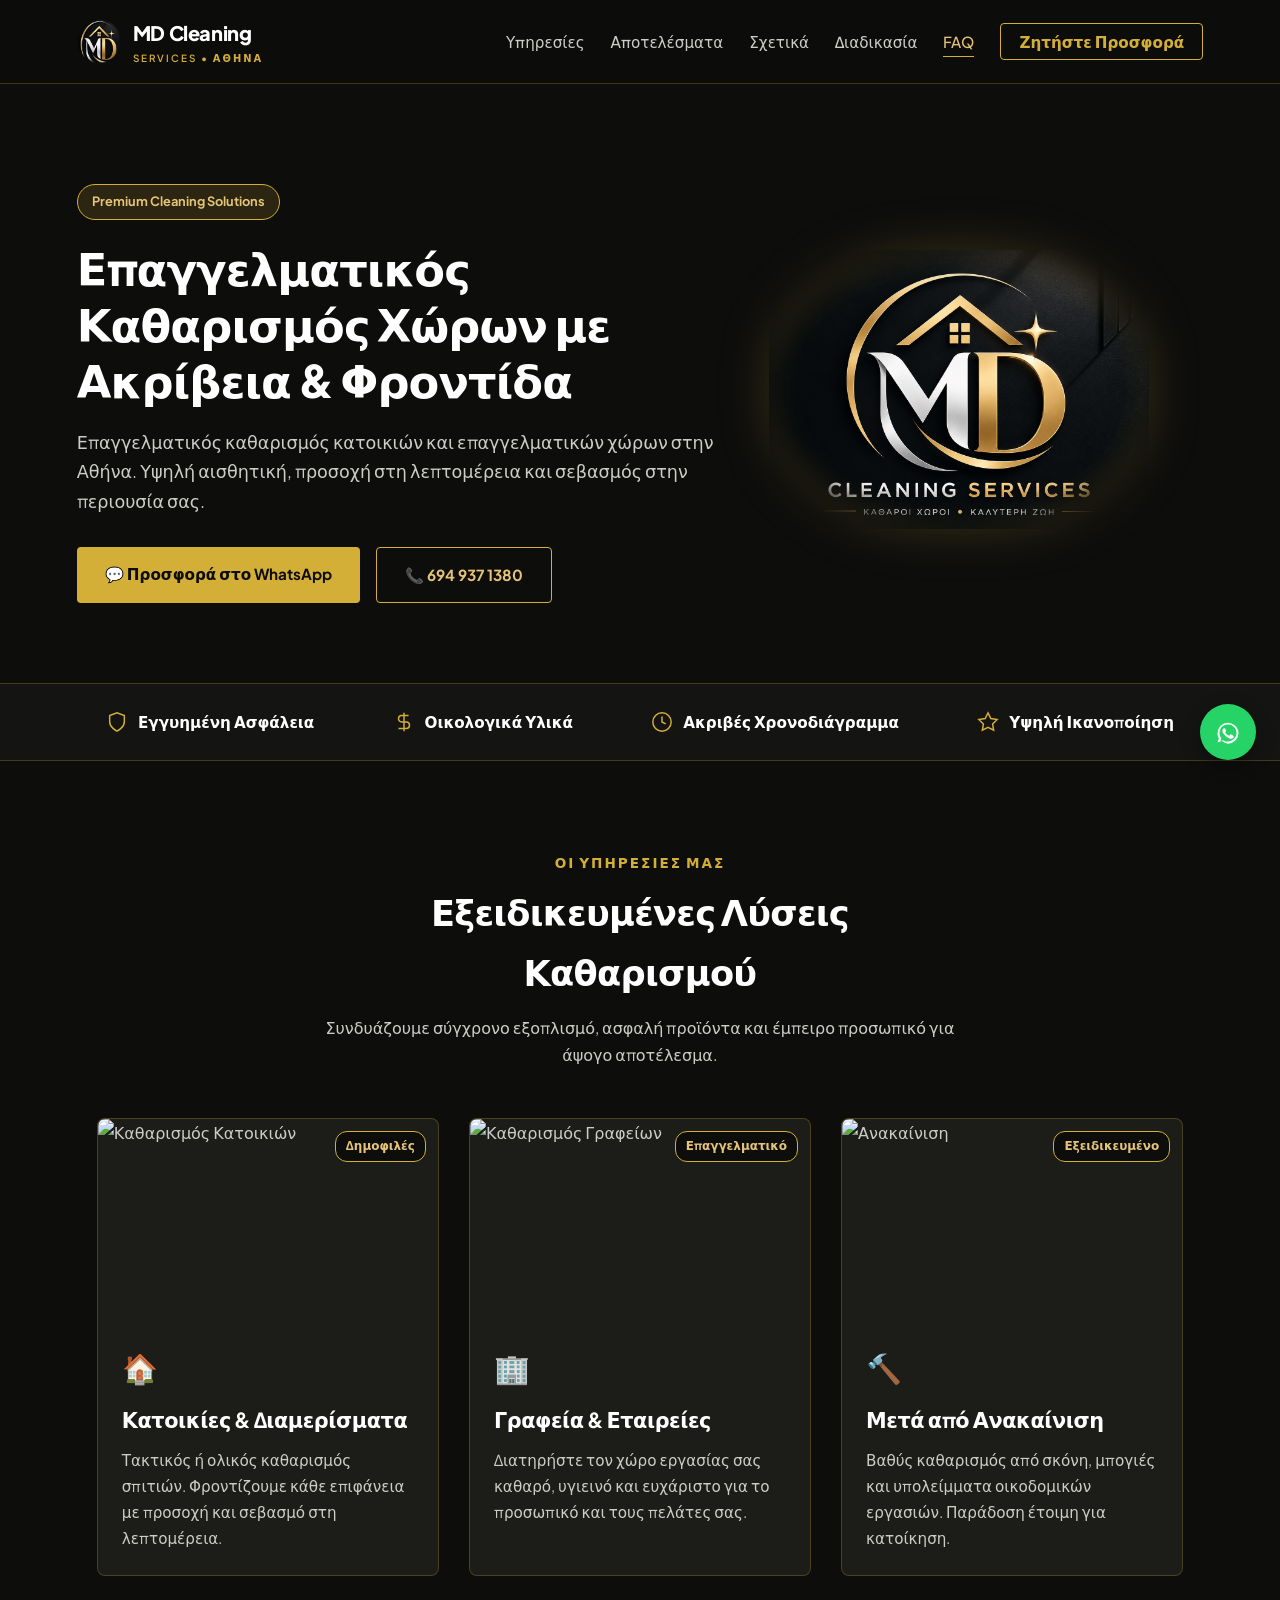
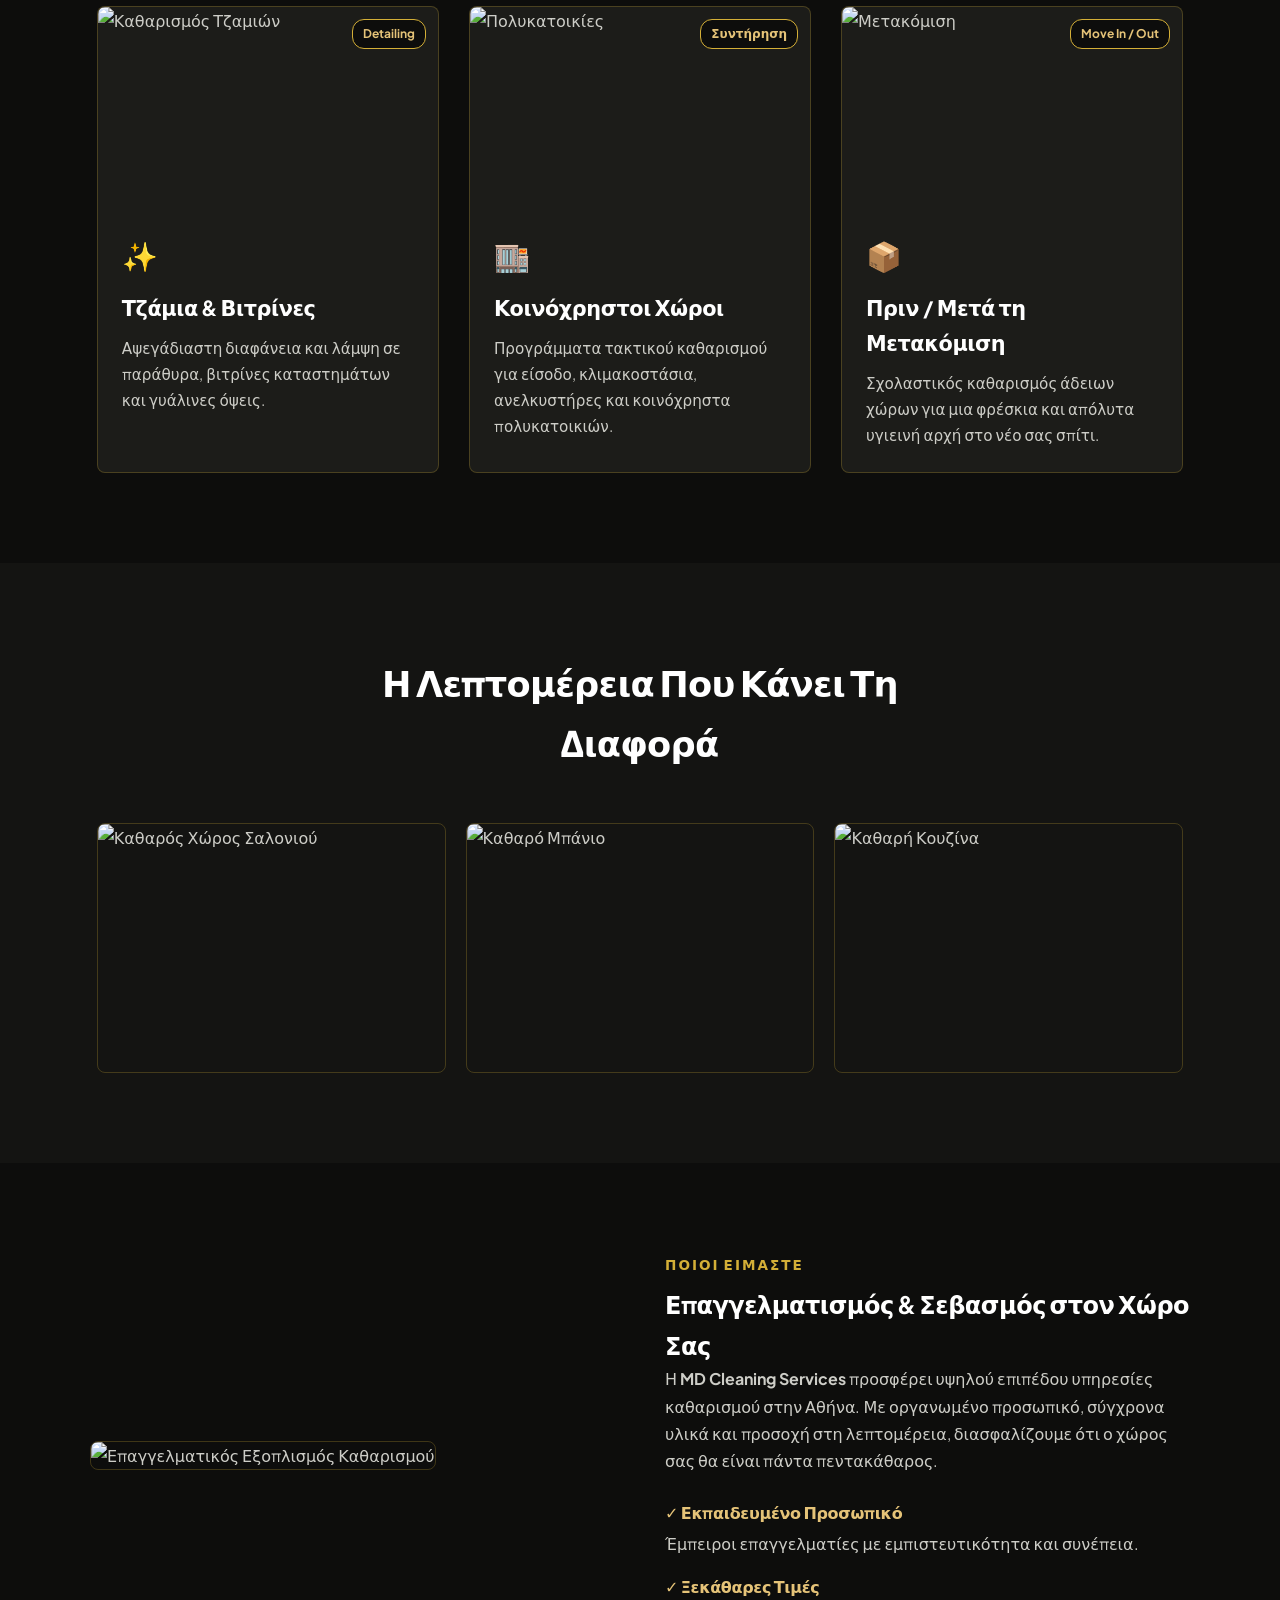
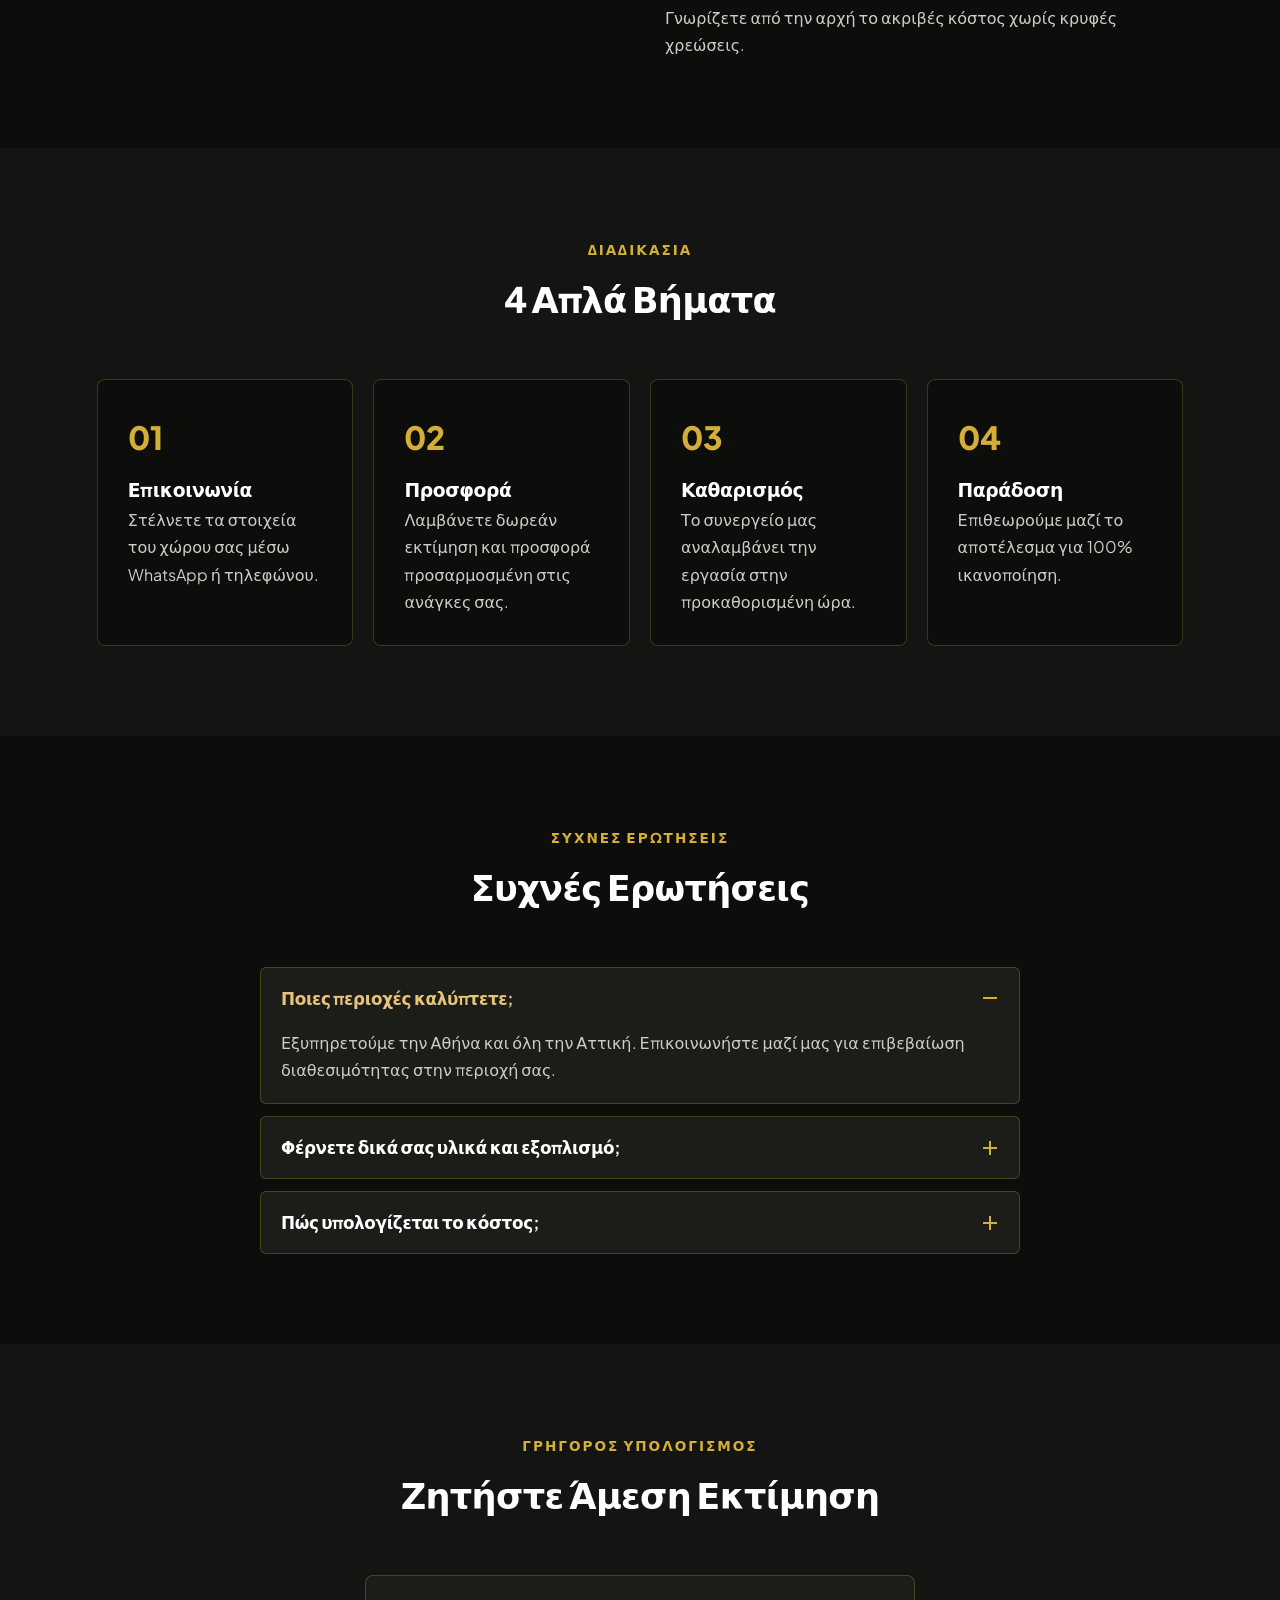
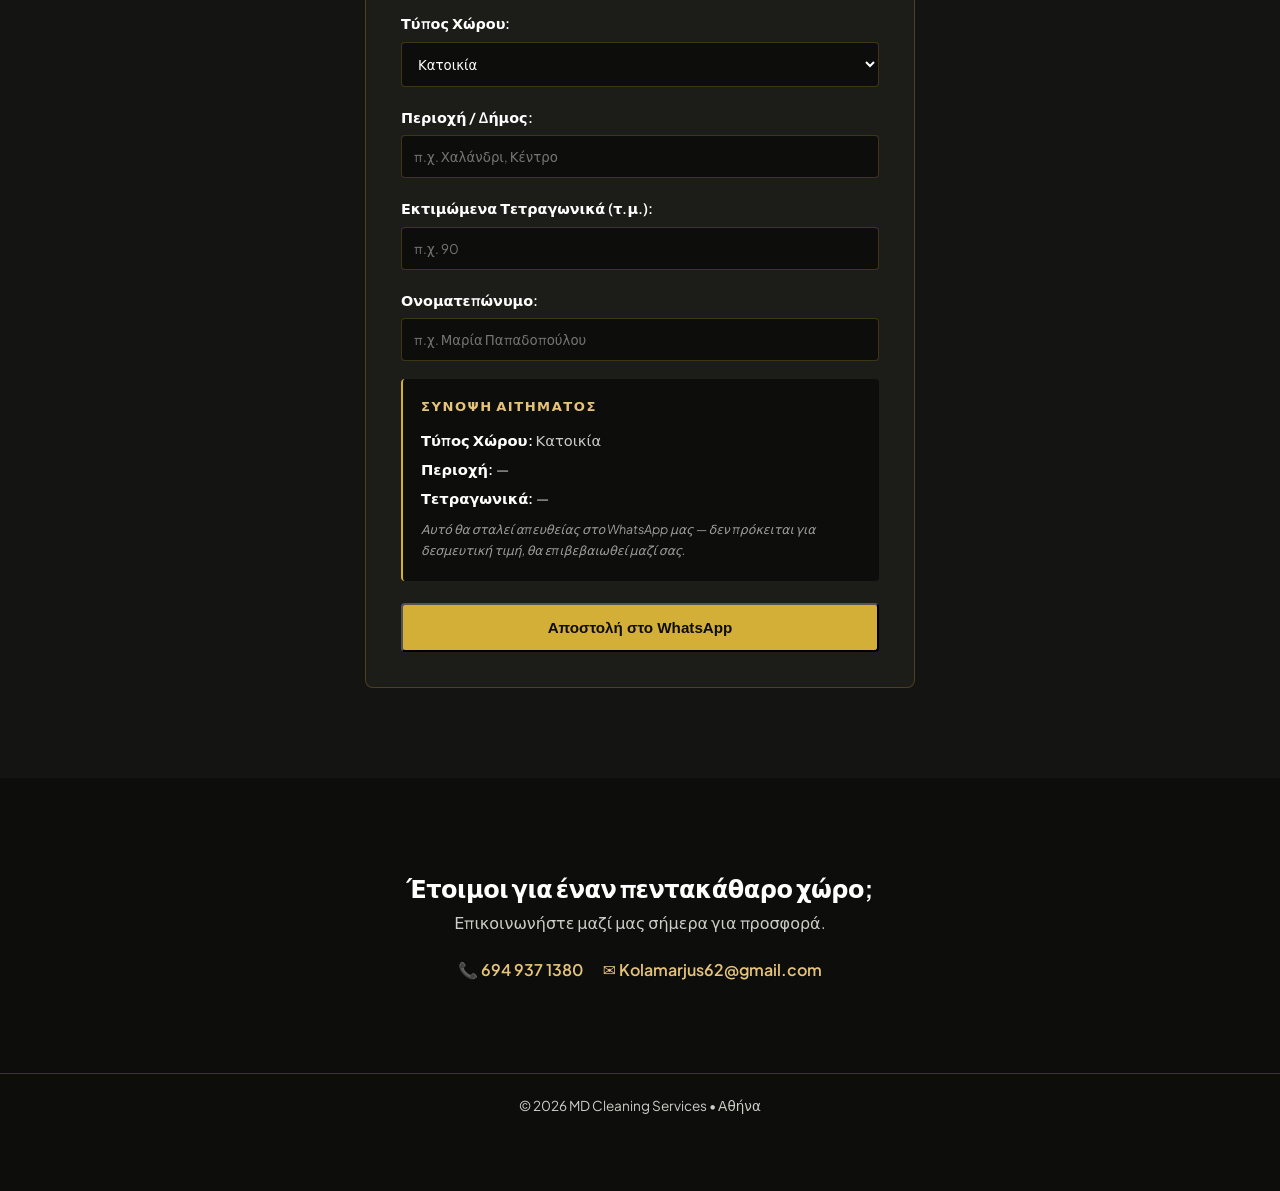
==== index.html @ 71a2dde8 "Add files via upload" ====
<!DOCTYPE html>
<html lang="el">
<head>
    <meta charset="UTF-8">
    <meta name="viewport" content="width=device-width, initial-scale=1.0">
    <title>MD Cleaning Services | Επαγγελματικός Καθαρισμός στην Αθήνα</title>
    <meta name="description" content="Επαγγελματικός καθαρισμός κατοικιών και επιχειρήσεων στην Αθήνα. Συνέπεια, προσοχή στη λεπτομέρεια και εξειδικευμένο προσωπικό.">
    <link rel="canonical" href="https://www.mdcleaning.gr/">

    <!-- Open Graph -->
    <meta property="og:type" content="website">
    <meta property="og:locale" content="el_GR">
    <meta property="og:title" content="MD Cleaning Services | Επαγγελματικός Καθαρισμός">
    <meta property="og:description" content="Καθαροί χώροι. Καλύτερη ζωή. Επαγγελματικός καθαρισμός κατοικιών και επιχειρήσεων στην Αθήνα.">
    <meta property="og:image" content="https://www.mdcleaning.gr/logo-hero.png">
    <meta property="og:url" content="https://www.mdcleaning.gr/">

    <link rel="icon" href="favicon.png" type="image/png">
    <link rel="stylesheet" href="style.css">
    
    <!-- Modern Readable Font (Plus Jakarta Sans) -->
    <link rel="preconnect" href="https://fonts.googleapis.com">
    <link rel="preconnect" href="https://fonts.gstatic.com" crossorigin>
    <link href="https://fonts.googleapis.com/css2?family=Plus+Jakarta+Sans:wght@400;500;600;700;800&display=swap" rel="stylesheet">

    <!-- Schema.org / Structured Data -->
    <script type="application/ld+json">
    {
      "@context": "https://schema.org",
      "@type": "CleaningService",
      "name": "MD Cleaning Services",
      "image": "https://www.mdcleaning.gr/logo-hero.png",
      "telephone": "+306949371380",
      "email": "Kolamarjus62@gmail.com",
      "address": {
        "@type": "PostalAddress",
        "addressLocality": "Αθήνα",
        "addressCountry": "GR"
      },
      "url": "https://www.mdcleaning.gr/"
    }
    </script>
</head>
<body>

    <div class="scroll-progress" id="scrollProgress"></div>

    <!-- Navigation -->
    <header class="navbar">
        <div class="logo">
            <img src="logo-mark.png" alt="MD Cleaning Services Logo">
            <div class="logo-text">MD Cleaning<span>SERVICES • ΑΘΗΝΑ</span></div>
        </div>
        <nav>
            <ul>
                <li><a href="#services">Υπηρεσίες</a></li>
                <li><a href="#portfolio">Αποτελέσματα</a></li>
                <li><a href="#about">Σχετικά</a></li>
                <li><a href="#process">Διαδικασία</a></li>
                <li><a href="#faq">FAQ</a></li>
                <li><a href="https://wa.me/306949371380" target="_blank" class="btn-nav">Ζητήστε Προσφορά</a></li>
            </ul>
        </nav>
        <button class="hamburger" aria-label="Άνοιγμα μενού" aria-expanded="false">
            <span></span><span></span><span></span>
        </button>
    </header>
    <div class="nav-overlay"></div>

    <!-- Hero -->
    <section class="hero">
        <div class="hero-grid">
            <div class="hero-text">
                <div class="badge-gold">Premium Cleaning Solutions</div>
                <h1>Επαγγελματικός Καθαρισμός Χώρων με Ακρίβεια & Φροντίδα</h1>
                <p>Επαγγελματικός καθαρισμός κατοικιών και επαγγελματικών χώρων στην Αθήνα. Υψηλή αισθητική, προσοχή στη λεπτομέρεια και σεβασμός στην περιουσία σας.</p>
                <div class="hero-buttons">
                    <a href="https://wa.me/306949371380" target="_blank" class="btn btn-gold">💬 Προσφορά στο WhatsApp</a>
                    <a href="tel:+306949371380" class="btn btn-outline">📞 694 937 1380</a>
                </div>
            </div>
            <div class="hero-visual">
                <div class="logo-glow-wrapper">
                    <img src="logo-hero.png" alt="MD Cleaning Services">
                </div>
            </div>
        </div>
    </section>

    <!-- Trust Strip -->
    <section class="trust-strip">
        <div class="trust-row reveal-stagger">
            <div class="trust-item">
                <svg viewBox="0 0 24 24" fill="none" stroke="currentColor" stroke-width="1.6"><path d="M12 22s8-4 8-10V5l-8-3-8 3v7c0 6 8 10 8 10z"/></svg>
                <span>Εγγυημένη Ασφάλεια</span>
            </div>
            <div class="trust-item">
                <svg viewBox="0 0 24 24" fill="none" stroke="currentColor" stroke-width="1.6"><path d="M12 2v20M17 5H9.5a3.5 3.5 0 0 0 0 7h5a3.5 3.5 0 0 1 0 7H6"/></svg>
                <span>Οικολογικά Υλικά</span>
            </div>
            <div class="trust-item">
                <svg viewBox="0 0 24 24" fill="none" stroke="currentColor" stroke-width="1.6"><circle cx="12" cy="12" r="10"/><polyline points="12 6 12 12 16 14"/></svg>
                <span>Ακριβές Χρονοδιάγραμμα</span>
            </div>
            <div class="trust-item">
                <svg viewBox="0 0 24 24" fill="none" stroke="currentColor" stroke-width="1.6"><polygon points="12 2 15.09 8.26 22 9.27 17 14.14 18.18 21.02 12 17.77 5.82 21.02 7 14.14 2 9.27 8.91 8.26 12 2"/></svg>
                <span>Υψηλή Ικανοποίηση</span>
            </div>
        </div>
    </section>

    <!-- Services Section -->
    <section id="services" class="section">
        <div class="container">
            <div class="section-head reveal">
                <span class="sub-title">ΟΙ ΥΠΗΡΕΣΙΕΣ ΜΑΣ</span>
                <h2>Εξειδικευμένες Λύσεις Καθαρισμού</h2>
                <p>Συνδυάζουμε σύγχρονο εξοπλισμό, ασφαλή προϊόντα και έμπειρο προσωπικό για άψογο αποτέλεσμα.</p>
            </div>

            <div class="services-cards-grid reveal-stagger">
                
                <!-- Service 1 -->
                <div class="service-card-new">
                    <div class="card-img-wrap">
                        <img src="https://images.unsplash.com/photo-1600585154340-be6161a56a0c?auto=format&fit=crop&w=800&q=80" alt="Καθαρισμός Κατοικιών" loading="lazy" decoding="async">
                        <span class="card-badge">Δημοφιλές</span>
                    </div>
                    <div class="card-content">
                        <div class="card-icon">🏠</div>
                        <h3>Κατοικίες & Διαμερίσματα</h3>
                        <p>Τακτικός ή ολικός καθαρισμός σπιτιών. Φροντίζουμε κάθε επιφάνεια με προσοχή και σεβασμό στη λεπτομέρεια.</p>
                    </div>
                </div>

                <!-- Service 2 -->
                <div class="service-card-new">
                    <div class="card-img-wrap">
                        <img src="https://images.unsplash.com/photo-1497366216548-37526070297c?auto=format&fit=crop&w=800&q=80" alt="Καθαρισμός Γραφείων" loading="lazy" decoding="async">
                        <span class="card-badge">Επαγγελματικό</span>
                    </div>
                    <div class="card-content">
                        <div class="card-icon">🏢</div>
                        <h3>Γραφεία & Εταιρείες</h3>
                        <p>Διατηρήστε τον χώρο εργασίας σας καθαρό, υγιεινό και ευχάριστο για το προσωπικό και τους πελάτες σας.</p>
                    </div>
                </div>

                <!-- Service 3 -->
                <div class="service-card-new">
                    <div class="card-img-wrap">
                        <img src="https://images.unsplash.com/photo-1503387762-592deb58ef4e?auto=format&fit=crop&w=800&q=80" alt="Ανακαίνιση" loading="lazy" decoding="async">
                        <span class="card-badge">Εξειδικευμένο</span>
                    </div>
                    <div class="card-content">
                        <div class="card-icon">🔨</div>
                        <h3>Μετά από Ανακαίνιση</h3>
                        <p>Βαθύς καθαρισμός από σκόνη, μπογιές και υπολείμματα οικοδομικών εργασιών. Παράδοση έτοιμη για κατοίκηση.</p>
                    </div>
                </div>

                <!-- Service 4 -->
                <div class="service-card-new">
                    <div class="card-img-wrap">
                        <img src="https://images.unsplash.com/photo-1527515637462-cff94eecc1ac?auto=format&fit=crop&w=800&q=80" alt="Καθαρισμός Τζαμιών" loading="lazy" decoding="async">
                        <span class="card-badge">Detailing</span>
                    </div>
                    <div class="card-content">
                        <div class="card-icon">✨</div>
                        <h3>Τζάμια & Βιτρίνες</h3>
                        <p>Αψεγάδιαστη διαφάνεια και λάμψη σε παράθυρα, βιτρίνες καταστημάτων και γυάλινες όψεις.</p>
                    </div>
                </div>

                <!-- Service 5 -->
                <div class="service-card-new">
                    <div class="card-img-wrap">
                        <img src="https://images.unsplash.com/photo-1560518883-ce09059eeffa?auto=format&fit=crop&w=800&q=80" alt="Πολυκατοικίες" loading="lazy" decoding="async">
                        <span class="card-badge">Συντήρηση</span>
                    </div>
                    <div class="card-content">
                        <div class="card-icon">🏬</div>
                        <h3>Κοινόχρηστοι Χώροι</h3>
                        <p>Προγράμματα τακτικού καθαρισμού για είσοδο, κλιμακοστάσια, ανελκυστήρες και κοινόχρηστα πολυκατοικιών.</p>
                    </div>
                </div>

                <!-- Service 6 -->
                <div class="service-card-new">
                    <div class="card-img-wrap">
                        <img src="https://images.unsplash.com/photo-1603712725038-e9334ae8f39f?auto=format&fit=crop&w=800&q=80" alt="Μετακόμιση" loading="lazy" decoding="async">
                        <span class="card-badge">Move In / Out</span>
                    </div>
                    <div class="card-content">
                        <div class="card-icon">📦</div>
                        <h3>Πριν / Μετά τη Μετακόμιση</h3>
                        <p>Σχολαστικός καθαρισμός άδειων χώρων για μια φρέσκια και απόλυτα υγιεινή αρχή στο νέο σας σπίτι.</p>
                    </div>
                </div>

            </div>
        </div>
    </section>

    <!-- Portfolio / Results Section -->
    <section id="portfolio" class="section section-alt">
        <div class="container">
            <div class="section-head reveal">
                <h2>Η Λεπτομέρεια Που Κάνει Τη Διαφορά</h2>
            </div>
            <div class="gallery-grid reveal-stagger">
                <div class="gallery-item" tabindex="0" role="button" aria-label="Μεγέθυνση εικόνας: Σαλόνι Κατοικίας">
                    <img src="https://images.unsplash.com/photo-1600566753376-12c8ab7fb75b?auto=format&fit=crop&w=800&q=80" alt="Καθαρός Χώρος Σαλονιού" loading="lazy" decoding="async">
                    <div class="gallery-overlay"><span>Σαλόνι Κατοικίας</span></div>
                </div>
                <div class="gallery-item" tabindex="0" role="button" aria-label="Μεγέθυνση εικόνας: Απολύμανση Μπάνιου">
                    <img src="https://images.unsplash.com/photo-1584622650111-993a426fbf0a?auto=format&fit=crop&w=800&q=80" alt="Καθαρό Μπάνιο" loading="lazy" decoding="async">
                    <div class="gallery-overlay"><span>Απολύμανση Μπάνιου</span></div>
                </div>
                <div class="gallery-item" tabindex="0" role="button" aria-label="Μεγέθυνση εικόνας: Καθαρισμός Κουζίνας">
                    <img src="https://images.unsplash.com/photo-1556911220-e15b29be8c8f?auto=format&fit=crop&w=800&q=80" alt="Καθαρή Κουζίνα" loading="lazy" decoding="async">
                    <div class="gallery-overlay"><span>Καθαρισμός Κουζίνας</span></div>
                </div>
            </div>
        </div>
    </section>

    <!-- About Section -->
    <section id="about" class="section">
        <div class="about-grid">
            <div class="about-img-box reveal">
                <img src="https://images.unsplash.com/photo-1581578731548-c64695cc6952?auto=format&fit=crop&w=900&q=80" alt="Επαγγελματικός Εξοπλισμός Καθαρισμού" loading="lazy" decoding="async">
            </div>
            <div class="about-copy reveal">
                <span class="sub-title">ΠΟΙΟΙ ΕΙΜΑΣΤΕ</span>
                <h2>Επαγγελματισμός & Σεβασμός στον Χώρο Σας</h2>
                <p>Η <strong>MD Cleaning Services</strong> προσφέρει υψηλού επιπέδου υπηρεσίες καθαρισμού στην Αθήνα. Με οργανωμένο προσωπικό, σύγχρονα υλικά και προσοχή στη λεπτομέρεια, διασφαλίζουμε ότι ο χώρος σας θα είναι πάντα πεντακάθαρος.</p>
                <div class="pledge-list">
                    <div class="pledge-box">
                        <h4>✓ Εκπαιδευμένο Προσωπικό</h4>
                        <p>Έμπειροι επαγγελματίες με εμπιστευτικότητα και συνέπεια.</p>
                    </div>
                    <div class="pledge-box">
                        <h4>✓ Ξεκάθαρες Τιμές</h4>
                        <p>Γνωρίζετε από την αρχή το ακριβές κόστος χωρίς κρυφές χρεώσεις.</p>
                    </div>
                </div>
            </div>
        </div>
    </section>

    <!-- Process -->
    <section id="process" class="section section-alt">
        <div class="container">
            <div class="section-head reveal">
                <span class="sub-title">ΔΙΑΔΙΚΑΣΙΑ</span>
                <h2>4 Απλά Βήματα</h2>
            </div>
            <div class="process-cards reveal-stagger">
                <div class="p-card">
                    <span class="p-num">01</span>
                    <h3>Επικοινωνία</h3>
                    <p>Στέλνετε τα στοιχεία του χώρου σας μέσω WhatsApp ή τηλεφώνου.</p>
                </div>
                <div class="p-card">
                    <span class="p-num">02</span>
                    <h3>Προσφορά</h3>
                    <p>Λαμβάνετε δωρεάν εκτίμηση και προσφορά προσαρμοσμένη στις ανάγκες σας.</p>
                </div>
                <div class="p-card">
                    <span class="p-num">03</span>
                    <h3>Καθαρισμός</h3>
                    <p>Το συνεργείο μας αναλαμβάνει την εργασία στην προκαθορισμένη ώρα.</p>
                </div>
                <div class="p-card">
                    <span class="p-num">04</span>
                    <h3>Παράδοση</h3>
                    <p>Επιθεωρούμε μαζί το αποτέλεσμα για 100% ικανοποίηση.</p>
                </div>
            </div>
        </div>
    </section>

    <!-- FAQ Section -->
    <section id="faq" class="section">
        <div class="container">
            <div class="section-head reveal">
                <span class="sub-title">ΣΥΧΝΕΣ ΕΡΩΤΗΣΕΙΣ</span>
                <h2>Συχνές Ερωτήσεις</h2>
            </div>
            <div class="faq-list">
                <div class="faq-item open">
                    <button class="faq-question" aria-expanded="true">
                        <h4>Ποιες περιοχές καλύπτετε;</h4>
                        <span class="faq-icon"></span>
                    </button>
                    <div class="faq-answer"><p>Εξυπηρετούμε την Αθήνα και όλη την Αττική. Επικοινωνήστε μαζί μας για επιβεβαίωση διαθεσιμότητας στην περιοχή σας.</p></div>
                </div>
                <div class="faq-item">
                    <button class="faq-question" aria-expanded="false">
                        <h4>Φέρνετε δικά σας υλικά και εξοπλισμό;</h4>
                        <span class="faq-icon"></span>
                    </button>
                    <div class="faq-answer"><p>Ναι, το συνεργείο μας έρχεται πλήρως εξοπλισμένο με επαγγελματικά και οικολογικά υλικά καθαρισμού.</p></div>
                </div>
                <div class="faq-item">
                    <button class="faq-question" aria-expanded="false">
                        <h4>Πώς υπολογίζεται το κόστος;</h4>
                        <span class="faq-icon"></span>
                    </button>
                    <div class="faq-answer"><p>Το κόστος υπολογίζεται βάσει τετραγωνικών, τύπου εργασίας και κατάστασης του χώρου. Δίνουμε πάντα γραπτή προσφορά πριν ξεκινήσουμε.</p></div>
                </div>
            </div>
        </div>
    </section>

    <!-- Estimator -->
    <section id="estimator" class="section section-alt">
        <div class="container">
            <div class="section-head reveal">
                <span class="sub-title">ΓΡΗΓΟΡΟΣ ΥΠΟΛΟΓΙΣΜΟΣ</span>
                <h2>Ζητήστε Άμεση Εκτίμηση</h2>
            </div>
            <form class="estimator-form reveal" id="whatsappForm">
                <div class="form-group">
                    <label>Τύπος Χώρου:</label>
                    <select id="propertyType" required>
                        <option value="Κατοικία">Κατοικία</option>
                        <option value="Γραφείο / Επαγγελματικός Χώρος">Γραφείο / Επαγγελματικός Χώρος</option>
                        <option value="Κατάστημα">Κατάστημα</option>
                        <option value="Πολυκατοικία">Πολυκατοικία</option>
                    </select>
                </div>
                <div class="form-group">
                    <label>Περιοχή / Δήμος:</label>
                    <input type="text" id="location" placeholder="π.χ. Χαλάνδρι, Κέντρο" required>
                </div>
                <div class="form-group">
                    <label>Εκτιμώμενα Τετραγωνικά (τ.μ.):</label>
                    <input type="number" id="sqm" placeholder="π.χ. 90" required>
                </div>
                <div class="form-group">
                    <label>Ονοματεπώνυμο:</label>
                    <input type="text" id="clientName" placeholder="π.χ. Μαρία Παπαδοπούλου" required>
                </div>

                <div class="estimate-preview" id="estimatePreview">
                    <h4>Σύνοψη Αιτήματος</h4>
                    <p><strong>Τύπος Χώρου:</strong> <span id="prevType">Κατοικία</span></p>
                    <p><strong>Περιοχή:</strong> <span id="prevLocation">—</span></p>
                    <p><strong>Τετραγωνικά:</strong> <span id="prevSqm">—</span></p>
                    <p class="estimate-note">Αυτό θα σταλεί απευθείας στο WhatsApp μας — δεν πρόκειται για δεσμευτική τιμή, θα επιβεβαιωθεί μαζί σας.</p>
                </div>

                <button type="submit" class="btn btn-gold btn-block">Αποστολή στο WhatsApp</button>
            </form>
        </div>
    </section>

    <!-- Contact & Footer -->
    <section id="contact" class="section">
        <div class="contact-wrap reveal">
            <h2>Έτοιμοι για έναν πεντακάθαρο χώρο;</h2>
            <p>Επικοινωνήστε μαζί μας σήμερα για προσφορά.</p>
            <div class="contact-details">
                <a href="tel:+306949371380">📞 694 937 1380</a>
                <a href="mailto:Kolamarjus62@gmail.com">✉️ Kolamarjus62@gmail.com</a>
            </div>
        </div>
    </section>

    <footer>
        <p>&copy; 2026 MD Cleaning Services • Αθήνα</p>
    </footer>

    <!-- Mobile Sticky Bar -->
    <div class="mobile-sticky-bar">
        <a href="tel:+306949371380" class="sticky-btn call">📞 Κλήση</a>
        <a href="https://wa.me/306949371380" class="sticky-btn whatsapp" target="_blank">💬 WhatsApp</a>
    </div>

    <!-- Back to top button -->
    <button class="back-to-top" aria-label="Επιστροφή στην αρχή">↑</button>

    <!-- Floating WhatsApp button (desktop) -->
    <a href="https://wa.me/306949371380" target="_blank" class="fab-whatsapp" aria-label="Επικοινωνία στο WhatsApp">
        <svg viewBox="0 0 24 24"><path d="M17.6 6.3A8.9 8.9 0 0 0 12 4a9 9 0 0 0-9 9c0 1.6.4 3.1 1.2 4.4L3 21l3.7-1.2A9 9 0 0 0 12 22a9 9 0 0 0 9-9 8.9 8.9 0 0 0-3.4-6.7zM12 20.2a7.2 7.2 0 0 1-3.7-1l-.3-.2-2.5.8.8-2.4-.2-.3A7.3 7.3 0 1 1 19.3 13a7.3 7.3 0 0 1-7.3 7.2zm4-5.5c-.2-.1-1.3-.6-1.5-.7-.2-.1-.3-.1-.5.1s-.6.7-.8.8-.3.2-.5.1a6 6 0 0 1-1.8-1.1 6.6 6.6 0 0 1-1.2-1.5c-.1-.2 0-.3.1-.4l.3-.4.2-.3a.4.4 0 0 0 0-.4c0-.1-.5-1.3-.7-1.7-.2-.5-.4-.4-.5-.4h-.5a.9.9 0 0 0-.6.3 2.7 2.7 0 0 0-.8 2 4.7 4.7 0 0 0 1 2.5 10.7 10.7 0 0 0 4.1 3.6c.6.2 1 .4 1.4.5a3.3 3.3 0 0 0 1.5.1 2.5 2.5 0 0 0 1.6-1.1 2 2 0 0 0 .1-1.1c-.1-.1-.2-.1-.4-.2z"/></svg>
    </a>

    <!-- Gallery lightbox -->
    <div class="lightbox" id="lightbox">
        <button class="lightbox-close" id="lightboxClose" aria-label="Κλείσιμο">&times;</button>
        <img src="" alt="" id="lightboxImg">
        <p class="lightbox-caption" id="lightboxCaption"></p>
    </div>

    <script src="script.js"></script>
    <script>
        document.getElementById('whatsappForm').addEventListener('submit', function (e) {
            e.preventDefault();
            const phoneNumber = "306949371380";
            const property = document.getElementById('propertyType').value;
            const location = document.getElementById('location').value;
            const sqm = document.getElementById('sqm').value;
            const name = document.getElementById('clientName').value;

            const message = `Γεια σας! Ονομάζομαι ${name} και ενδιαφέρομαι για προσφορά καθαρισμού:%0A%0A` +
                            `• *Τύπος Χώρου:* ${property}%0A` +
                            `• *Περιοχή:* ${location}%0A` +
                            `• *Τετραγωνικά:* ${sqm} τ.μ.`;

            window.open(`https://wa.me/${phoneNumber}?text=${message}`, '_blank');
        });
    </script>
</body>
</html>
---- style.css ----
/* ============================================
   MD CLEANING SERVICES - MODERN LUXURY CSS
   ============================================ */

* { margin: 0; padding: 0; box-sizing: border-box; }

:root {
    --bg-dark: #0d0d0c;
    --panel-dark: #141412;
    --panel-card: #1c1c19;
    --gold-primary: #d4af37;
    --gold-light: #e5c378;
    --text-light: #ffffff;
    --text-muted: #cdcdc7;
    --border-color: rgba(212, 175, 55, 0.25);
    
    --font-main: 'Plus Jakarta Sans', system-ui, -apple-system, sans-serif;
}

html { scroll-behavior: smooth; }
body {
    background-color: var(--bg-dark);
    color: var(--text-muted);
    font-family: var(--font-main);
    line-height: 1.7;
    padding-bottom: 54px;
    overflow-x: hidden;
    -webkit-font-smoothing: antialiased;
}

h1, h2, h3, h4 {
    font-family: var(--font-main);
    color: var(--text-light);
    font-weight: 700;
    letter-spacing: -0.02em;
}

.sub-title {
    color: var(--gold-primary);
    font-size: 0.85rem;
    font-weight: 800;
    letter-spacing: 2px;
    text-transform: uppercase;
    display: block;
    margin-bottom: 8px;
}

.container { max-width: 1200px; margin: 0 auto; padding: 0 20px; }

/* ---------- Navbar & Logo ---------- */
.navbar {
    display: flex; justify-content: space-between; align-items: center;
    padding: 16px 6%; background: rgba(13, 13, 12, 0.95);
    backdrop-filter: blur(10px);
    position: sticky; top: 0; z-index: 1000;
    border-bottom: 1px solid var(--border-color);
}
.logo { display: flex; align-items: center; gap: 12px; }
.logo img { width: 44px; height: 44px; object-fit: contain; }
.logo-text { font-family: var(--font-main); font-size: 1.25rem; color: var(--text-light); font-weight: 800; letter-spacing: -0.02em; }
.logo-text span { display: block; font-size: 0.62rem; color: var(--gold-primary); letter-spacing: 2px; font-weight: 600; }

.navbar nav ul { display: flex; list-style: none; gap: 26px; align-items: center; }
.navbar nav a { position: relative; text-decoration: none; color: var(--text-muted); font-size: 0.95rem; font-weight: 500; transition: 0.3s; }
.navbar nav a:hover { color: var(--gold-light); }
.navbar nav ul > li > a:not(.btn-nav)::after { content: ''; position: absolute; left: 0; bottom: -6px; width: 0; height: 1px; background: var(--gold-primary); transition: width 0.25s ease; }
.navbar nav ul > li > a:not(.btn-nav):hover::after,
.navbar nav ul > li > a:not(.btn-nav).active::after { width: 100%; }
.navbar nav ul > li > a.active { color: var(--gold-light); }

/* ---------- Scroll progress bar ---------- */
.scroll-progress { position: fixed; top: 0; left: 0; height: 3px; width: 0%; background: linear-gradient(90deg, var(--gold-primary), var(--gold-light)); z-index: 1200; }
.btn-nav { border: 1px solid var(--gold-primary); padding: 8px 18px; border-radius: 4px; color: var(--gold-primary) !important; font-weight: 600 !important; }
.btn-nav:hover { background: var(--gold-primary); color: var(--bg-dark) !important; }

/* ---------- Hamburger Menu ---------- */
.hamburger { display: none; flex-direction: column; justify-content: center; gap: 6px; width: 32px; height: 28px; background: none; border: none; cursor: pointer; z-index: 1001; }
.hamburger span { display: block; width: 100%; height: 2px; background: var(--gold-light); transition: 0.3s ease; }
.hamburger.open span:nth-child(1) { transform: translateY(8px) rotate(45deg); }
.hamburger.open span:nth-child(2) { opacity: 0; }
.hamburger.open span:nth-child(3) { transform: translateY(-8px) rotate(-45deg); }

.nav-overlay { position: fixed; inset: 0; background: rgba(0,0,0,0.7); opacity: 0; visibility: hidden; transition: 0.3s; z-index: 998; }
.nav-overlay.open { opacity: 1; visibility: visible; }

/* ---------- Hero ---------- */
.hero { position: relative; padding: 100px 6% 80px; overflow: hidden; }
.hero-grid { display: grid; grid-template-columns: 1.2fr 0.8fr; gap: 40px; align-items: center; max-width: 1200px; margin: 0 auto; }
.badge-gold { display: inline-block; padding: 6px 14px; background: rgba(212, 175, 55, 0.15); border: 1px solid var(--gold-primary); color: var(--gold-light); font-size: 0.8rem; font-weight: 700; border-radius: 20px; margin-bottom: 20px; }
.hero-text h1 { font-size: 2.8rem; margin-bottom: 20px; line-height: 1.25; font-weight: 800; }
.hero-text p { font-size: 1.1rem; margin-bottom: 30px; color: var(--text-muted); }

.hero-buttons { display: flex; gap: 16px; flex-wrap: wrap; }
.btn { padding: 14px 28px; text-decoration: none; font-weight: 700; font-size: 0.95rem; border-radius: 4px; transition: 0.3s; display: inline-block; }
.btn-gold { background: var(--gold-primary); color: var(--bg-dark); }
.btn-gold:hover { background: var(--gold-light); }
.btn-outline { border: 1px solid var(--gold-primary); color: var(--gold-light); }
.btn-outline:hover { background: var(--gold-primary); color: var(--bg-dark); }
.btn-block { width: 100%; text-align: center; }

.hero-visual img { width: 100%; max-width: 380px; filter: drop-shadow(0 0 25px rgba(212, 175, 55, 0.25)); }

/* ---------- Trust Strip ---------- */
.trust-strip { border-top: 1px solid var(--border-color); border-bottom: 1px solid var(--border-color); padding: 25px 6%; background: var(--panel-dark); }
.trust-row { display: flex; justify-content: space-around; flex-wrap: wrap; gap: 20px; }
.trust-item { display: flex; align-items: center; gap: 10px; color: var(--text-light); font-size: 0.95rem; font-weight: 600; }
.trust-item svg { width: 22px; height: 22px; stroke: var(--gold-primary); }

/* ---------- Sections ---------- */
.section { padding: 90px 6%; }
.section-alt { background: var(--panel-dark); }
.section-head { text-align: center; max-width: 650px; margin: 0 auto 50px; }
.section-head h2 { font-size: 2.2rem; margin-bottom: 12px; font-weight: 800; }

/* ---------- Services Cards ---------- */
.services-cards-grid { display: grid; grid-template-columns: repeat(auto-fit, minmax(320px, 1fr)); gap: 30px; }
.service-card-new { background: var(--panel-card); border-radius: 8px; overflow: hidden; border: 1px solid var(--border-color); transition: transform 0.3s, border-color 0.3s; }
.service-card-new:hover { transform: translateY(-6px); border-color: var(--gold-primary); }
.card-img-wrap { position: relative; height: 200px; overflow: hidden; }
.card-img-wrap img { width: 100%; height: 100%; object-fit: cover; transition: transform 0.5s; }
.service-card-new:hover .card-img-wrap img { transform: scale(1.08); }
.card-badge { position: absolute; top: 12px; right: 12px; background: var(--bg-dark); color: var(--gold-light); font-size: 0.75rem; font-weight: 700; padding: 4px 10px; border-radius: 12px; border: 1px solid var(--gold-primary); }
.card-content { padding: 24px; }
.card-icon { font-size: 1.8rem; margin-bottom: 10px; }
.card-content h3 { font-size: 1.3rem; margin-bottom: 10px; font-weight: 700; }
.card-content p { font-size: 0.95rem; color: var(--text-muted); }

/* ---------- Gallery / Portfolio ---------- */
.gallery-grid { display: grid; grid-template-columns: repeat(auto-fit, minmax(280px, 1fr)); gap: 20px; }
.gallery-item { position: relative; border-radius: 8px; overflow: hidden; height: 250px; border: 1px solid var(--border-color); }
.gallery-item img { width: 100%; height: 100%; object-fit: cover; }
.gallery-overlay { position: absolute; inset: 0; background: rgba(13, 13, 12, 0.8); display: flex; align-items: center; justify-content: center; opacity: 0; transition: 0.3s; }
.gallery-item:hover .gallery-overlay { opacity: 1; }
.gallery-overlay span { color: var(--gold-light); font-size: 1.2rem; font-weight: 700; }
.gallery-item { cursor: zoom-in; }

/* ---------- Lightbox ---------- */
.lightbox { position: fixed; top: 0; right: 0; bottom: 0; left: 0; background: rgba(13, 13, 12, 0.94); display: none; align-items: center; justify-content: center; flex-direction: column; z-index: 1300; padding: 30px; }
.lightbox.open { display: flex; }
.lightbox img { max-width: 90vw; max-height: 78vh; border-radius: 8px; border: 1px solid var(--border-color); }
.lightbox-caption { color: var(--gold-light); margin-top: 18px; font-size: 1.05rem; font-weight: 600; }
.lightbox-close { position: absolute; top: 22px; right: 22px; width: 42px; height: 42px; border-radius: 50%; background: none; border: 1px solid var(--gold-primary); color: var(--gold-light); font-size: 1.5rem; line-height: 1; cursor: pointer; transition: 0.3s; }
.lightbox-close:hover { background: var(--gold-primary); color: var(--bg-dark); }

/* ---------- About ---------- */
.about-grid { display: grid; grid-template-columns: 1fr 1fr; gap: 50px; align-items: center; max-width: 1100px; margin: 0 auto; }
.about-img-box img { width: 100%; border-radius: 8px; border: 1px solid var(--border-color); }
.pledge-list { margin-top: 25px; display: grid; gap: 15px; }
.pledge-box h4 { color: var(--gold-light); margin-bottom: 4px; font-weight: 700; }

/* ---------- Process ---------- */
.process-cards { display: grid; grid-template-columns: repeat(auto-fit, minmax(220px, 1fr)); gap: 20px; }
.p-card { background: var(--bg-dark); padding: 30px; border-radius: 8px; border: 1px solid var(--border-color); }
.p-num { font-size: 2rem; color: var(--gold-primary); font-weight: 800; display: block; margin-bottom: 10px; }

/* ---------- FAQ Accordion ---------- */
.faq-list { max-width: 760px; margin: 0 auto; display: flex; flex-direction: column; gap: 12px; }
.faq-item { background: var(--panel-card); border: 1px solid var(--border-color); border-radius: 6px; overflow: hidden; }
.faq-question { width: 100%; padding: 20px; background: none; border: none; color: var(--text-light); text-align: left; font-size: 1.05rem; cursor: pointer; display: flex; justify-content: space-between; align-items: center; gap: 16px; font-family: var(--font-main); }
.faq-question h4 { font-size: 1.05rem; font-weight: 700; }
.faq-icon { position: relative; width: 18px; height: 18px; flex-shrink: 0; }
.faq-icon::before, .faq-icon::after { content: ''; position: absolute; top: 50%; left: 50%; background: var(--gold-primary); transform: translate(-50%, -50%); transition: transform 0.3s ease, opacity 0.3s ease; }
.faq-icon::before { width: 14px; height: 2px; }
.faq-icon::after { width: 2px; height: 14px; }
.faq-item.open .faq-icon::after { transform: translate(-50%, -50%) rotate(90deg); opacity: 0; }
.faq-item.open .faq-question h4 { color: var(--gold-light); }
.faq-answer { max-height: 0; overflow: hidden; transition: max-height 0.35s ease, padding 0.35s ease; padding: 0 20px; }
.faq-item.open .faq-answer { max-height: 200px; padding: 0 20px 20px; }

/* ---------- Estimator Form ---------- */
.estimator-form { max-width: 550px; margin: 0 auto; background: var(--panel-card); padding: 35px; border-radius: 8px; border: 1px solid var(--border-color); }
.form-group { display: flex; flex-direction: column; gap: 6px; margin-bottom: 18px; }
.form-group label { font-size: 0.9rem; color: var(--text-light); font-weight: 600; }
.estimator-form input, .estimator-form select { padding: 12px; background: var(--bg-dark); border: 1px solid var(--border-color); color: var(--text-light); border-radius: 4px; font-family: var(--font-main); }
.estimator-form input:focus, .estimator-form select:focus { outline: none; border-color: var(--gold-primary); }

.estimate-preview { margin-top: 8px; margin-bottom: 22px; padding: 16px 18px; background: var(--bg-dark); border-left: 2px solid var(--gold-primary); border-radius: 4px; }
.estimate-preview h4 { font-size: 0.82rem; text-transform: uppercase; letter-spacing: 1.5px; color: var(--gold-light); margin-bottom: 10px; font-weight: 700; }
.estimate-preview p { font-size: 0.92rem; color: var(--text-muted); margin-bottom: 4px; }
.estimate-preview p strong { color: var(--text-light); font-weight: 600; }
.estimate-preview .estimate-note { margin-top: 8px; font-size: 0.78rem; color: var(--text-muted); opacity: 0.75; font-style: italic; }

/* ---------- Back To Top Button ---------- */
.back-to-top {
    position: fixed; right: 24px; bottom: 80px; width: 44px; height: 44px;
    border-radius: 50%; background: var(--gold-primary); color: var(--bg-dark);
    border: none; font-size: 1.2rem; font-weight: bold; cursor: pointer;
    opacity: 0; visibility: hidden; transition: 0.3s ease; z-index: 999;
}
.back-to-top.show { opacity: 1; visibility: visible; }
.back-to-top:hover { background: var(--gold-light); }

/* ---------- Floating WhatsApp button (desktop) ---------- */
.fab-whatsapp {
    position: fixed; right: 24px; bottom: 140px; width: 56px; height: 56px; border-radius: 50%;
    background: #25D366; display: flex; align-items: center; justify-content: center;
    box-shadow: 0 6px 18px rgba(0,0,0,0.35); z-index: 999; animation: fabPulse 2.6s ease-in-out infinite;
    transition: transform 0.25s ease;
}
.fab-whatsapp:hover { transform: scale(1.08); }
.fab-whatsapp svg { width: 28px; height: 28px; fill: #fff; }
@keyframes fabPulse {
    0%, 100% { box-shadow: 0 6px 18px rgba(37,211,102,0.35); }
    50% { box-shadow: 0 6px 26px rgba(37,211,102,0.65); }
}
@media (max-width: 768px) { .fab-whatsapp { display: none; } }

/* ---------- Contact & Footer ---------- */
.contact-wrap { text-align: center; }
.contact-details { margin-top: 20px; display: flex; justify-content: center; gap: 20px; }
.contact-details a { color: var(--gold-light); text-decoration: none; font-weight: 600; }

footer { border-top: 1px solid var(--border-color); text-align: center; padding: 20px; font-size: 0.85rem; color: var(--text-muted); }

.mobile-sticky-bar { display: none; position: fixed; bottom: 0; left: 0; width: 100%; z-index: 1000; }
.sticky-btn { flex: 1; text-align: center; padding: 14px 0; text-decoration: none; font-weight: 700; }
.sticky-btn.call { background: var(--panel-dark); color: var(--text-light); }
.sticky-btn.whatsapp { background: #25D366; color: #fff; }

/* Scroll Reveal Animations */
.reveal { opacity: 0; transform: translateY(24px); transition: 0.7s ease; }
.reveal.is-visible { opacity: 1; transform: translateY(0); }
.reveal-stagger > * { opacity: 0; transform: translateY(20px); transition: 0.6s ease; }
.reveal-stagger.is-visible > * { opacity: 1; transform: translateY(0); }

/* Mobile View */
@media (max-width: 768px) {
    .hamburger { display: flex; }
    .navbar nav {
        position: fixed; top: 0; right: 0; height: 100vh; width: 280px;
        background: var(--bg-dark); border-left: 1px solid var(--border-color);
        transform: translateX(100%); transition: 0.35s ease;
        padding: 90px 30px; z-index: 999;
    }
    .navbar nav.open { transform: translateX(0); }
    .navbar nav ul { flex-direction: column; align-items: flex-start; gap: 22px; }
    
    .hero-grid, .about-grid { grid-template-columns: 1fr; text-align: center; }
    .hero-buttons { justify-content: center; }
    .mobile-sticky-bar { display: flex; }
}
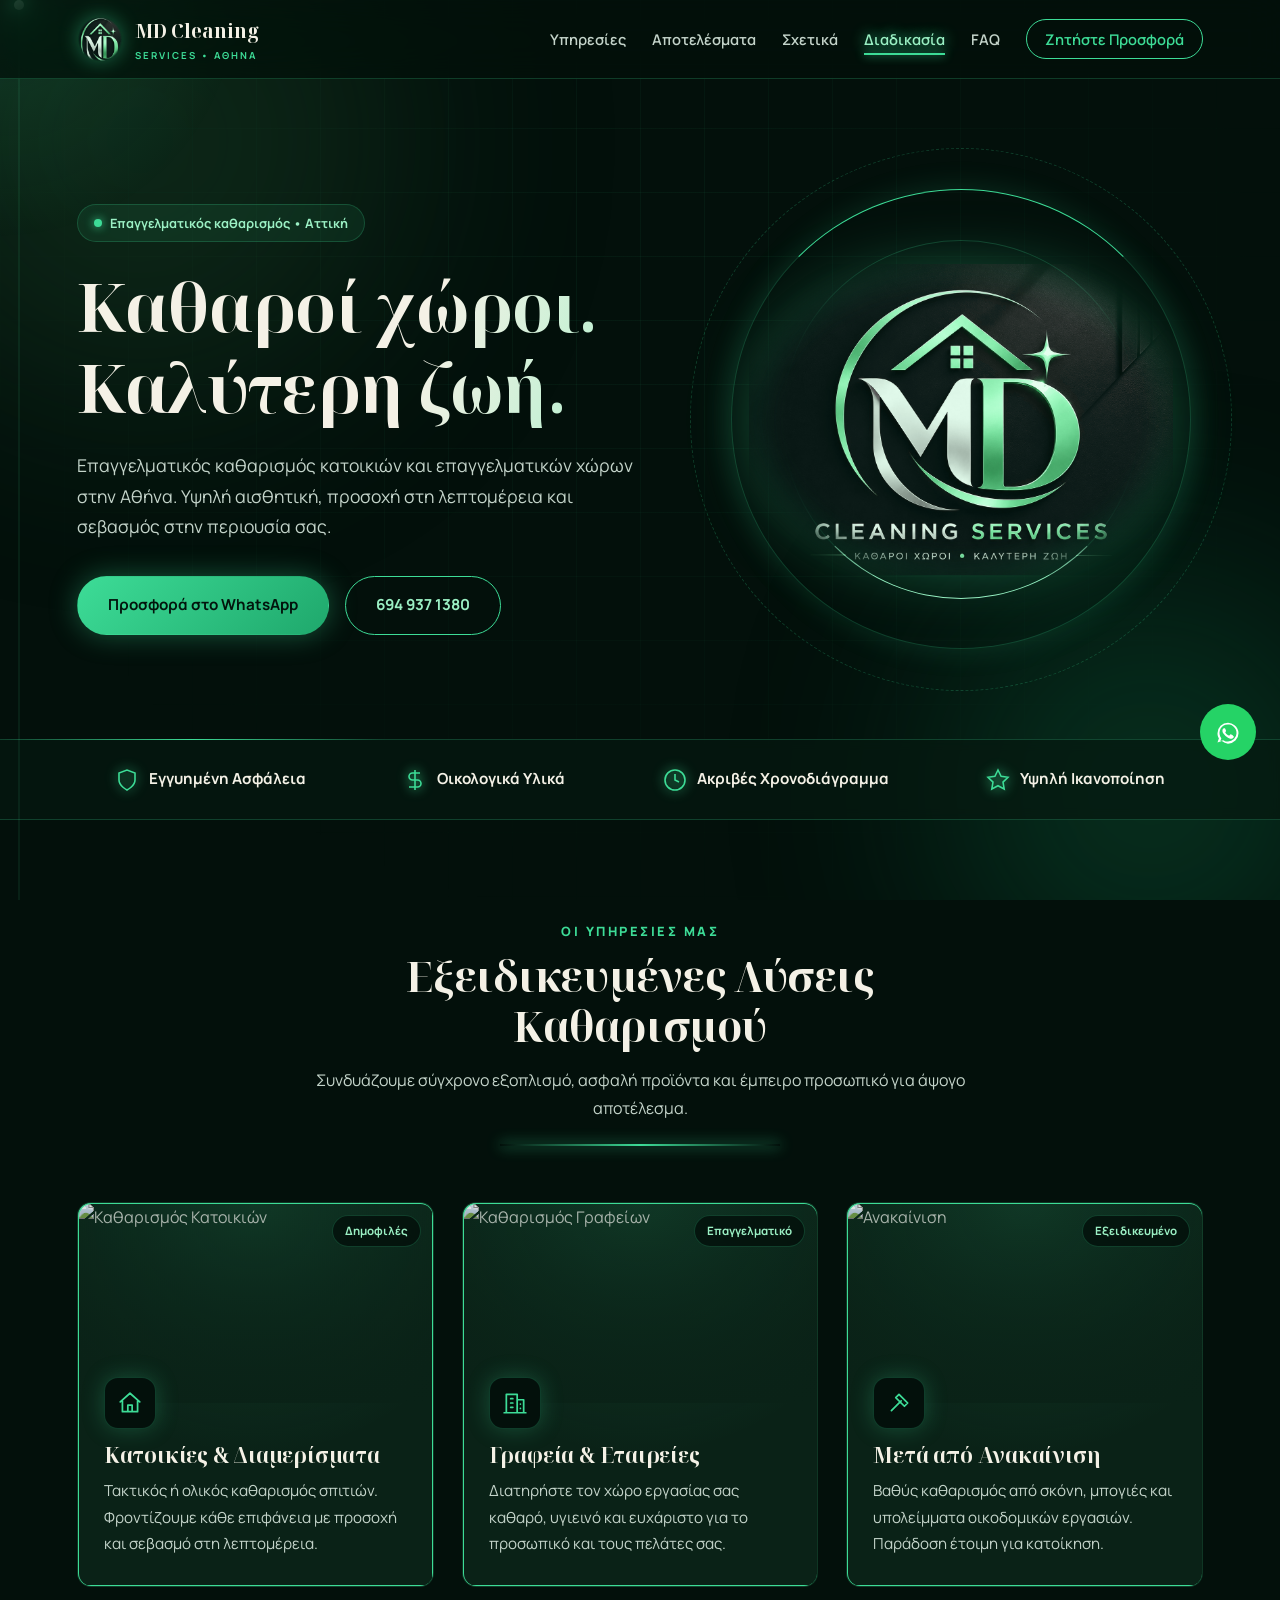
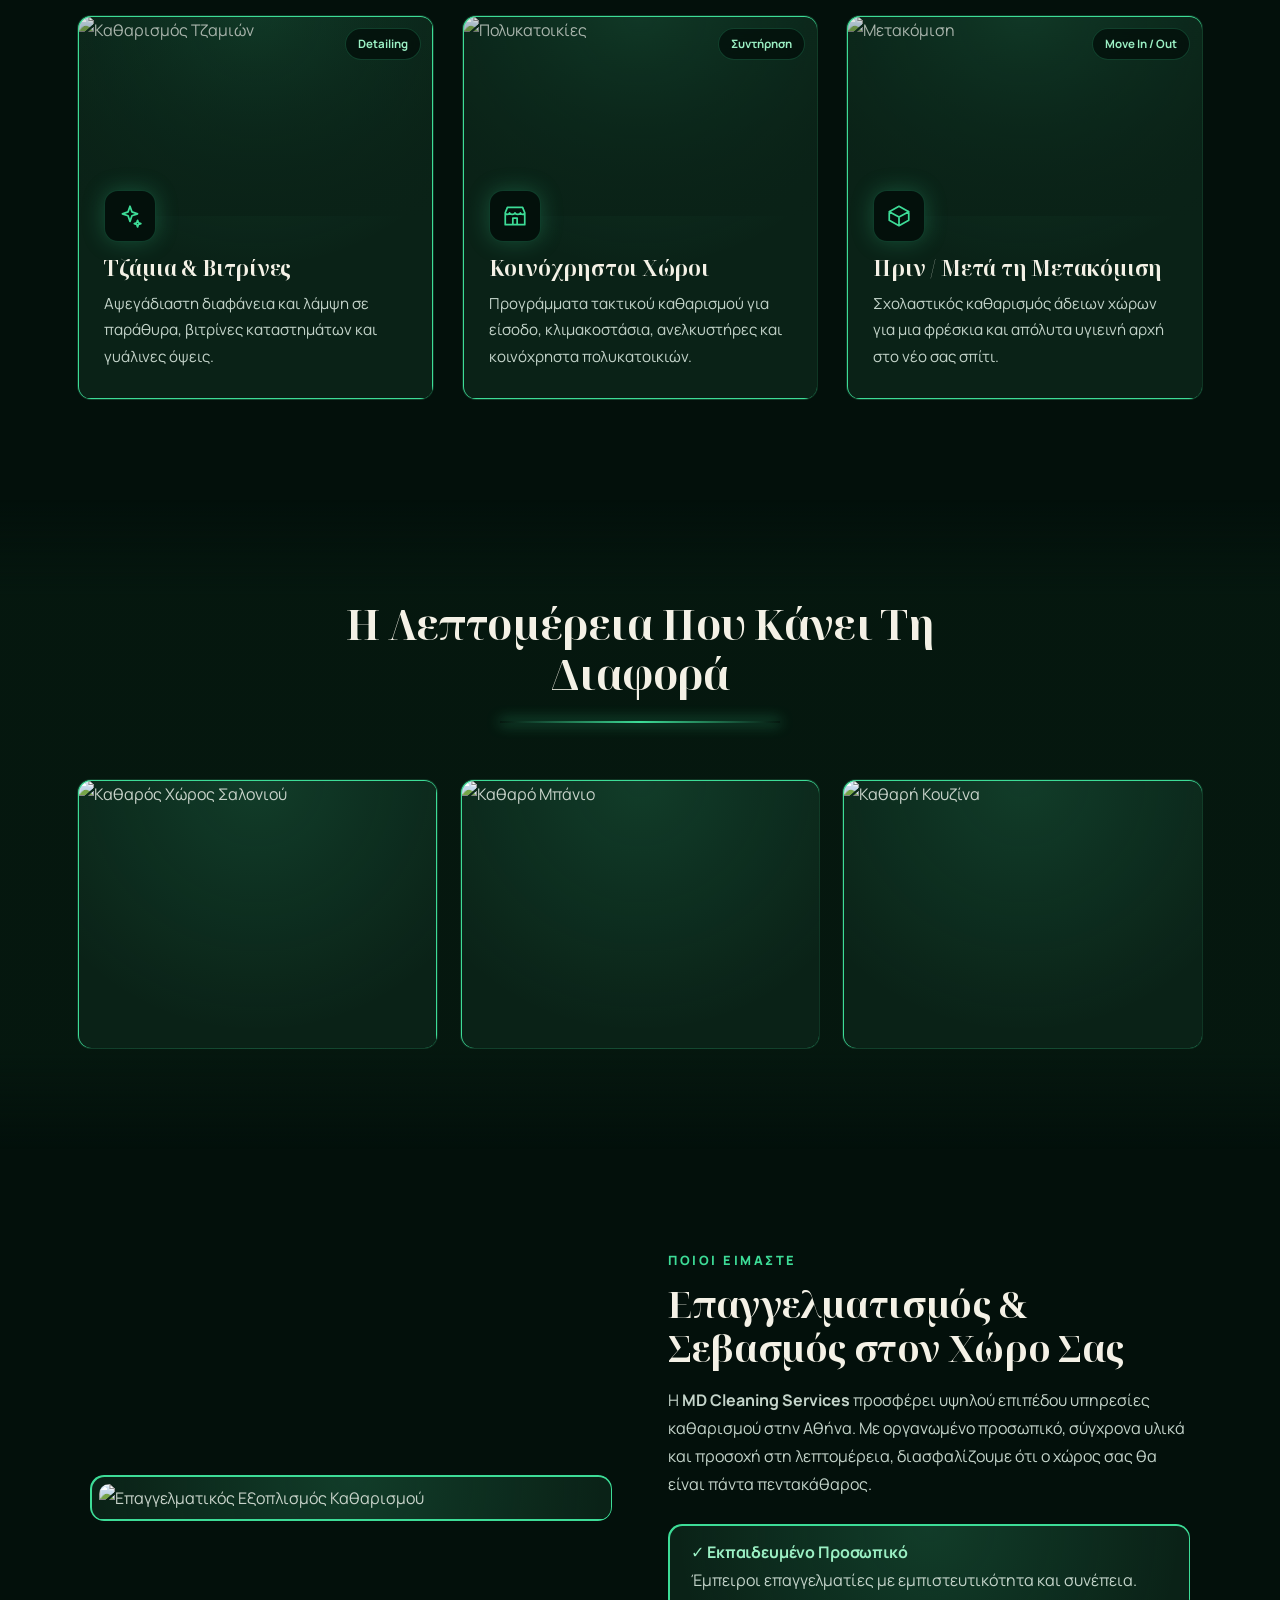
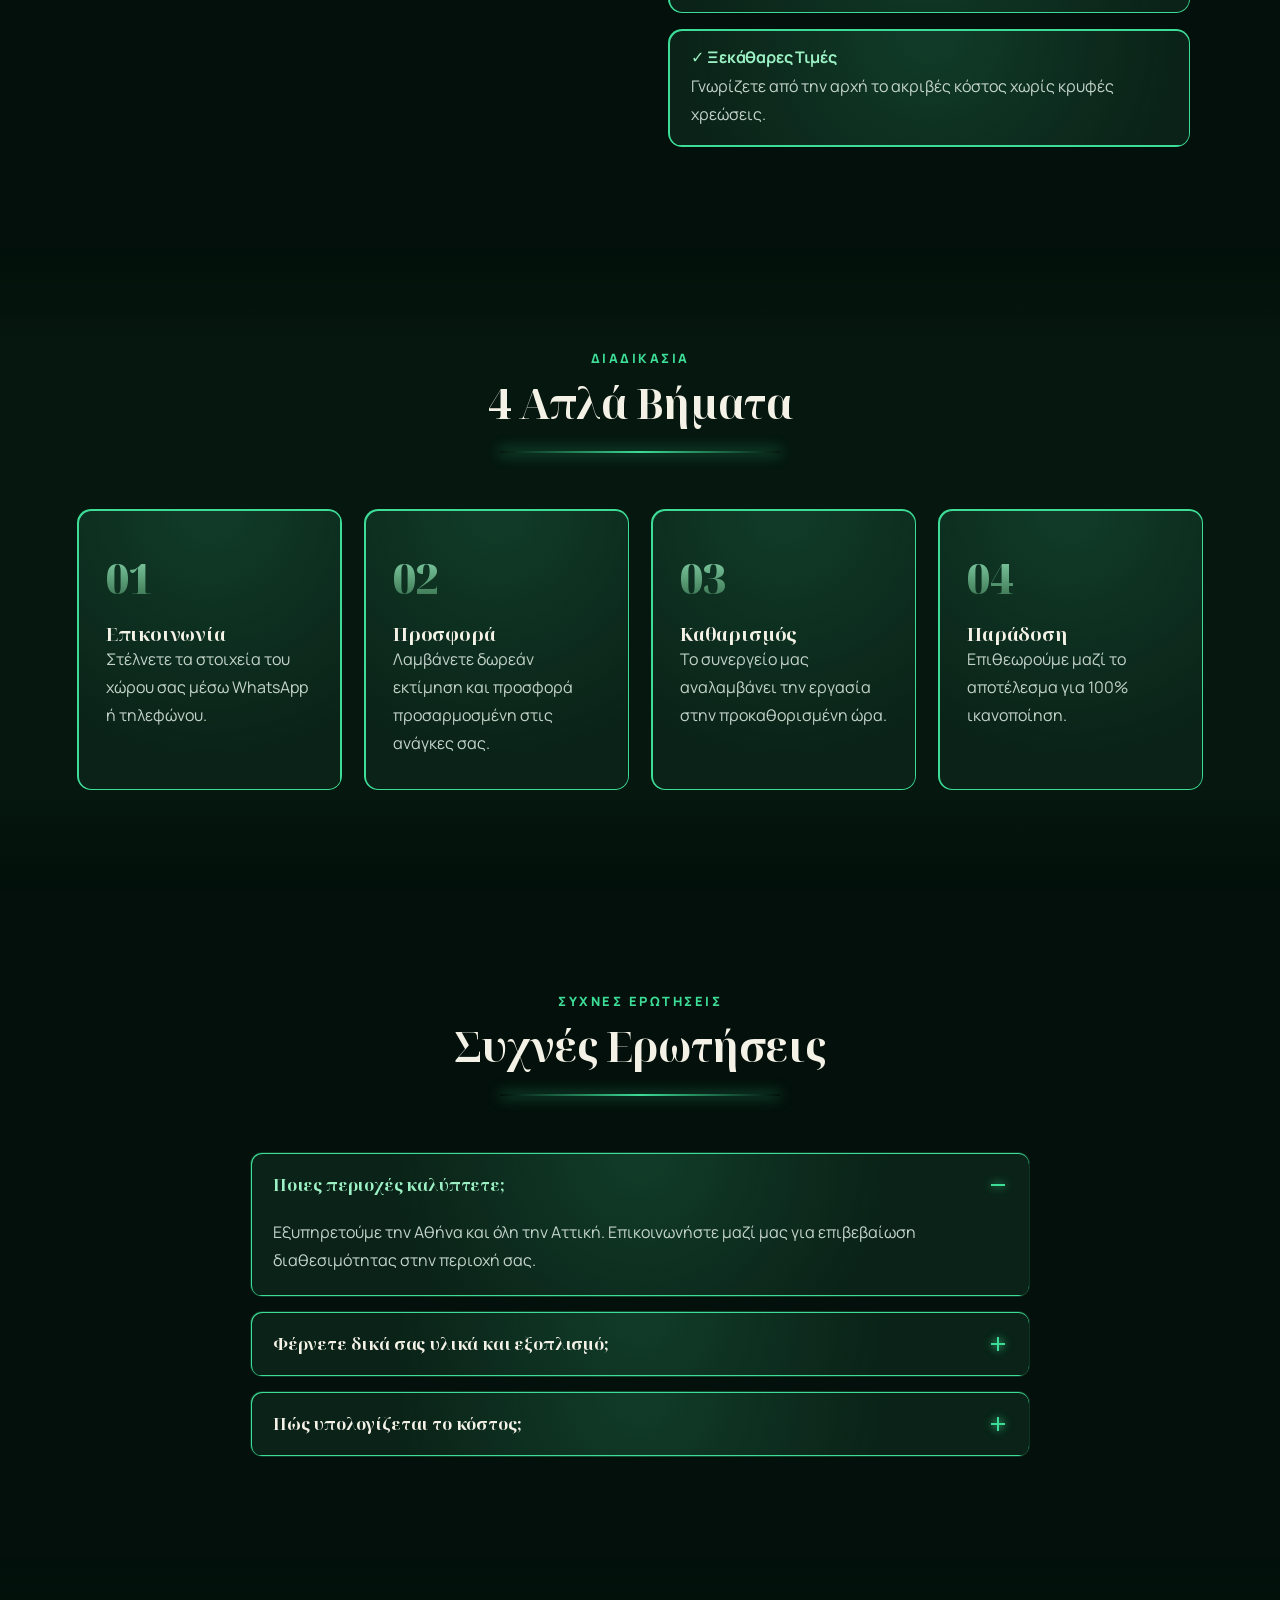
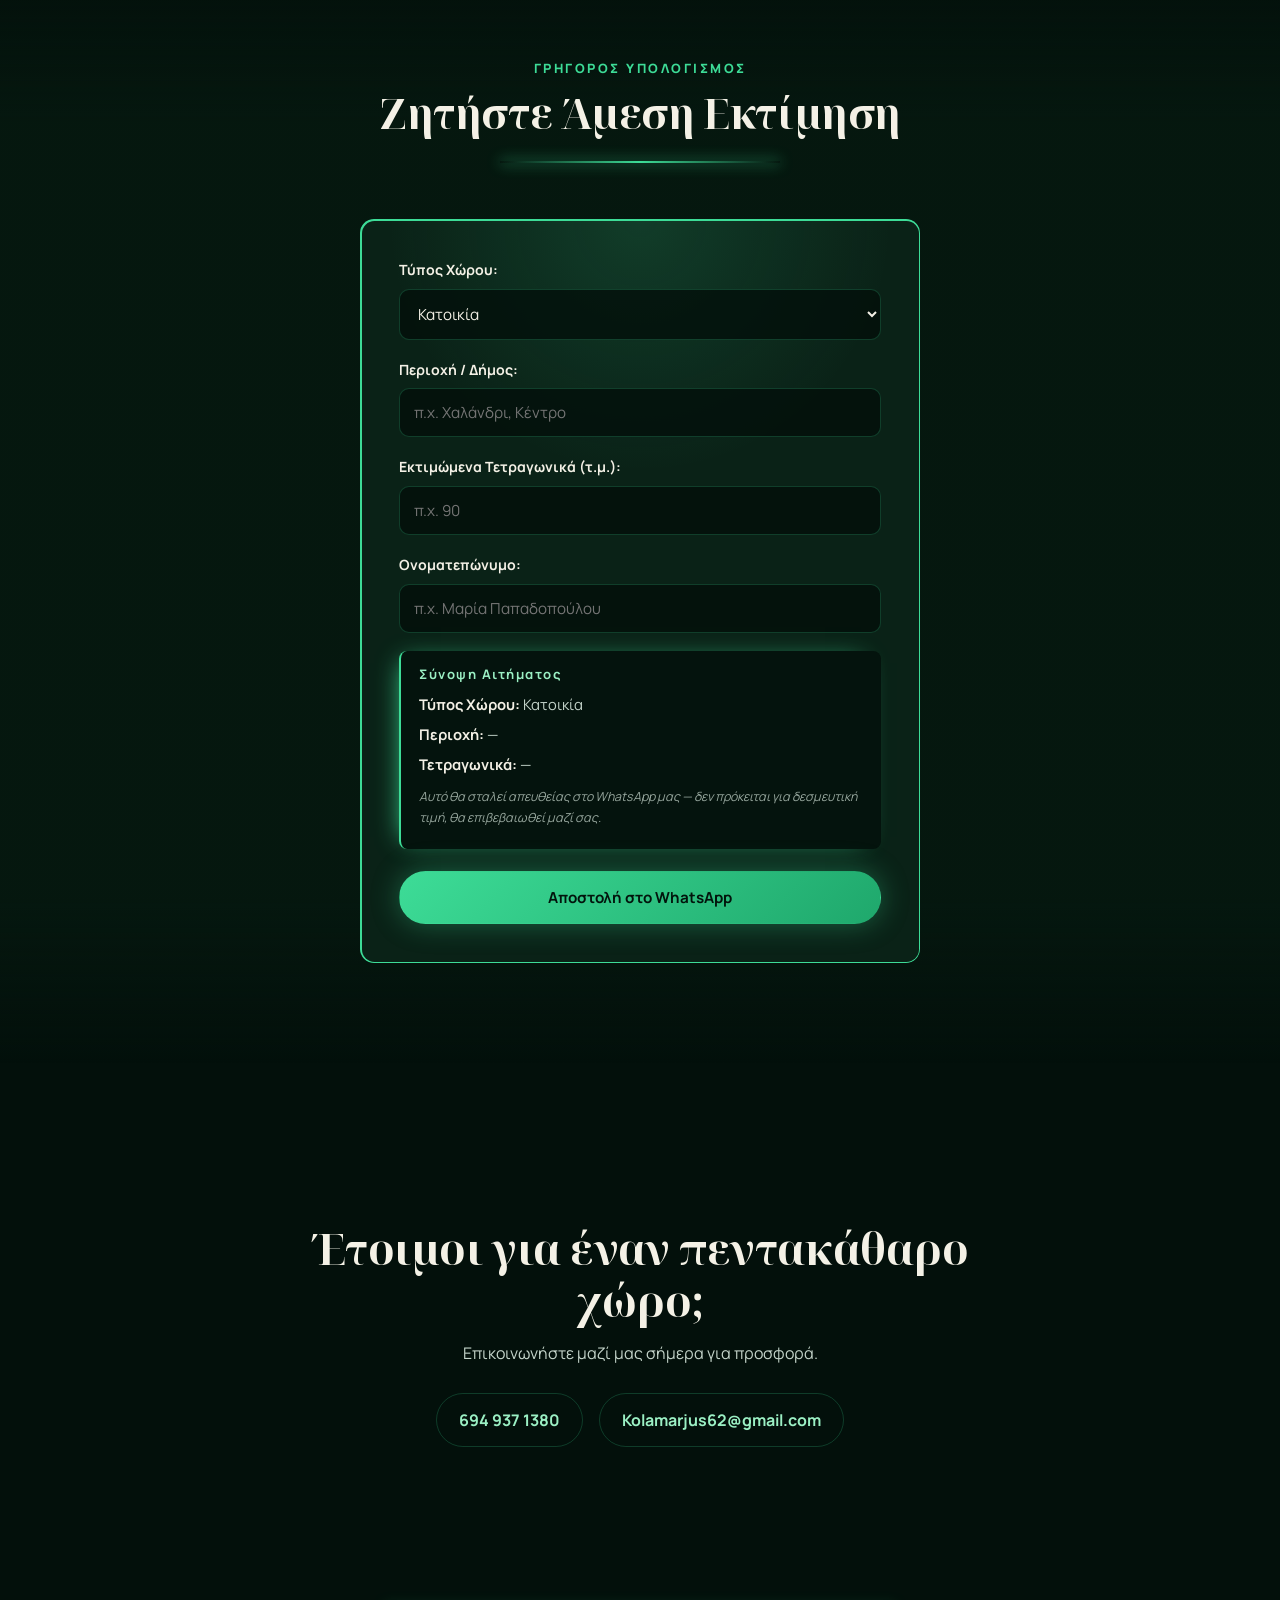
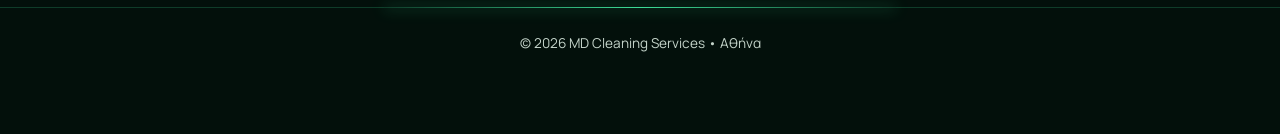
==== commit ccecdc72: "Add files via upload" ====
--- a/index.html
+++ b/index.html
@@ -2,6 +2,7 @@
 <html lang="el">
 <head>
     <meta charset="UTF-8">
+    <meta name="theme-color" content="#03100b">
     <meta name="viewport" content="width=device-width, initial-scale=1.0">
     <title>MD Cleaning Services | Επαγγελματικός Καθαρισμός στην Αθήνα</title>
     <meta name="description" content="Επαγγελματικός καθαρισμός κατοικιών και επιχειρήσεων στην Αθήνα. Συνέπεια, προσοχή στη λεπτομέρεια και εξειδικευμένο προσωπικό.">
@@ -21,7 +22,7 @@
     <!-- Modern Readable Font (Plus Jakarta Sans) -->
     <link rel="preconnect" href="https://fonts.googleapis.com">
     <link rel="preconnect" href="https://fonts.gstatic.com" crossorigin>
-    <link href="https://fonts.googleapis.com/css2?family=Plus+Jakarta+Sans:wght@400;500;600;700;800&display=swap" rel="stylesheet">
+    <link href="https://fonts.googleapis.com/css2?family=Manrope:wght@400;500;600;700;800&family=Noto+Serif+Display:wght@500;700;800&display=swap" rel="stylesheet">
 
     <!-- Schema.org / Structured Data -->
     <script type="application/ld+json">
@@ -42,6 +43,9 @@
     </script>
 </head>
 <body>
+    <div class="bg-fx"><span class="blob b1"></span><span class="blob b2"></span></div>
+    <div class="cursor-glow"></div>
+    <div class="rail"><i></i><b></b></div>
 
     <div class="scroll-progress" id="scrollProgress"></div>
 
@@ -71,16 +75,17 @@
     <section class="hero">
         <div class="hero-grid">
             <div class="hero-text">
-                <div class="badge-gold">Premium Cleaning Solutions</div>
-                <h1>Επαγγελματικός Καθαρισμός Χώρων με Ακρίβεια & Φροντίδα</h1>
+                <div class="badge-gold">Επαγγελματικός καθαρισμός • Αττική</div>
+                <h1>Καθαροί χώροι.<br>Καλύτερη ζωή.</h1>
                 <p>Επαγγελματικός καθαρισμός κατοικιών και επαγγελματικών χώρων στην Αθήνα. Υψηλή αισθητική, προσοχή στη λεπτομέρεια και σεβασμός στην περιουσία σας.</p>
                 <div class="hero-buttons">
-                    <a href="https://wa.me/306949371380" target="_blank" class="btn btn-gold">💬 Προσφορά στο WhatsApp</a>
-                    <a href="tel:+306949371380" class="btn btn-outline">📞 694 937 1380</a>
+                    <a href="https://wa.me/306949371380" target="_blank" class="btn btn-gold">Προσφορά στο WhatsApp</a>
+                    <a href="tel:+306949371380" class="btn btn-outline">694 937 1380</a>
                 </div>
             </div>
             <div class="hero-visual">
                 <div class="logo-glow-wrapper">
+                    <span class="ring r1"></span><span class="ring r2"></span><span class="ring r3"></span>
                     <img src="logo-hero.png" alt="MD Cleaning Services">
                 </div>
             </div>
@@ -127,7 +132,7 @@
                         <span class="card-badge">Δημοφιλές</span>
                     </div>
                     <div class="card-content">
-                        <div class="card-icon">🏠</div>
+                        <div class="card-icon"><svg viewBox="0 0 24 24"><path d="M3 11l9-8 9 8M5 10v10h14V10M10 20v-6h4v6"/></svg></div>
                         <h3>Κατοικίες & Διαμερίσματα</h3>
                         <p>Τακτικός ή ολικός καθαρισμός σπιτιών. Φροντίζουμε κάθε επιφάνεια με προσοχή και σεβασμό στη λεπτομέρεια.</p>
                     </div>
@@ -140,7 +145,7 @@
                         <span class="card-badge">Επαγγελματικό</span>
                     </div>
                     <div class="card-content">
-                        <div class="card-icon">🏢</div>
+                        <div class="card-icon"><svg viewBox="0 0 24 24"><path d="M4 21V4h10v17M14 9h6v12M8 8h2M8 12h2M8 16h2M17 13h0M17 17h0M2 21h20"/></svg></div>
                         <h3>Γραφεία & Εταιρείες</h3>
                         <p>Διατηρήστε τον χώρο εργασίας σας καθαρό, υγιεινό και ευχάριστο για το προσωπικό και τους πελάτες σας.</p>
                     </div>
@@ -153,7 +158,7 @@
                         <span class="card-badge">Εξειδικευμένο</span>
                     </div>
                     <div class="card-content">
-                        <div class="card-icon">🔨</div>
+                        <div class="card-icon"><svg viewBox="0 0 24 24"><path d="M14 6l4 4M5 19l9-9M12 4l8 8-3 3-8-8z"/></svg></div>
                         <h3>Μετά από Ανακαίνιση</h3>
                         <p>Βαθύς καθαρισμός από σκόνη, μπογιές και υπολείμματα οικοδομικών εργασιών. Παράδοση έτοιμη για κατοίκηση.</p>
                     </div>
@@ -166,7 +171,7 @@
                         <span class="card-badge">Detailing</span>
                     </div>
                     <div class="card-content">
-                        <div class="card-icon">✨</div>
+                        <div class="card-icon"><svg viewBox="0 0 24 24"><path d="M12 3l1.8 5.2L19 10l-5.2 1.8L12 17l-1.8-5.2L5 10l5.2-1.8zM19 16l.8 2.2L22 19l-2.2.8L19 22l-.8-2.2L16 19l2.2-.8z"/></svg></div>
                         <h3>Τζάμια & Βιτρίνες</h3>
                         <p>Αψεγάδιαστη διαφάνεια και λάμψη σε παράθυρα, βιτρίνες καταστημάτων και γυάλινες όψεις.</p>
                     </div>
@@ -179,7 +184,7 @@
                         <span class="card-badge">Συντήρηση</span>
                     </div>
                     <div class="card-content">
-                        <div class="card-icon">🏬</div>
+                        <div class="card-icon"><svg viewBox="0 0 24 24"><path d="M3 9l2-5h14l2 5M3 9v11h18V9M3 9c0 2 4 2 4 0 0 2 5 2 5 0 0 2 5 2 5 0 0 2 4 2 4 0M10 20v-6h4v6"/></svg></div>
                         <h3>Κοινόχρηστοι Χώροι</h3>
                         <p>Προγράμματα τακτικού καθαρισμού για είσοδο, κλιμακοστάσια, ανελκυστήρες και κοινόχρηστα πολυκατοικιών.</p>
                     </div>
@@ -192,7 +197,7 @@
                         <span class="card-badge">Move In / Out</span>
                     </div>
                     <div class="card-content">
-                        <div class="card-icon">📦</div>
+                        <div class="card-icon"><svg viewBox="0 0 24 24"><path d="M21 8l-9-5-9 5v8l9 5 9-5zM3 8l9 5 9-5M12 13v8"/></svg></div>
                         <h3>Πριν / Μετά τη Μετακόμιση</h3>
                         <p>Σχολαστικός καθαρισμός άδειων χώρων για μια φρέσκια και απόλυτα υγιεινή αρχή στο νέο σας σπίτι.</p>
                     </div>
@@ -363,8 +368,8 @@
             <h2>Έτοιμοι για έναν πεντακάθαρο χώρο;</h2>
             <p>Επικοινωνήστε μαζί μας σήμερα για προσφορά.</p>
             <div class="contact-details">
-                <a href="tel:+306949371380">📞 694 937 1380</a>
-                <a href="mailto:Kolamarjus62@gmail.com">✉️ Kolamarjus62@gmail.com</a>
+                <a href="tel:+306949371380">694 937 1380</a>
+                <a href="mailto:Kolamarjus62@gmail.com">Kolamarjus62@gmail.com</a>
             </div>
         </div>
     </section>
@@ -375,8 +380,8 @@
 
     <!-- Mobile Sticky Bar -->
     <div class="mobile-sticky-bar">
-        <a href="tel:+306949371380" class="sticky-btn call">📞 Κλήση</a>
-        <a href="https://wa.me/306949371380" class="sticky-btn whatsapp" target="_blank">💬 WhatsApp</a>
+        <a href="tel:+306949371380" class="sticky-btn call">Κλήση</a>
+        <a href="https://wa.me/306949371380" class="sticky-btn whatsapp" target="_blank">WhatsApp</a>
     </div>
 
     <!-- Back to top button -->
--- a/style.css
+++ b/style.css
@@ -1,241 +1,215 @@
-/* ============================================
-   MD CLEANING SERVICES - MODERN LUXURY CSS
-   ============================================ */
-
-* { margin: 0; padding: 0; box-sizing: border-box; }
-
-:root {
-    --bg-dark: #0d0d0c;
-    --panel-dark: #141412;
-    --panel-card: #1c1c19;
-    --gold-primary: #d4af37;
-    --gold-light: #e5c378;
-    --text-light: #ffffff;
-    --text-muted: #cdcdc7;
-    --border-color: rgba(212, 175, 55, 0.25);
-    
-    --font-main: 'Plus Jakarta Sans', system-ui, -apple-system, sans-serif;
+/* MD CLEANING SERVICES — FUTURE EMERALD THEME */
+@property --a{syntax:'<angle>';inherits:false;initial-value:0deg}
+*{margin:0;padding:0;box-sizing:border-box}
+:root{
+ --bg:#03100b;--panel:#061910;--card:#0a2217;
+ --deep:#1f5130;--em:#3ddc97;--mint:#9bf0c4;--cream:#f4f1e6;
+ --text:#c4d4ca;--line:rgba(61,220,151,.22);--glow:rgba(61,220,151,.45);
+ --serif:'Noto Serif Display',Georgia,serif;--sans:'Manrope',system-ui,sans-serif}
+html{scroll-behavior:smooth}
+body{background:var(--bg);color:var(--text);font-family:var(--sans);line-height:1.75;padding-bottom:54px;overflow-x:hidden;-webkit-font-smoothing:antialiased}
+h1,h2,h3,h4{font-family:var(--serif);color:var(--cream);font-weight:700;letter-spacing:-.01em;line-height:1.2}
+a:focus-visible,button:focus-visible,input:focus-visible,select:focus-visible,.gallery-item:focus-visible{outline:2px solid var(--mint);outline-offset:3px}
+.container{max-width:1200px;margin:0 auto}
+.sub-title{display:block;color:var(--em);font-size:.8rem;font-weight:800;letter-spacing:2.5px;margin-bottom:10px}
+
+/* ambient background */
+.bg-fx{position:fixed;inset:0;z-index:-1;pointer-events:none;overflow:hidden}
+.bg-fx::before{content:'';position:absolute;inset:0;background-image:linear-gradient(rgba(61,220,151,.05) 1px,transparent 1px),linear-gradient(90deg,rgba(61,220,151,.05) 1px,transparent 1px);background-size:64px 64px;mask-image:radial-gradient(ellipse at 50% 30%,#000 10%,transparent 75%);-webkit-mask-image:radial-gradient(ellipse at 50% 30%,#000 10%,transparent 75%)}
+.blob{position:absolute;border-radius:50%;filter:blur(110px);opacity:.35;animation:drift 22s ease-in-out infinite alternate}
+.blob.b1{width:520px;height:520px;background:var(--deep);top:-120px;left:-120px}
+.blob.b2{width:420px;height:420px;background:#0f6b45;bottom:-100px;right:-80px;animation-delay:-8s}
+@keyframes drift{to{transform:translate(120px,80px) scale(1.2)}}
+.cursor-glow{position:fixed;width:520px;height:520px;margin:-260px 0 0 -260px;border-radius:50%;background:radial-gradient(circle,rgba(61,220,151,.14),transparent 65%);pointer-events:none;z-index:0;left:0;top:0;transition:opacity .3s}
+
+/* left scroll rail: line loads while scrolling */
+.rail{position:fixed;left:18px;top:0;bottom:0;width:2px;background:rgba(61,220,151,.08);z-index:900}
+.rail i{position:absolute;left:0;top:0;width:100%;height:0;background:linear-gradient(var(--deep),var(--em));box-shadow:0 0 14px var(--em)}
+.rail b{position:absolute;left:-4px;width:10px;height:10px;border-radius:50%;background:var(--mint);box-shadow:0 0 16px 4px var(--em);top:0}
+.scroll-progress{position:fixed;top:0;left:0;height:3px;width:0;background:linear-gradient(90deg,var(--deep),var(--em),var(--mint));box-shadow:0 0 12px var(--em);z-index:1200}
+
+/* navbar */
+.navbar{display:flex;justify-content:space-between;align-items:center;padding:14px 6%;background:rgba(3,16,11,.72);backdrop-filter:blur(18px) saturate(1.4);position:sticky;top:0;z-index:1000;border-bottom:1px solid var(--line);transition:.3s}
+.navbar.scrolled{box-shadow:0 10px 40px rgba(0,0,0,.5),0 1px 0 var(--glow)}
+.logo{display:flex;align-items:center;gap:12px}
+.logo img{width:46px;height:46px;object-fit:contain;filter:drop-shadow(0 0 10px var(--glow))}
+.logo-text{font-family:var(--serif);font-size:1.2rem;color:var(--cream);font-weight:700}
+.logo-text span{display:block;font-family:var(--sans);font-size:.6rem;color:var(--em);letter-spacing:2px;font-weight:700}
+.navbar nav ul{display:flex;list-style:none;gap:26px;align-items:center}
+.navbar nav a{position:relative;text-decoration:none;color:var(--text);font-size:.92rem;font-weight:600;transition:.3s}
+.navbar nav a:hover,.navbar nav a.active{color:var(--mint);text-shadow:0 0 14px var(--em)}
+.navbar nav ul>li>a:not(.btn-nav)::after{content:'';position:absolute;left:0;bottom:-6px;width:0;height:2px;background:var(--em);box-shadow:0 0 10px var(--em);transition:width .3s}
+.navbar nav ul>li>a:not(.btn-nav):hover::after,.navbar nav ul>li>a:not(.btn-nav).active::after{width:100%}
+.btn-nav{border:1px solid var(--em);padding:9px 18px;border-radius:999px;color:var(--em)!important;box-shadow:0 0 0 0 var(--glow)}
+.btn-nav:hover{background:var(--em);color:var(--bg)!important;box-shadow:0 0 24px var(--glow)}
+.hamburger{display:none;flex-direction:column;justify-content:center;gap:6px;width:32px;height:28px;background:none;border:none;cursor:pointer;z-index:1001}
+.hamburger span{display:block;width:100%;height:2px;background:var(--mint);transition:.3s}
+.hamburger.open span:nth-child(1){transform:translateY(8px) rotate(45deg)}
+.hamburger.open span:nth-child(2){opacity:0}
+.hamburger.open span:nth-child(3){transform:translateY(-8px) rotate(-45deg)}
+.nav-overlay{position:fixed;inset:0;background:rgba(0,0,0,.75);opacity:0;visibility:hidden;transition:.3s;z-index:998}
+.nav-overlay.open{opacity:1;visibility:visible}
+
+/* hero */
+.hero{position:relative;padding:110px 6% 90px}
+.hero-grid{display:grid;grid-template-columns:1.1fr .9fr;gap:50px;align-items:center;max-width:1200px;margin:0 auto}
+.badge-gold{display:inline-flex;align-items:center;gap:8px;padding:7px 16px;background:rgba(61,220,151,.08);border:1px solid var(--line);color:var(--mint);font-size:.8rem;font-weight:700;border-radius:999px;margin-bottom:24px}
+.badge-gold::before{content:'';width:8px;height:8px;border-radius:50%;background:var(--em);box-shadow:0 0 10px var(--em);animation:blink 1.8s infinite}
+@keyframes blink{50%{opacity:.25}}
+.hero-text h1{font-size:clamp(2.4rem,5.4vw,4.2rem);margin-bottom:22px;background:linear-gradient(110deg,var(--cream) 30%,var(--mint) 55%,var(--cream) 80%);background-size:200% 100%;-webkit-background-clip:text;background-clip:text;color:transparent;animation:sheen 7s linear infinite}
+@keyframes sheen{to{background-position:-200% 0}}
+.hero-text p{font-size:1.1rem;margin-bottom:34px;max-width:52ch}
+.hero-buttons{display:flex;gap:16px;flex-wrap:wrap}
+.btn{position:relative;padding:15px 30px;text-decoration:none;font-weight:700;font-size:.95rem;border-radius:999px;transition:.3s;display:inline-block;border:1px solid transparent;cursor:pointer;font-family:var(--sans);overflow:hidden}
+.btn-gold{background:linear-gradient(135deg,var(--em),#1fa86c);color:#02140c;box-shadow:0 0 28px rgba(61,220,151,.35)}
+.btn-gold::after{content:'';position:absolute;top:0;left:-80%;width:50%;height:100%;background:linear-gradient(100deg,transparent,rgba(255,255,255,.5),transparent);transform:skewX(-20deg);transition:left .6s}
+.btn-gold:hover::after{left:130%}
+.btn-gold:hover{box-shadow:0 0 44px rgba(61,220,151,.7);transform:translateY(-2px)}
+.btn-outline{border-color:var(--em);color:var(--mint)}
+.btn-outline:hover{background:rgba(61,220,151,.12);box-shadow:0 0 28px var(--glow)}
+.btn-block{width:100%;text-align:center}
+
+.hero-visual{position:relative;display:grid;place-items:center;perspective:900px}
+.logo-glow-wrapper{position:relative;width:100%;max-width:460px;aspect-ratio:1;display:grid;place-items:center;transition:transform .2s ease-out;transform-style:preserve-3d}
+.logo-glow-wrapper img{width:92%;position:relative;z-index:2;filter:drop-shadow(0 0 30px rgba(61,220,151,.35));animation:float 6s ease-in-out infinite}
+@keyframes float{50%{transform:translateY(-12px)}}
+.ring{position:absolute;inset:0;border-radius:50%;border:1px solid var(--line)}
+.ring.r1{animation:spin 24s linear infinite;border-top-color:var(--em);box-shadow:0 0 30px rgba(61,220,151,.15)}
+.ring.r2{inset:-9%;border-style:dashed;animation:spin 40s linear infinite reverse}
+.ring.r3{inset:11%;border-bottom-color:var(--mint);animation:spin 16s linear infinite}
+@keyframes spin{to{transform:rotate(360deg)}}
+
+/* trust strip */
+.trust-strip{position:relative;border-block:1px solid var(--line);padding:26px 6%;background:rgba(6,25,16,.7);backdrop-filter:blur(6px)}
+.trust-strip::before{content:'';position:absolute;top:-1px;left:0;height:1px;width:30%;background:linear-gradient(90deg,transparent,var(--em),transparent);animation:scan 5s linear infinite}
+@keyframes scan{from{left:-30%}to{left:100%}}
+.trust-row{display:flex;justify-content:space-around;flex-wrap:wrap;gap:20px}
+.trust-item{display:flex;align-items:center;gap:10px;color:var(--cream);font-size:.95rem;font-weight:700}
+.trust-item svg{width:24px;height:24px;stroke:var(--em);filter:drop-shadow(0 0 6px var(--em))}
+
+/* sections */
+.section{position:relative;padding:100px 6%}
+.section-alt{background:linear-gradient(180deg,transparent,rgba(6,25,16,.85) 15%,rgba(6,25,16,.85) 85%,transparent)}
+.section-head{text-align:center;max-width:680px;margin:0 auto 56px}
+.section-head h2{font-size:clamp(1.8rem,3.4vw,2.6rem);margin-bottom:14px}
+.section-head::after{content:'';display:block;height:2px;width:0;margin:22px auto 0;background:linear-gradient(90deg,transparent,var(--em),transparent);box-shadow:0 0 14px var(--em);transition:width 1.2s cubic-bezier(.2,.7,.2,1) .2s}
+.section-head.is-visible::after{width:min(280px,70%)}
+
+/* glowing cards: mouse spotlight + border line that draws itself */
+.fx{position:relative;border-radius:14px;background:radial-gradient(420px circle at var(--mx,50%) var(--my,0%),rgba(61,220,151,.14),transparent 60%),var(--card);border:1px solid rgba(61,220,151,.1);transition:transform .35s,box-shadow .35s}
+.fx::before,.fx::after{content:'';position:absolute;inset:-1px;border-radius:inherit;padding:1.5px;pointer-events:none;-webkit-mask:linear-gradient(#000 0 0) content-box,linear-gradient(#000 0 0);-webkit-mask-composite:xor;mask:linear-gradient(#000 0 0) content-box exclude,linear-gradient(#000 0 0)}
+.fx::after{background:conic-gradient(from 0deg,var(--em) var(--a),transparent calc(var(--a) + 2deg));filter:drop-shadow(0 0 5px var(--em))}
+.fx.drawn::after{animation:draw 1.6s cubic-bezier(.3,.7,.2,1) forwards}
+@keyframes draw{to{--a:360deg}}
+.fx::before{background:radial-gradient(260px circle at var(--mx,50%) var(--my,50%),var(--mint),transparent 70%);opacity:0;transition:opacity .3s}
+.fx:hover::before{opacity:1}
+.fx:hover{box-shadow:0 18px 50px rgba(0,0,0,.45),0 0 40px rgba(61,220,151,.15)}
+
+.services-cards-grid{display:grid;grid-template-columns:repeat(auto-fit,minmax(310px,1fr));gap:28px}
+.service-card-new{overflow:hidden}
+.service-card-new:hover{transform:translateY(-8px)}
+.card-img-wrap{position:relative;height:200px;overflow:hidden;border-radius:14px 14px 0 0}
+.card-img-wrap::after{content:'';position:absolute;inset:0;background:linear-gradient(180deg,rgba(3,16,11,.1),rgba(10,34,23,.95));}
+.card-img-wrap img{width:100%;height:100%;object-fit:cover;filter:saturate(.7) hue-rotate(-12deg);transition:transform .7s}
+.service-card-new:hover .card-img-wrap img{transform:scale(1.1)}
+.card-badge{position:absolute;z-index:2;top:12px;right:12px;background:rgba(3,16,11,.8);backdrop-filter:blur(6px);color:var(--mint);font-size:.72rem;font-weight:700;padding:5px 12px;border-radius:999px;border:1px solid var(--line)}
+.card-content{padding:0 26px 28px;margin-top:-26px;position:relative;z-index:3}
+.card-icon{width:52px;height:52px;border-radius:14px;display:grid;place-items:center;margin-bottom:14px;background:var(--bg);border:1px solid var(--line);box-shadow:0 0 22px rgba(61,220,151,.25)}
+.card-icon svg{width:26px;height:26px;stroke:var(--em);fill:none;stroke-width:1.6;stroke-linecap:round;stroke-linejoin:round}
+.card-content h3{font-size:1.3rem;margin-bottom:10px}
+.card-content p{font-size:.95rem}
+
+.gallery-grid{display:grid;grid-template-columns:repeat(auto-fit,minmax(280px,1fr));gap:22px}
+.gallery-item{height:270px;overflow:hidden;cursor:zoom-in}
+.gallery-item img{width:100%;height:100%;object-fit:cover;filter:saturate(.75) hue-rotate(-12deg);transition:transform .7s;border-radius:inherit}
+.gallery-item:hover img{transform:scale(1.08)}
+.gallery-overlay{position:absolute;inset:0;border-radius:inherit;background:linear-gradient(180deg,transparent 40%,rgba(3,16,11,.92));display:flex;align-items:flex-end;padding:20px;opacity:0;transition:.4s}
+.gallery-item:hover .gallery-overlay,.gallery-item:focus-visible .gallery-overlay{opacity:1}
+.gallery-overlay span{color:var(--mint);font-size:1.1rem;font-weight:700;font-family:var(--serif)}
+
+.lightbox{position:fixed;inset:0;background:rgba(3,16,11,.95);display:none;align-items:center;justify-content:center;flex-direction:column;z-index:1300;padding:30px}
+.lightbox.open{display:flex}
+.lightbox img{max-width:90vw;max-height:78vh;border-radius:12px;border:1px solid var(--em);box-shadow:0 0 60px rgba(61,220,151,.3)}
+.lightbox-caption{color:var(--mint);margin-top:18px;font-weight:700}
+.lightbox-close{position:absolute;top:22px;right:22px;width:44px;height:44px;border-radius:50%;background:none;border:1px solid var(--em);color:var(--mint);font-size:1.5rem;cursor:pointer;transition:.3s}
+.lightbox-close:hover{background:var(--em);color:var(--bg);box-shadow:0 0 24px var(--glow)}
+
+.about-grid{display:grid;grid-template-columns:1fr 1fr;gap:56px;align-items:center;max-width:1100px;margin:0 auto}
+.about-img-box{padding:8px}
+.about-img-box img{width:100%;display:block;border-radius:10px;filter:saturate(.75) hue-rotate(-12deg)}
+.about-copy h2{font-size:clamp(1.7rem,3vw,2.3rem);margin-bottom:16px}
+.pledge-list{margin-top:26px;display:grid;gap:16px}
+.pledge-box{padding:18px 22px}
+.pledge-box h4{color:var(--mint);margin-bottom:4px;font-family:var(--sans);font-size:1rem}
+
+/* process: connected by a line that draws */
+.process-cards{position:relative;display:grid;grid-template-columns:repeat(auto-fit,minmax(220px,1fr));gap:22px}
+.p-card{padding:32px 28px}
+.p-card:hover{transform:translateY(-6px)}
+.p-num{font-family:var(--serif);font-size:2.6rem;font-weight:800;display:block;margin-bottom:8px;background:linear-gradient(var(--mint),var(--deep));-webkit-background-clip:text;background-clip:text;color:transparent}
+
+.faq-list{max-width:780px;margin:0 auto;display:flex;flex-direction:column;gap:14px}
+.faq-item{overflow:hidden;border-radius:12px}
+.faq-question{width:100%;padding:22px;background:none;border:none;color:var(--cream);text-align:left;cursor:pointer;display:flex;justify-content:space-between;align-items:center;gap:16px;font-family:var(--sans)}
+.faq-question h4{font-size:1.05rem}
+.faq-icon{position:relative;width:18px;height:18px;flex-shrink:0}
+.faq-icon::before,.faq-icon::after{content:'';position:absolute;top:50%;left:50%;background:var(--em);box-shadow:0 0 8px var(--em);transform:translate(-50%,-50%);transition:.3s}
+.faq-icon::before{width:14px;height:2px}.faq-icon::after{width:2px;height:14px}
+.faq-item.open .faq-icon::after{transform:translate(-50%,-50%) rotate(90deg);opacity:0}
+.faq-item.open .faq-question h4{color:var(--mint)}
+.faq-answer{max-height:0;overflow:hidden;transition:max-height .4s ease,padding .4s ease;padding:0 22px}
+.faq-item.open .faq-answer{max-height:220px;padding:0 22px 22px}
+
+.estimator-form{max-width:560px;margin:0 auto;padding:38px}
+.form-group{display:flex;flex-direction:column;gap:6px;margin-bottom:18px}
+.form-group label{font-size:.88rem;color:var(--cream);font-weight:700}
+.estimator-form input,.estimator-form select{padding:13px 14px;background:rgba(3,16,11,.8);border:1px solid var(--line);color:var(--cream);border-radius:10px;font-family:var(--sans);font-size:.95rem;transition:.3s}
+.estimator-form input:focus,.estimator-form select:focus{outline:none;border-color:var(--em);box-shadow:0 0 0 3px rgba(61,220,151,.18),0 0 24px rgba(61,220,151,.2)}
+.estimate-preview{margin:8px 0 22px;padding:16px 18px;background:rgba(3,16,11,.8);border-left:2px solid var(--em);border-radius:8px;box-shadow:-8px 0 24px -12px var(--em)}
+.estimate-preview h4{font-family:var(--sans);font-size:.82rem;letter-spacing:1.5px;color:var(--mint);margin-bottom:10px}
+.estimate-preview p{font-size:.92rem;margin-bottom:4px}
+.estimate-preview p strong{color:var(--cream)}
+.estimate-preview .estimate-note{margin-top:8px;font-size:.78rem;opacity:.75;font-style:italic}
+
+.contact-wrap{text-align:center;max-width:760px;margin:0 auto;padding:60px 30px}
+.contact-wrap h2{font-size:clamp(1.8rem,3.6vw,2.7rem);margin-bottom:12px}
+.contact-details{margin-top:26px;display:flex;justify-content:center;gap:16px;flex-wrap:wrap}
+.contact-details a{color:var(--mint);text-decoration:none;font-weight:700;padding:12px 22px;border:1px solid var(--line);border-radius:999px;transition:.3s}
+.contact-details a:hover{border-color:var(--em);box-shadow:0 0 28px var(--glow);color:#fff}
+footer{position:relative;border-top:1px solid var(--line);text-align:center;padding:24px;font-size:.85rem}
+footer::before{content:'';position:absolute;top:-1px;left:50%;transform:translateX(-50%);width:40%;height:1px;background:linear-gradient(90deg,transparent,var(--em),transparent);box-shadow:0 0 14px var(--em)}
+
+.back-to-top{position:fixed;right:24px;bottom:80px;width:46px;height:46px;border-radius:50%;background:rgba(3,16,11,.85);color:var(--mint);border:1px solid var(--em);font-size:1.2rem;cursor:pointer;opacity:0;visibility:hidden;transition:.3s;z-index:999;box-shadow:0 0 20px var(--glow)}
+.back-to-top.show{opacity:1;visibility:visible}
+.back-to-top:hover{background:var(--em);color:var(--bg)}
+.fab-whatsapp{position:fixed;right:24px;bottom:140px;width:56px;height:56px;border-radius:50%;background:#25D366;display:flex;align-items:center;justify-content:center;z-index:999;animation:fabPulse 2.6s ease-in-out infinite;transition:transform .25s}
+.fab-whatsapp:hover{transform:scale(1.1)}
+.fab-whatsapp svg{width:28px;height:28px;fill:#fff}
+@keyframes fabPulse{0%,100%{box-shadow:0 0 0 0 rgba(37,211,102,.5)}50%{box-shadow:0 0 0 16px rgba(37,211,102,0)}}
+.mobile-sticky-bar{display:none;position:fixed;bottom:0;left:0;width:100%;z-index:1000}
+.sticky-btn{flex:1;text-align:center;padding:14px 0;text-decoration:none;font-weight:700}
+.sticky-btn.call{background:var(--panel);color:var(--cream);border-top:1px solid var(--line)}
+.sticky-btn.whatsapp{background:#25D366;color:#fff}
+
+/* reveal */
+.reveal{opacity:0;transform:translateY(26px);transition:opacity .8s ease,transform .8s ease}
+.reveal.is-visible{opacity:1;transform:none}
+.reveal-stagger>*{opacity:0;transform:translateY(24px);transition:opacity .7s ease,transform .35s,box-shadow .35s}
+.reveal-stagger.is-visible>*{opacity:1;transform:none}
+.reveal-stagger.is-visible>*:nth-child(2){transition-delay:.1s}.reveal-stagger.is-visible>*:nth-child(3){transition-delay:.2s}
+.reveal-stagger.is-visible>*:nth-child(4){transition-delay:.3s}.reveal-stagger.is-visible>*:nth-child(5){transition-delay:.4s}.reveal-stagger.is-visible>*:nth-child(6){transition-delay:.5s}
+
+@media (max-width:768px){
+ .hamburger{display:flex}
+ .rail,.cursor-glow{display:none}
+ .navbar nav{position:fixed;top:0;right:0;height:100vh;width:280px;background:var(--bg);border-left:1px solid var(--line);transform:translateX(100%);transition:.35s;padding:90px 30px;z-index:999}
+ .navbar nav.open{transform:none}
+ .navbar nav ul{flex-direction:column;align-items:flex-start;gap:22px}
+ .hero{padding-top:60px}
+ .hero-grid,.about-grid{grid-template-columns:1fr;text-align:center}
+ .hero-text p{margin-inline:auto}
+ .hero-buttons{justify-content:center}
+ .hero-visual{order:-1}.logo-glow-wrapper{max-width:300px}
+ .fab-whatsapp{display:none}.mobile-sticky-bar{display:flex}
 }
-
-html { scroll-behavior: smooth; }
-body {
-    background-color: var(--bg-dark);
-    color: var(--text-muted);
-    font-family: var(--font-main);
-    line-height: 1.7;
-    padding-bottom: 54px;
-    overflow-x: hidden;
-    -webkit-font-smoothing: antialiased;
-}
-
-h1, h2, h3, h4 {
-    font-family: var(--font-main);
-    color: var(--text-light);
-    font-weight: 700;
-    letter-spacing: -0.02em;
-}
-
-.sub-title {
-    color: var(--gold-primary);
-    font-size: 0.85rem;
-    font-weight: 800;
-    letter-spacing: 2px;
-    text-transform: uppercase;
-    display: block;
-    margin-bottom: 8px;
-}
-
-.container { max-width: 1200px; margin: 0 auto; padding: 0 20px; }
-
-/* ---------- Navbar & Logo ---------- */
-.navbar {
-    display: flex; justify-content: space-between; align-items: center;
-    padding: 16px 6%; background: rgba(13, 13, 12, 0.95);
-    backdrop-filter: blur(10px);
-    position: sticky; top: 0; z-index: 1000;
-    border-bottom: 1px solid var(--border-color);
-}
-.logo { display: flex; align-items: center; gap: 12px; }
-.logo img { width: 44px; height: 44px; object-fit: contain; }
-.logo-text { font-family: var(--font-main); font-size: 1.25rem; color: var(--text-light); font-weight: 800; letter-spacing: -0.02em; }
-.logo-text span { display: block; font-size: 0.62rem; color: var(--gold-primary); letter-spacing: 2px; font-weight: 600; }
-
-.navbar nav ul { display: flex; list-style: none; gap: 26px; align-items: center; }
-.navbar nav a { position: relative; text-decoration: none; color: var(--text-muted); font-size: 0.95rem; font-weight: 500; transition: 0.3s; }
-.navbar nav a:hover { color: var(--gold-light); }
-.navbar nav ul > li > a:not(.btn-nav)::after { content: ''; position: absolute; left: 0; bottom: -6px; width: 0; height: 1px; background: var(--gold-primary); transition: width 0.25s ease; }
-.navbar nav ul > li > a:not(.btn-nav):hover::after,
-.navbar nav ul > li > a:not(.btn-nav).active::after { width: 100%; }
-.navbar nav ul > li > a.active { color: var(--gold-light); }
-
-/* ---------- Scroll progress bar ---------- */
-.scroll-progress { position: fixed; top: 0; left: 0; height: 3px; width: 0%; background: linear-gradient(90deg, var(--gold-primary), var(--gold-light)); z-index: 1200; }
-.btn-nav { border: 1px solid var(--gold-primary); padding: 8px 18px; border-radius: 4px; color: var(--gold-primary) !important; font-weight: 600 !important; }
-.btn-nav:hover { background: var(--gold-primary); color: var(--bg-dark) !important; }
-
-/* ---------- Hamburger Menu ---------- */
-.hamburger { display: none; flex-direction: column; justify-content: center; gap: 6px; width: 32px; height: 28px; background: none; border: none; cursor: pointer; z-index: 1001; }
-.hamburger span { display: block; width: 100%; height: 2px; background: var(--gold-light); transition: 0.3s ease; }
-.hamburger.open span:nth-child(1) { transform: translateY(8px) rotate(45deg); }
-.hamburger.open span:nth-child(2) { opacity: 0; }
-.hamburger.open span:nth-child(3) { transform: translateY(-8px) rotate(-45deg); }
-
-.nav-overlay { position: fixed; inset: 0; background: rgba(0,0,0,0.7); opacity: 0; visibility: hidden; transition: 0.3s; z-index: 998; }
-.nav-overlay.open { opacity: 1; visibility: visible; }
-
-/* ---------- Hero ---------- */
-.hero { position: relative; padding: 100px 6% 80px; overflow: hidden; }
-.hero-grid { display: grid; grid-template-columns: 1.2fr 0.8fr; gap: 40px; align-items: center; max-width: 1200px; margin: 0 auto; }
-.badge-gold { display: inline-block; padding: 6px 14px; background: rgba(212, 175, 55, 0.15); border: 1px solid var(--gold-primary); color: var(--gold-light); font-size: 0.8rem; font-weight: 700; border-radius: 20px; margin-bottom: 20px; }
-.hero-text h1 { font-size: 2.8rem; margin-bottom: 20px; line-height: 1.25; font-weight: 800; }
-.hero-text p { font-size: 1.1rem; margin-bottom: 30px; color: var(--text-muted); }
-
-.hero-buttons { display: flex; gap: 16px; flex-wrap: wrap; }
-.btn { padding: 14px 28px; text-decoration: none; font-weight: 700; font-size: 0.95rem; border-radius: 4px; transition: 0.3s; display: inline-block; }
-.btn-gold { background: var(--gold-primary); color: var(--bg-dark); }
-.btn-gold:hover { background: var(--gold-light); }
-.btn-outline { border: 1px solid var(--gold-primary); color: var(--gold-light); }
-.btn-outline:hover { background: var(--gold-primary); color: var(--bg-dark); }
-.btn-block { width: 100%; text-align: center; }
-
-.hero-visual img { width: 100%; max-width: 380px; filter: drop-shadow(0 0 25px rgba(212, 175, 55, 0.25)); }
-
-/* ---------- Trust Strip ---------- */
-.trust-strip { border-top: 1px solid var(--border-color); border-bottom: 1px solid var(--border-color); padding: 25px 6%; background: var(--panel-dark); }
-.trust-row { display: flex; justify-content: space-around; flex-wrap: wrap; gap: 20px; }
-.trust-item { display: flex; align-items: center; gap: 10px; color: var(--text-light); font-size: 0.95rem; font-weight: 600; }
-.trust-item svg { width: 22px; height: 22px; stroke: var(--gold-primary); }
-
-/* ---------- Sections ---------- */
-.section { padding: 90px 6%; }
-.section-alt { background: var(--panel-dark); }
-.section-head { text-align: center; max-width: 650px; margin: 0 auto 50px; }
-.section-head h2 { font-size: 2.2rem; margin-bottom: 12px; font-weight: 800; }
-
-/* ---------- Services Cards ---------- */
-.services-cards-grid { display: grid; grid-template-columns: repeat(auto-fit, minmax(320px, 1fr)); gap: 30px; }
-.service-card-new { background: var(--panel-card); border-radius: 8px; overflow: hidden; border: 1px solid var(--border-color); transition: transform 0.3s, border-color 0.3s; }
-.service-card-new:hover { transform: translateY(-6px); border-color: var(--gold-primary); }
-.card-img-wrap { position: relative; height: 200px; overflow: hidden; }
-.card-img-wrap img { width: 100%; height: 100%; object-fit: cover; transition: transform 0.5s; }
-.service-card-new:hover .card-img-wrap img { transform: scale(1.08); }
-.card-badge { position: absolute; top: 12px; right: 12px; background: var(--bg-dark); color: var(--gold-light); font-size: 0.75rem; font-weight: 700; padding: 4px 10px; border-radius: 12px; border: 1px solid var(--gold-primary); }
-.card-content { padding: 24px; }
-.card-icon { font-size: 1.8rem; margin-bottom: 10px; }
-.card-content h3 { font-size: 1.3rem; margin-bottom: 10px; font-weight: 700; }
-.card-content p { font-size: 0.95rem; color: var(--text-muted); }
-
-/* ---------- Gallery / Portfolio ---------- */
-.gallery-grid { display: grid; grid-template-columns: repeat(auto-fit, minmax(280px, 1fr)); gap: 20px; }
-.gallery-item { position: relative; border-radius: 8px; overflow: hidden; height: 250px; border: 1px solid var(--border-color); }
-.gallery-item img { width: 100%; height: 100%; object-fit: cover; }
-.gallery-overlay { position: absolute; inset: 0; background: rgba(13, 13, 12, 0.8); display: flex; align-items: center; justify-content: center; opacity: 0; transition: 0.3s; }
-.gallery-item:hover .gallery-overlay { opacity: 1; }
-.gallery-overlay span { color: var(--gold-light); font-size: 1.2rem; font-weight: 700; }
-.gallery-item { cursor: zoom-in; }
-
-/* ---------- Lightbox ---------- */
-.lightbox { position: fixed; top: 0; right: 0; bottom: 0; left: 0; background: rgba(13, 13, 12, 0.94); display: none; align-items: center; justify-content: center; flex-direction: column; z-index: 1300; padding: 30px; }
-.lightbox.open { display: flex; }
-.lightbox img { max-width: 90vw; max-height: 78vh; border-radius: 8px; border: 1px solid var(--border-color); }
-.lightbox-caption { color: var(--gold-light); margin-top: 18px; font-size: 1.05rem; font-weight: 600; }
-.lightbox-close { position: absolute; top: 22px; right: 22px; width: 42px; height: 42px; border-radius: 50%; background: none; border: 1px solid var(--gold-primary); color: var(--gold-light); font-size: 1.5rem; line-height: 1; cursor: pointer; transition: 0.3s; }
-.lightbox-close:hover { background: var(--gold-primary); color: var(--bg-dark); }
-
-/* ---------- About ---------- */
-.about-grid { display: grid; grid-template-columns: 1fr 1fr; gap: 50px; align-items: center; max-width: 1100px; margin: 0 auto; }
-.about-img-box img { width: 100%; border-radius: 8px; border: 1px solid var(--border-color); }
-.pledge-list { margin-top: 25px; display: grid; gap: 15px; }
-.pledge-box h4 { color: var(--gold-light); margin-bottom: 4px; font-weight: 700; }
-
-/* ---------- Process ---------- */
-.process-cards { display: grid; grid-template-columns: repeat(auto-fit, minmax(220px, 1fr)); gap: 20px; }
-.p-card { background: var(--bg-dark); padding: 30px; border-radius: 8px; border: 1px solid var(--border-color); }
-.p-num { font-size: 2rem; color: var(--gold-primary); font-weight: 800; display: block; margin-bottom: 10px; }
-
-/* ---------- FAQ Accordion ---------- */
-.faq-list { max-width: 760px; margin: 0 auto; display: flex; flex-direction: column; gap: 12px; }
-.faq-item { background: var(--panel-card); border: 1px solid var(--border-color); border-radius: 6px; overflow: hidden; }
-.faq-question { width: 100%; padding: 20px; background: none; border: none; color: var(--text-light); text-align: left; font-size: 1.05rem; cursor: pointer; display: flex; justify-content: space-between; align-items: center; gap: 16px; font-family: var(--font-main); }
-.faq-question h4 { font-size: 1.05rem; font-weight: 700; }
-.faq-icon { position: relative; width: 18px; height: 18px; flex-shrink: 0; }
-.faq-icon::before, .faq-icon::after { content: ''; position: absolute; top: 50%; left: 50%; background: var(--gold-primary); transform: translate(-50%, -50%); transition: transform 0.3s ease, opacity 0.3s ease; }
-.faq-icon::before { width: 14px; height: 2px; }
-.faq-icon::after { width: 2px; height: 14px; }
-.faq-item.open .faq-icon::after { transform: translate(-50%, -50%) rotate(90deg); opacity: 0; }
-.faq-item.open .faq-question h4 { color: var(--gold-light); }
-.faq-answer { max-height: 0; overflow: hidden; transition: max-height 0.35s ease, padding 0.35s ease; padding: 0 20px; }
-.faq-item.open .faq-answer { max-height: 200px; padding: 0 20px 20px; }
-
-/* ---------- Estimator Form ---------- */
-.estimator-form { max-width: 550px; margin: 0 auto; background: var(--panel-card); padding: 35px; border-radius: 8px; border: 1px solid var(--border-color); }
-.form-group { display: flex; flex-direction: column; gap: 6px; margin-bottom: 18px; }
-.form-group label { font-size: 0.9rem; color: var(--text-light); font-weight: 600; }
-.estimator-form input, .estimator-form select { padding: 12px; background: var(--bg-dark); border: 1px solid var(--border-color); color: var(--text-light); border-radius: 4px; font-family: var(--font-main); }
-.estimator-form input:focus, .estimator-form select:focus { outline: none; border-color: var(--gold-primary); }
-
-.estimate-preview { margin-top: 8px; margin-bottom: 22px; padding: 16px 18px; background: var(--bg-dark); border-left: 2px solid var(--gold-primary); border-radius: 4px; }
-.estimate-preview h4 { font-size: 0.82rem; text-transform: uppercase; letter-spacing: 1.5px; color: var(--gold-light); margin-bottom: 10px; font-weight: 700; }
-.estimate-preview p { font-size: 0.92rem; color: var(--text-muted); margin-bottom: 4px; }
-.estimate-preview p strong { color: var(--text-light); font-weight: 600; }
-.estimate-preview .estimate-note { margin-top: 8px; font-size: 0.78rem; color: var(--text-muted); opacity: 0.75; font-style: italic; }
-
-/* ---------- Back To Top Button ---------- */
-.back-to-top {
-    position: fixed; right: 24px; bottom: 80px; width: 44px; height: 44px;
-    border-radius: 50%; background: var(--gold-primary); color: var(--bg-dark);
-    border: none; font-size: 1.2rem; font-weight: bold; cursor: pointer;
-    opacity: 0; visibility: hidden; transition: 0.3s ease; z-index: 999;
-}
-.back-to-top.show { opacity: 1; visibility: visible; }
-.back-to-top:hover { background: var(--gold-light); }
-
-/* ---------- Floating WhatsApp button (desktop) ---------- */
-.fab-whatsapp {
-    position: fixed; right: 24px; bottom: 140px; width: 56px; height: 56px; border-radius: 50%;
-    background: #25D366; display: flex; align-items: center; justify-content: center;
-    box-shadow: 0 6px 18px rgba(0,0,0,0.35); z-index: 999; animation: fabPulse 2.6s ease-in-out infinite;
-    transition: transform 0.25s ease;
-}
-.fab-whatsapp:hover { transform: scale(1.08); }
-.fab-whatsapp svg { width: 28px; height: 28px; fill: #fff; }
-@keyframes fabPulse {
-    0%, 100% { box-shadow: 0 6px 18px rgba(37,211,102,0.35); }
-    50% { box-shadow: 0 6px 26px rgba(37,211,102,0.65); }
-}
-@media (max-width: 768px) { .fab-whatsapp { display: none; } }
-
-/* ---------- Contact & Footer ---------- */
-.contact-wrap { text-align: center; }
-.contact-details { margin-top: 20px; display: flex; justify-content: center; gap: 20px; }
-.contact-details a { color: var(--gold-light); text-decoration: none; font-weight: 600; }
-
-footer { border-top: 1px solid var(--border-color); text-align: center; padding: 20px; font-size: 0.85rem; color: var(--text-muted); }
-
-.mobile-sticky-bar { display: none; position: fixed; bottom: 0; left: 0; width: 100%; z-index: 1000; }
-.sticky-btn { flex: 1; text-align: center; padding: 14px 0; text-decoration: none; font-weight: 700; }
-.sticky-btn.call { background: var(--panel-dark); color: var(--text-light); }
-.sticky-btn.whatsapp { background: #25D366; color: #fff; }
-
-/* Scroll Reveal Animations */
-.reveal { opacity: 0; transform: translateY(24px); transition: 0.7s ease; }
-.reveal.is-visible { opacity: 1; transform: translateY(0); }
-.reveal-stagger > * { opacity: 0; transform: translateY(20px); transition: 0.6s ease; }
-.reveal-stagger.is-visible > * { opacity: 1; transform: translateY(0); }
-
-/* Mobile View */
-@media (max-width: 768px) {
-    .hamburger { display: flex; }
-    .navbar nav {
-        position: fixed; top: 0; right: 0; height: 100vh; width: 280px;
-        background: var(--bg-dark); border-left: 1px solid var(--border-color);
-        transform: translateX(100%); transition: 0.35s ease;
-        padding: 90px 30px; z-index: 999;
-    }
-    .navbar nav.open { transform: translateX(0); }
-    .navbar nav ul { flex-direction: column; align-items: flex-start; gap: 22px; }
-    
-    .hero-grid, .about-grid { grid-template-columns: 1fr; text-align: center; }
-    .hero-buttons { justify-content: center; }
-    .mobile-sticky-bar { display: flex; }
-}+@media (prefers-reduced-motion:reduce){*,*::before,*::after{animation:none!important;transition:none!important}.reveal,.reveal-stagger>*{opacity:1;transform:none}.fx::after{--a:360deg}html{scroll-behavior:auto}}
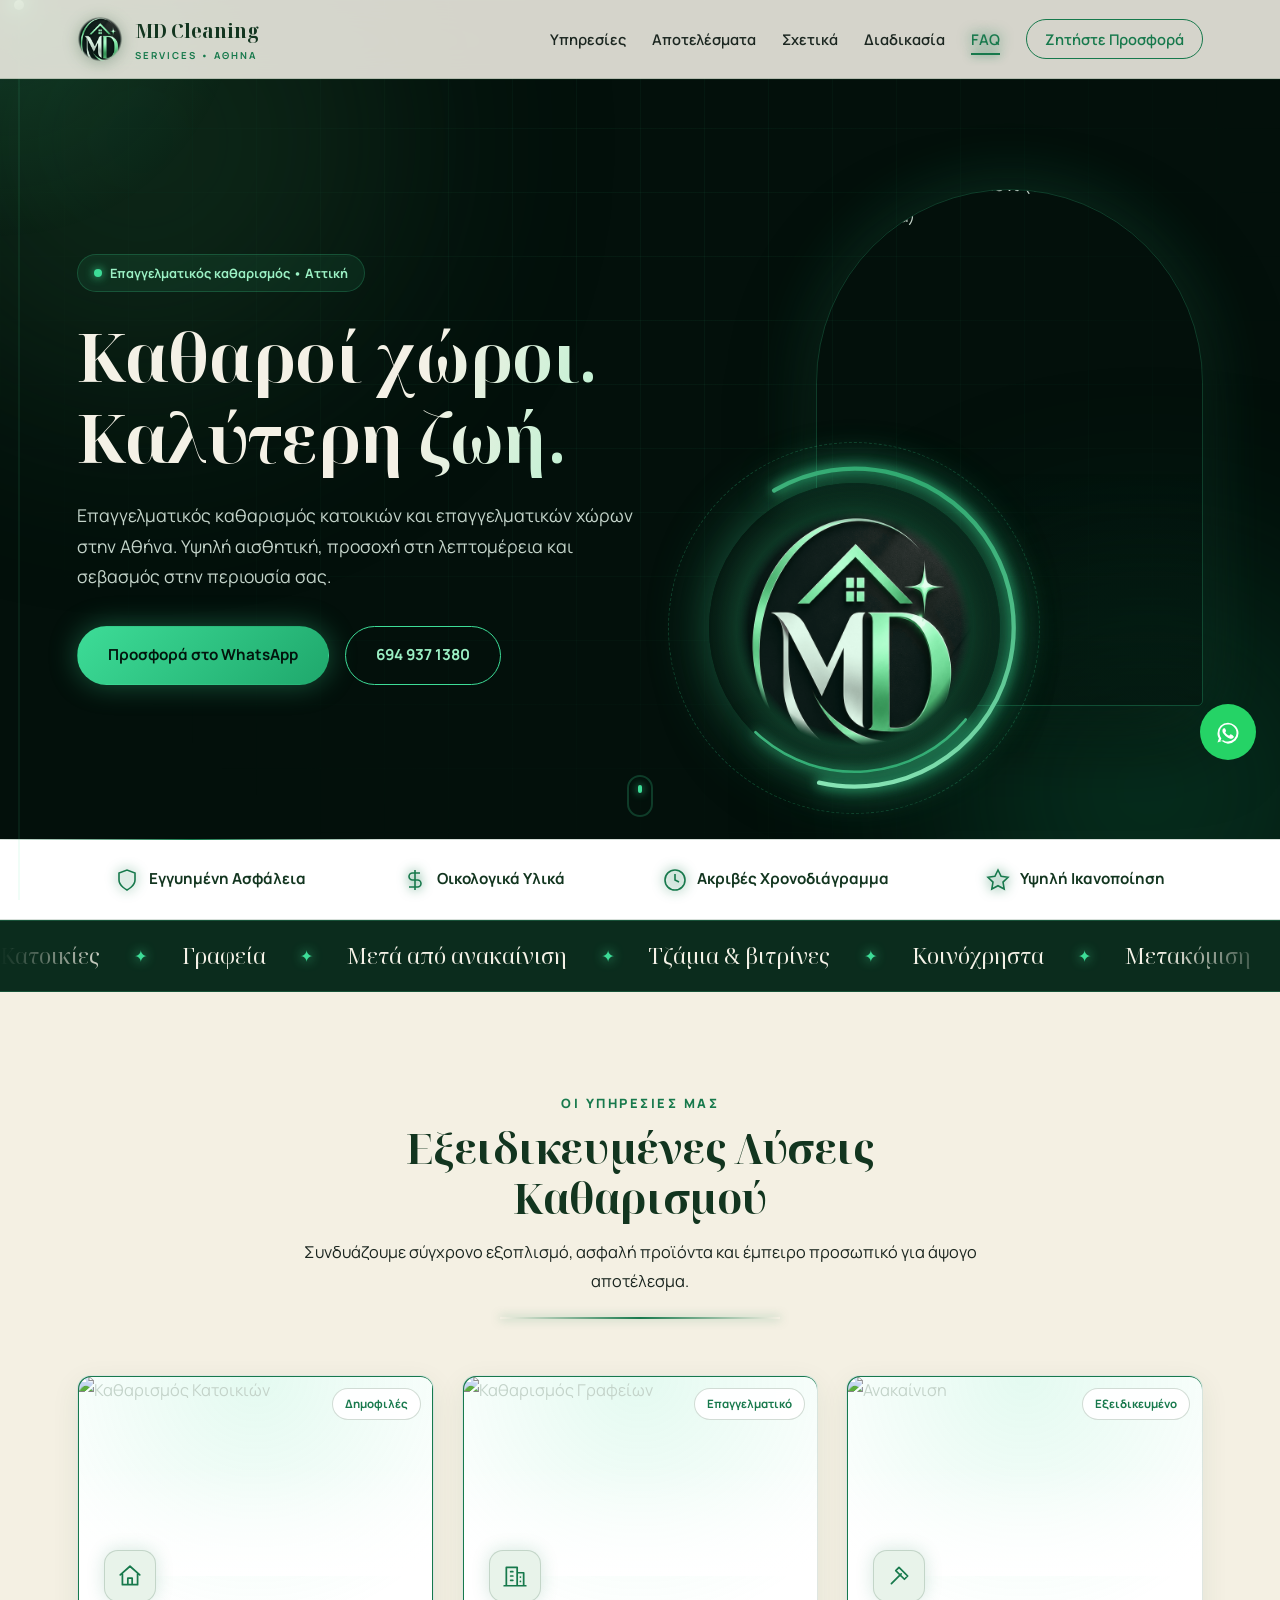
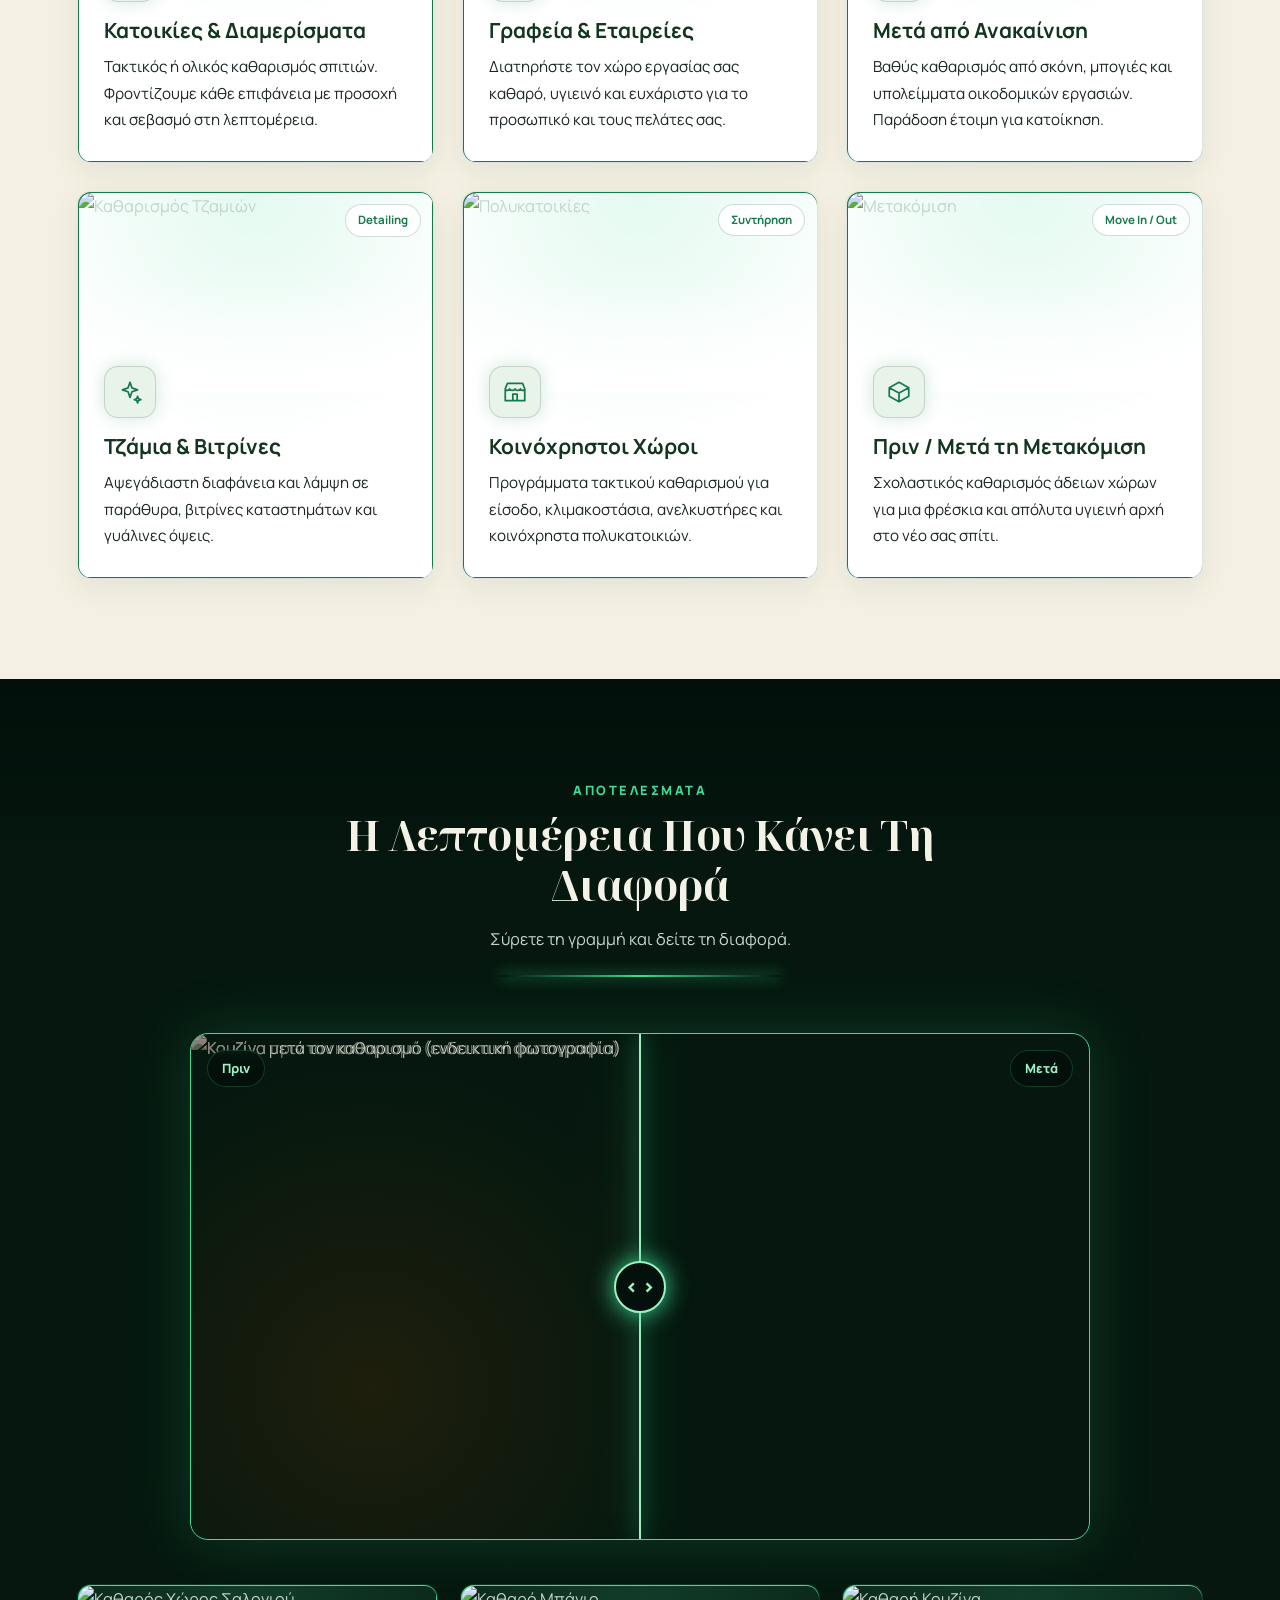
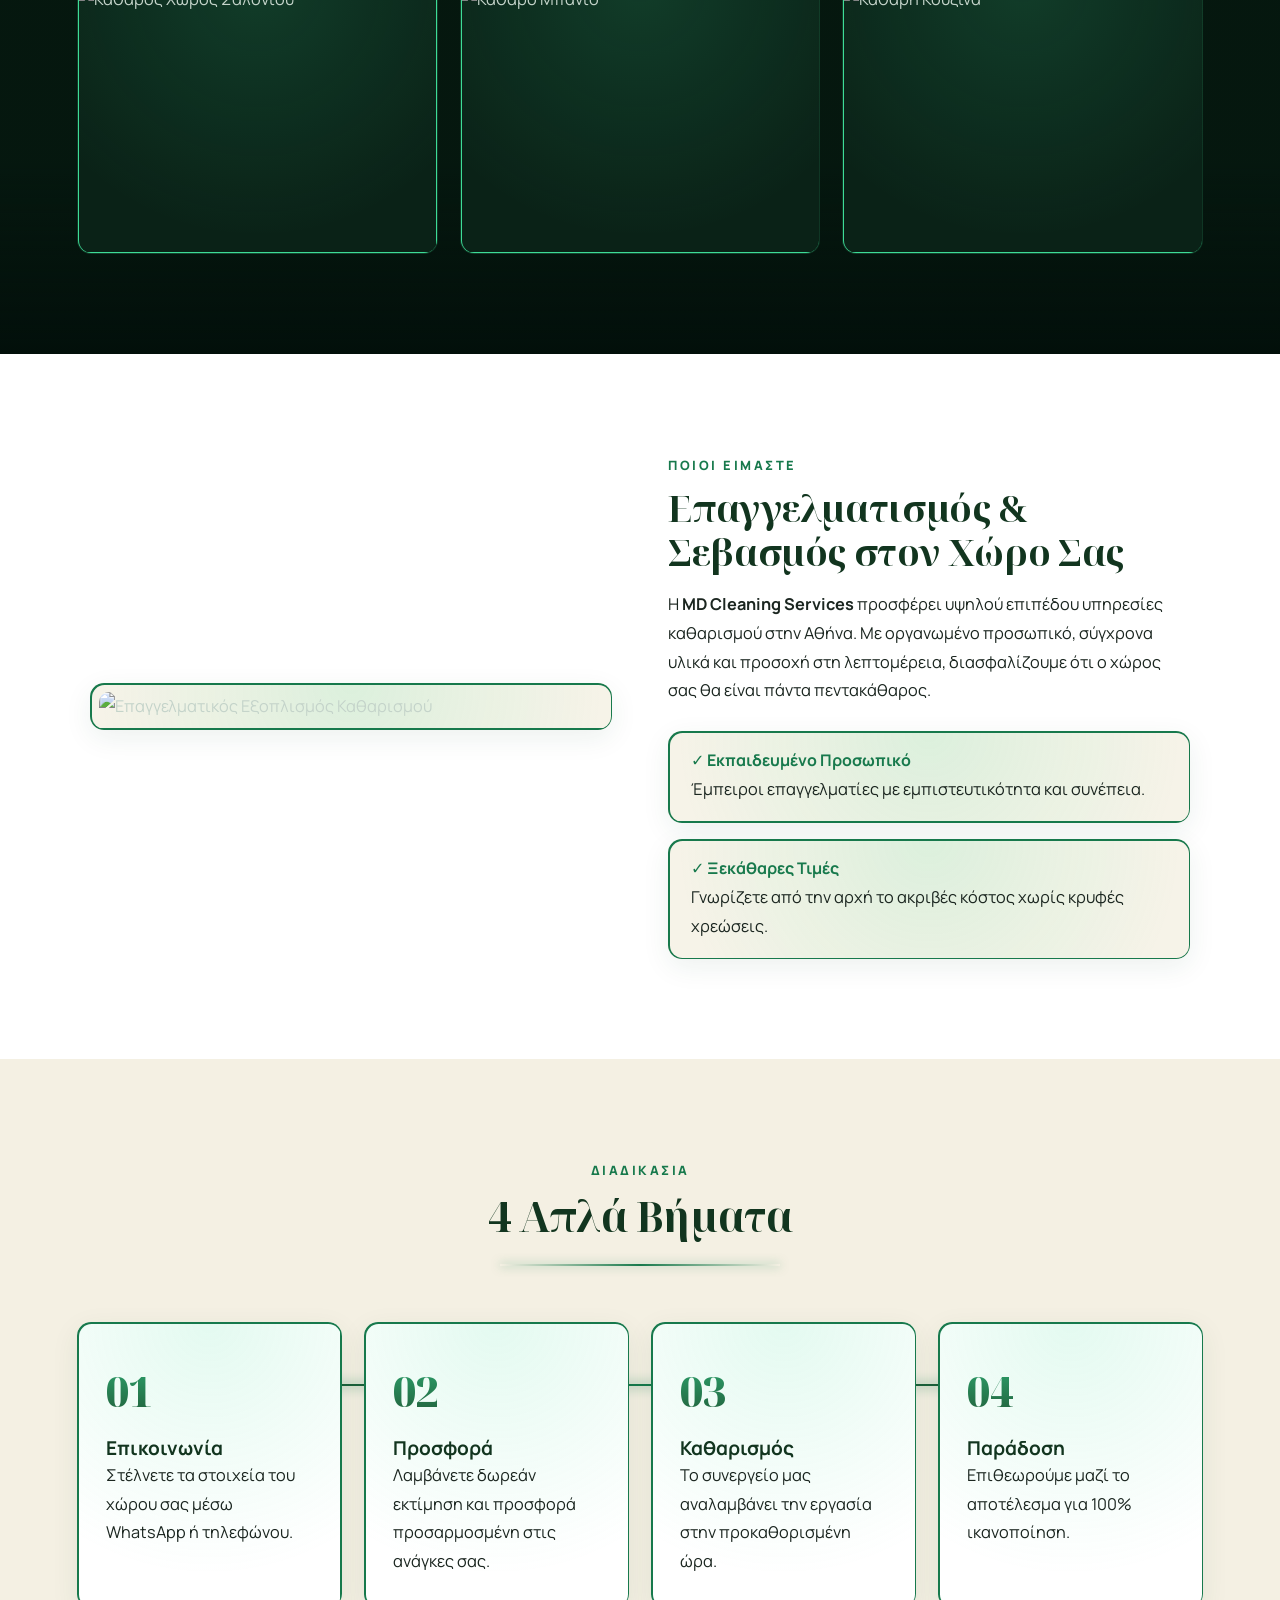
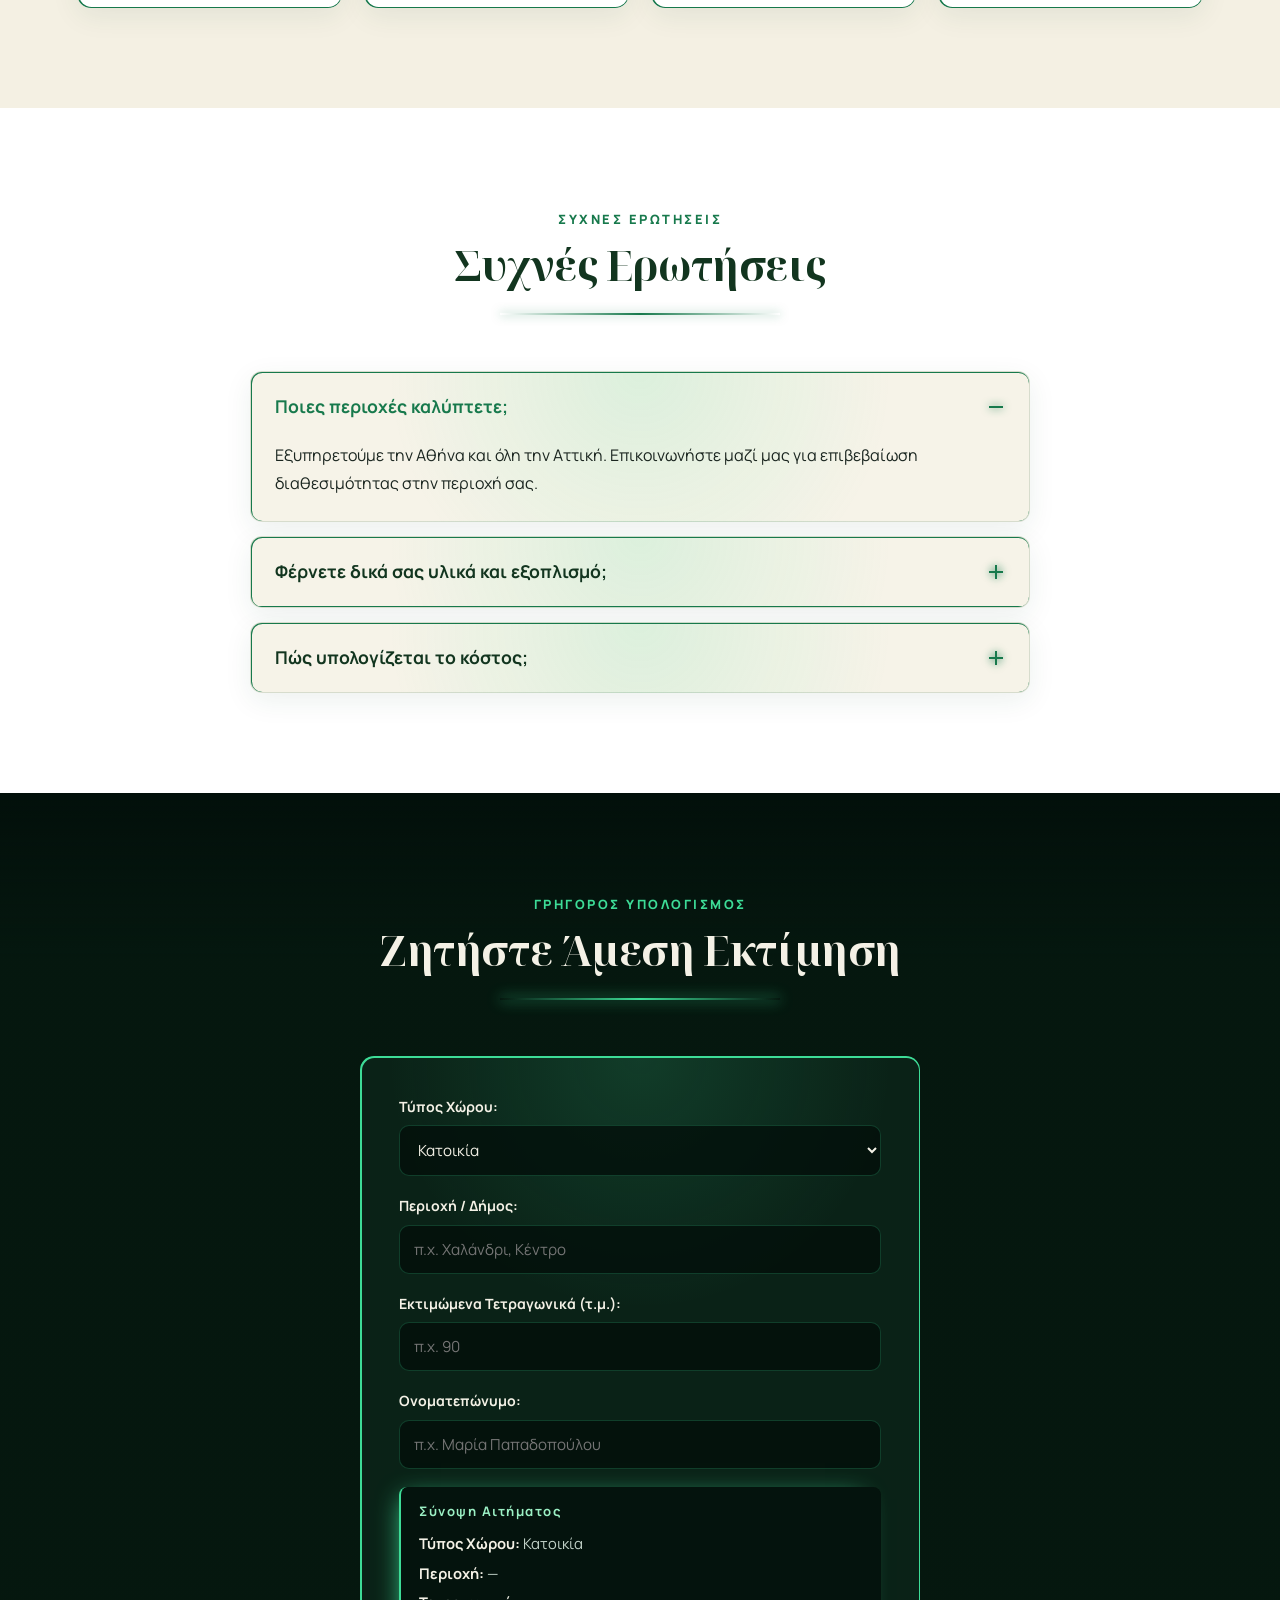
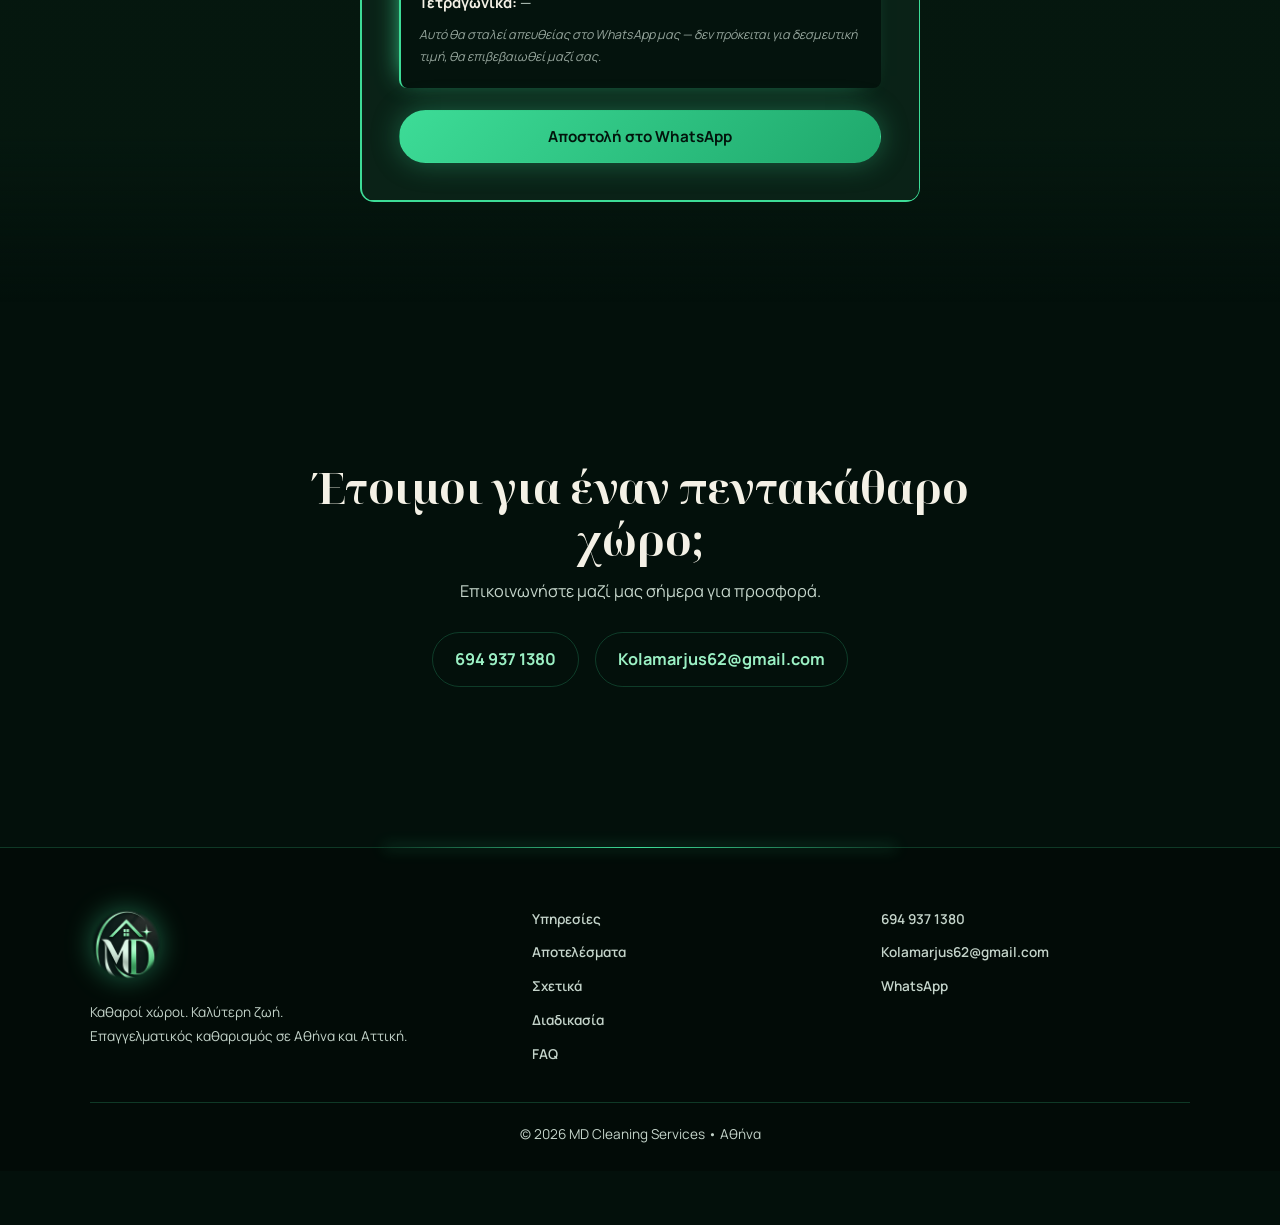
==== commit 9f485ca9: "Add files via upload" ====
--- a/index.html
+++ b/index.html
@@ -50,7 +50,7 @@
     <div class="scroll-progress" id="scrollProgress"></div>
 
     <!-- Navigation -->
-    <header class="navbar">
+    <header class="navbar light">
         <div class="logo">
             <img src="logo-mark.png" alt="MD Cleaning Services Logo">
             <div class="logo-text">MD Cleaning<span>SERVICES • ΑΘΗΝΑ</span></div>
@@ -84,16 +84,23 @@
                 </div>
             </div>
             <div class="hero-visual">
+                <figure class="hero-photo"><img src="https://images.unsplash.com/photo-1600585154340-be6161a56a0c?auto=format&fit=crop&w=900&q=80" alt="Φωτεινό, καθαρό σαλόνι (ενδεικτική φωτογραφία)"></figure>
                 <div class="logo-glow-wrapper">
-                    <span class="ring r1"></span><span class="ring r2"></span><span class="ring r3"></span>
-                    <img src="logo-hero.png" alt="MD Cleaning Services">
-                </div>
-            </div>
-        </div>
+                    <span class="ring r2"></span>
+                    <svg class="arcs" viewBox="0 0 100 100" aria-hidden="true">
+                        <defs><linearGradient id="arcG" x1="0" y1="0" x2="1" y2="1"><stop offset="0" stop-color="#9bf0c4"/><stop offset="1" stop-color="#1f9d63"/></linearGradient></defs>
+                        <circle class="arc a1" cx="50" cy="50" r="48" pathLength="100"/>
+                        <circle class="arc a2" cx="50" cy="50" r="43.5" pathLength="100"/>
+                    </svg>
+                    <img src="logo-mark.png" alt="MD Cleaning Services">
+                </div>
+            </div>
+        </div>
+        <a href="#services" class="scroll-cue" aria-label="Προχωρήστε προς τα κάτω"><span></span></a>
     </section>
 
     <!-- Trust Strip -->
-    <section class="trust-strip">
+    <section class="trust-strip light white">
         <div class="trust-row reveal-stagger">
             <div class="trust-item">
                 <svg viewBox="0 0 24 24" fill="none" stroke="currentColor" stroke-width="1.6"><path d="M12 22s8-4 8-10V5l-8-3-8 3v7c0 6 8 10 8 10z"/></svg>
@@ -114,8 +121,10 @@
         </div>
     </section>
 
+
+    <div class="marquee" aria-hidden="true"><div class="track"><span>Κατοικίες</span><i>✦</i><span>Γραφεία</span><i>✦</i><span>Μετά από ανακαίνιση</span><i>✦</i><span>Τζάμια & βιτρίνες</span><i>✦</i><span>Κοινόχρηστα</span><i>✦</i><span>Μετακόμιση</span><i>✦</i><span>Αττική</span><i>✦</i><span>Κατοικίες</span><i>✦</i><span>Γραφεία</span><i>✦</i><span>Μετά από ανακαίνιση</span><i>✦</i><span>Τζάμια & βιτρίνες</span><i>✦</i><span>Κοινόχρηστα</span><i>✦</i><span>Μετακόμιση</span><i>✦</i><span>Αττική</span><i>✦</i></div></div>
     <!-- Services Section -->
-    <section id="services" class="section">
+    <section id="services" class="section light">
         <div class="container">
             <div class="section-head reveal">
                 <span class="sub-title">ΟΙ ΥΠΗΡΕΣΙΕΣ ΜΑΣ</span>
@@ -211,7 +220,16 @@
     <section id="portfolio" class="section section-alt">
         <div class="container">
             <div class="section-head reveal">
+                <span class="sub-title">ΑΠΟΤΕΛΕΣΜΑΤΑ</span>
                 <h2>Η Λεπτομέρεια Που Κάνει Τη Διαφορά</h2>
+                <p>Σύρετε τη γραμμή και δείτε τη διαφορά.</p>
+            </div>
+            <div class="ba reveal" style="--p:50%">
+                <img class="ba-after" src="https://images.unsplash.com/photo-1556911220-e15b29be8c8f?auto=format&fit=crop&w=1400&q=80" alt="Κουζίνα μετά τον καθαρισμό (ενδεικτική φωτογραφία)" loading="lazy">
+                <div class="ba-before"><img src="https://images.unsplash.com/photo-1556911220-e15b29be8c8f?auto=format&fit=crop&w=1400&q=80" alt="Κουζίνα πριν τον καθαρισμό (ενδεικτική φωτογραφία)" loading="lazy"></div>
+                <span class="ba-tag l">Πριν</span><span class="ba-tag r">Μετά</span>
+                <div class="ba-handle"></div>
+                <input type="range" min="0" max="100" value="50" aria-label="Σύρετε για σύγκριση πριν και μετά">
             </div>
             <div class="gallery-grid reveal-stagger">
                 <div class="gallery-item" tabindex="0" role="button" aria-label="Μεγέθυνση εικόνας: Σαλόνι Κατοικίας">
@@ -231,7 +249,7 @@
     </section>
 
     <!-- About Section -->
-    <section id="about" class="section">
+    <section id="about" class="section light white">
         <div class="about-grid">
             <div class="about-img-box reveal">
                 <img src="https://images.unsplash.com/photo-1581578731548-c64695cc6952?auto=format&fit=crop&w=900&q=80" alt="Επαγγελματικός Εξοπλισμός Καθαρισμού" loading="lazy" decoding="async">
@@ -255,7 +273,7 @@
     </section>
 
     <!-- Process -->
-    <section id="process" class="section section-alt">
+    <section id="process" class="section light">
         <div class="container">
             <div class="section-head reveal">
                 <span class="sub-title">ΔΙΑΔΙΚΑΣΙΑ</span>
@@ -287,7 +305,7 @@
     </section>
 
     <!-- FAQ Section -->
-    <section id="faq" class="section">
+    <section id="faq" class="section light white">
         <div class="container">
             <div class="section-head reveal">
                 <span class="sub-title">ΣΥΧΝΕΣ ΕΡΩΤΗΣΕΙΣ</span>
@@ -374,8 +392,22 @@
         </div>
     </section>
 
-    <footer>
-        <p>&copy; 2026 MD Cleaning Services • Αθήνα</p>
+    <footer class="site-footer">
+        <div class="foot-grid">
+            <div class="foot-brand">
+                <img src="logo-mark.png" alt="MD Cleaning Services">
+                <p>Καθαροί χώροι. Καλύτερη ζωή.<br>Επαγγελματικός καθαρισμός σε Αθήνα και Αττική.</p>
+            </div>
+            <nav class="foot-links" aria-label="Σύνδεσμοι">
+                <a href="#services">Υπηρεσίες</a><a href="#portfolio">Αποτελέσματα</a><a href="#about">Σχετικά</a><a href="#process">Διαδικασία</a><a href="#faq">FAQ</a>
+            </nav>
+            <div class="foot-contact">
+                <a href="tel:+306949371380">694 937 1380</a>
+                <a href="mailto:Kolamarjus62@gmail.com">Kolamarjus62@gmail.com</a>
+                <a href="https://wa.me/306949371380" target="_blank">WhatsApp</a>
+            </div>
+        </div>
+        <p class="foot-copy">&copy; 2026 MD Cleaning Services • Αθήνα</p>
     </footer>
 
     <!-- Mobile Sticky Bar -->
--- a/style.css
+++ b/style.css
@@ -213,3 +213,114 @@
  .fab-whatsapp{display:none}.mobile-sticky-bar{display:flex}
 }
 @media (prefers-reduced-motion:reduce){*,*::before,*::after{animation:none!important;transition:none!important}.reveal,.reveal-stagger>*{opacity:1;transform:none}.fx::after{--a:360deg}html{scroll-behavior:auto}}
+
+/* ===== V2: warmer, more human — beige & white sections, hero photo, readable type ===== */
+body{font-size:1.02rem}
+h3,h4{font-family:var(--sans);font-weight:700;letter-spacing:0;line-height:1.35}
+
+/* light scope: beige / white surfaces keep the green as accent */
+.light{--cream:#12351f;--text:#3d5246;--em:#17794c;--mint:#17794c;--deep:#1f5130;--glow:rgba(23,121,76,.35);--line:rgba(31,81,48,.18);--card:#fff}
+.light.white{--card:#f6f3e8}
+.section.light{background:#f4f0e3}
+.section.light.white,.trust-strip.light.white{background:#fff}
+.light .fx{border-color:rgba(31,81,48,.14);box-shadow:0 8px 28px rgba(31,81,48,.08)}
+.light .fx:hover{box-shadow:0 20px 48px rgba(31,81,48,.16),0 0 36px rgba(23,121,76,.14)}
+.light .card-icon{background:#e8f3ea;box-shadow:0 0 18px rgba(23,121,76,.18)}
+.light .p-num{background:linear-gradient(#2fae75,#1f5130);-webkit-background-clip:text;background-clip:text}
+.light .section-head::after,.light .trust-strip::before{box-shadow:0 0 10px rgba(23,121,76,.5)}
+.light .faq-question h4{color:var(--cream)}
+.light .estimator-form input{color:#fff}
+.card-img-wrap::after{background:linear-gradient(180deg,rgba(0,0,0,0) 45%,var(--card))}
+.card-badge{background:rgba(255,255,255,.92);color:#17794c;border-color:rgba(31,81,48,.2)}
+.card-img-wrap img,.gallery-item img,.about-img-box img{filter:saturate(.95)}
+
+/* light navbar */
+.navbar.light{background:rgba(248,245,236,.86);box-shadow:0 1px 0 var(--line)}
+.navbar.light.scrolled{box-shadow:0 10px 36px rgba(31,81,48,.18)}
+.navbar.light .logo img{filter:drop-shadow(0 2px 8px rgba(31,81,48,.35))}
+.navbar.light .btn-nav:hover{color:#fff!important}
+.navbar.light .hamburger span{background:#12351f}
+.trust-strip.light{border-color:var(--line)}
+
+/* readable FAQ */
+.faq-question{padding:22px 24px}
+.faq-question h4{font-size:1.1rem;font-weight:700;line-height:1.45}
+.faq-answer{padding:0 24px}
+.faq-item.open .faq-answer{padding:0 24px 24px;max-height:260px}
+.faq-answer p{font-size:1rem;line-height:1.75;color:var(--text)}
+
+/* hero: photo arch + logo medallion (logo keeps tilt, rings and float) */
+.hero-visual{display:block;position:relative;min-height:560px}
+.hero-photo{width:80%;margin:0 0 0 auto;aspect-ratio:3/4;border-radius:999px 999px 28px 28px;overflow:hidden;position:relative;border:1px solid var(--line);box-shadow:0 30px 80px rgba(0,0,0,.55),0 0 70px rgba(61,220,151,.2);transition:transform .25s ease-out}
+.hero-photo::after{content:'';position:absolute;inset:0;background:linear-gradient(180deg,transparent 55%,rgba(3,16,11,.55))}
+.hero-photo img{width:100%;height:100%;object-fit:cover;display:block;transform:scale(1.08);animation:kb 18s ease-in-out infinite alternate}
+@keyframes kb{to{transform:scale(1.18) translateY(-2%)}}
+.hero-visual .logo-glow-wrapper{position:absolute;left:-2%;bottom:-24px;width:60%;max-width:none;z-index:3;border-radius:50%;background:radial-gradient(circle,#0b2c1d 30%,#03100b 72%);box-shadow:0 0 0 6px rgba(244,241,230,.9),0 0 60px rgba(61,220,151,.4),0 20px 50px rgba(0,0,0,.5)}
+.hero-visual .logo-glow-wrapper img{width:118%;max-width:none}
+.hero-visual .ring.r2{inset:-14%}
+
+@media (max-width:768px){
+ .navbar.light nav{background:#f6f2e6}
+ .hero-visual{min-height:480px;max-width:420px;margin:0 auto}
+ .hero-visual .logo-glow-wrapper{width:58%}
+ .hero-photo{width:82%}
+}
+
+/* V2.1: darker description text on beige/white sections */
+.light{--text:#1b2620}
+.light p,.light .faq-answer p{color:#1b2620}
+.light .estimate-note{color:#1b2620}
+
+/* ===== V3: marquee, before/after, process line, scroll cue, footer ===== */
+.marquee{overflow:hidden;background:#0b2c1d;border-block:1px solid var(--line);padding:16px 0;position:relative}
+.marquee::before,.marquee::after{content:'';position:absolute;top:0;bottom:0;width:120px;z-index:2;pointer-events:none}
+.marquee::before{left:0;background:linear-gradient(90deg,#0b2c1d,transparent)}
+.marquee::after{right:0;background:linear-gradient(-90deg,#0b2c1d,transparent)}
+.marquee .track{display:flex;gap:34px;width:max-content;animation:marq 38s linear infinite}
+.marquee:hover .track{animation-play-state:paused}
+.marquee span{font-family:var(--serif);font-size:1.35rem;color:#f4f1e6;white-space:nowrap}
+.marquee i{font-style:normal;color:var(--em);text-shadow:0 0 12px var(--em);align-self:center}
+@keyframes marq{to{transform:translateX(-50%)}}
+
+.ba{position:relative;max-width:900px;margin:0 auto 44px;aspect-ratio:16/9;border-radius:18px;overflow:hidden;border:1px solid var(--em);box-shadow:0 0 60px rgba(61,220,151,.18);touch-action:pan-y;user-select:none}
+.ba img{position:absolute;inset:0;width:100%;height:100%;object-fit:cover;display:block}
+.ba-before{position:absolute;inset:0;clip-path:inset(0 calc(100% - var(--p)) 0 0)}
+.ba-before img{filter:grayscale(.75) brightness(.55) contrast(.9) sepia(.35)}
+.ba-before::after{content:'';position:absolute;inset:0;background:radial-gradient(circle at 20% 70%,rgba(60,40,10,.45),transparent 40%),radial-gradient(circle at 70% 30%,rgba(60,40,10,.35),transparent 35%)}
+.ba-tag{position:absolute;top:16px;padding:6px 14px;border-radius:999px;background:rgba(3,16,11,.8);backdrop-filter:blur(6px);color:var(--mint);font-size:.8rem;font-weight:800;border:1px solid var(--line);z-index:3}
+.ba-tag.l{left:16px}.ba-tag.r{right:16px}
+.ba-handle{position:absolute;top:0;bottom:0;left:var(--p);width:2px;margin-left:-1px;background:var(--mint);box-shadow:0 0 18px var(--em),0 0 40px var(--em);z-index:3;pointer-events:none}
+.ba-handle::after{content:'‹ ›';position:absolute;top:50%;left:50%;transform:translate(-50%,-50%);width:48px;height:48px;border-radius:50%;background:var(--bg);border:2px solid var(--mint);color:var(--mint);display:grid;place-items:center;font-size:1.3rem;font-weight:800;box-shadow:0 0 24px var(--em)}
+.ba input{position:absolute;inset:0;width:100%;height:100%;opacity:0;cursor:ew-resize;z-index:4;margin:0}
+.ba:focus-within{outline:2px solid var(--mint);outline-offset:4px}
+
+@media (min-width:900px){
+ .process-cards::before{content:'';position:absolute;top:62px;left:8%;right:8%;height:2px;background:linear-gradient(90deg,var(--deep),var(--em),var(--deep));box-shadow:0 0 12px var(--em);transform:scaleX(0);transform-origin:left;transition:transform 1.8s cubic-bezier(.3,.7,.2,1) .3s}
+ .process-cards.is-visible::before{transform:scaleX(1)}
+}
+.p-card .p-num{position:relative}
+
+.scroll-cue{position:absolute;left:50%;bottom:22px;width:26px;height:42px;margin-left:-13px;border:2px solid var(--line);border-radius:14px;display:block}
+.scroll-cue span{position:absolute;left:50%;top:8px;width:4px;height:8px;margin-left:-2px;border-radius:2px;background:var(--em);box-shadow:0 0 8px var(--em);animation:cue 1.8s ease-in-out infinite}
+@keyframes cue{0%{opacity:0;transform:translateY(0)}30%{opacity:1}100%{opacity:0;transform:translateY(16px)}}
+
+.site-footer{padding:60px 6% 24px;text-align:left;background:#020b07}
+.foot-grid{max-width:1100px;margin:0 auto;display:grid;grid-template-columns:1.3fr 1fr 1fr;gap:40px;padding-bottom:36px}
+.foot-brand img{width:72px;height:72px;margin-bottom:14px;filter:drop-shadow(0 0 14px var(--glow))}
+.foot-links,.foot-contact{display:flex;flex-direction:column;gap:10px}
+.site-footer a{color:var(--text);text-decoration:none;font-weight:600;transition:.3s;width:fit-content}
+.site-footer a:hover{color:var(--mint);text-shadow:0 0 14px var(--em);transform:translateX(4px)}
+.foot-copy{max-width:1100px;margin:0 auto;border-top:1px solid var(--line);padding-top:20px;font-size:.85rem;text-align:center}
+@media (max-width:768px){.foot-grid{grid-template-columns:1fr;text-align:center}.foot-brand img,.site-footer a{margin-inline:auto}.foot-links,.foot-contact{align-items:center}.scroll-cue{display:none}}
+.marquee .track{padding-right:34px}
+
+/* ===== V4: the two circling arcs are back ===== */
+.hero-visual .logo-glow-wrapper{background:radial-gradient(circle,#0b2c1d 40%,#03100b 75%);box-shadow:0 0 60px rgba(61,220,151,.35),0 20px 50px rgba(0,0,0,.5)}
+.hero-visual .logo-glow-wrapper img{width:84%}
+.arcs{position:absolute;inset:-7%;width:114%;height:114%;z-index:1;animation:spin 30s linear infinite;filter:drop-shadow(0 0 6px #3ddc97) drop-shadow(0 0 16px rgba(61,220,151,.6));overflow:visible}
+.arc{fill:none;stroke:url(#arcG);stroke-linecap:round}
+.arc.a1{stroke-width:1.3;stroke-dasharray:0 100;animation:arcdraw 2.4s cubic-bezier(.3,.7,.2,1) .4s forwards;transform:rotate(-120deg);transform-origin:50% 50%}
+.arc.a2{stroke-width:.8;stroke-dasharray:0 100;animation:arcdraw2 2.4s cubic-bezier(.3,.7,.2,1) .9s forwards;transform:rotate(40deg);transform-origin:50% 50%}
+@keyframes arcdraw{to{stroke-dasharray:62 38}}
+@keyframes arcdraw2{to{stroke-dasharray:26 74}}
+@media (prefers-reduced-motion:reduce){.arc.a1{stroke-dasharray:62 38}.arc.a2{stroke-dasharray:26 74}}
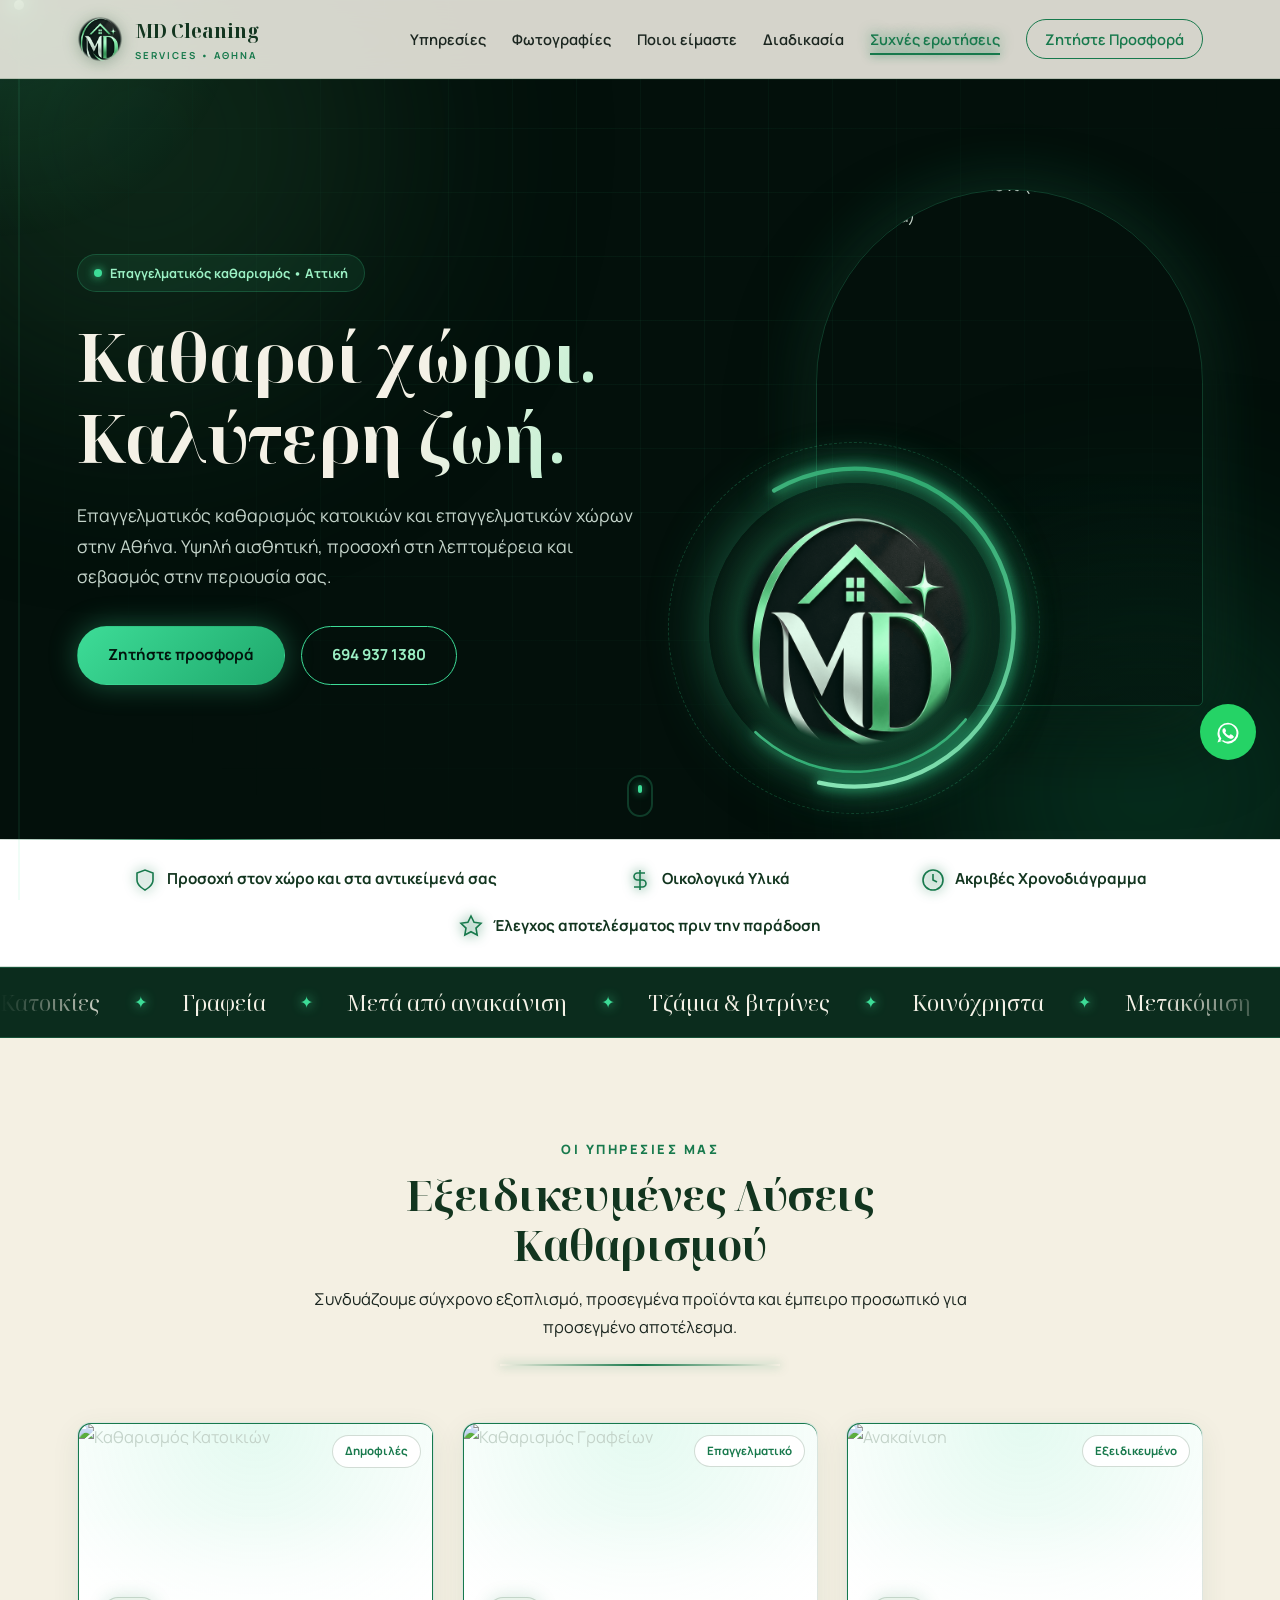
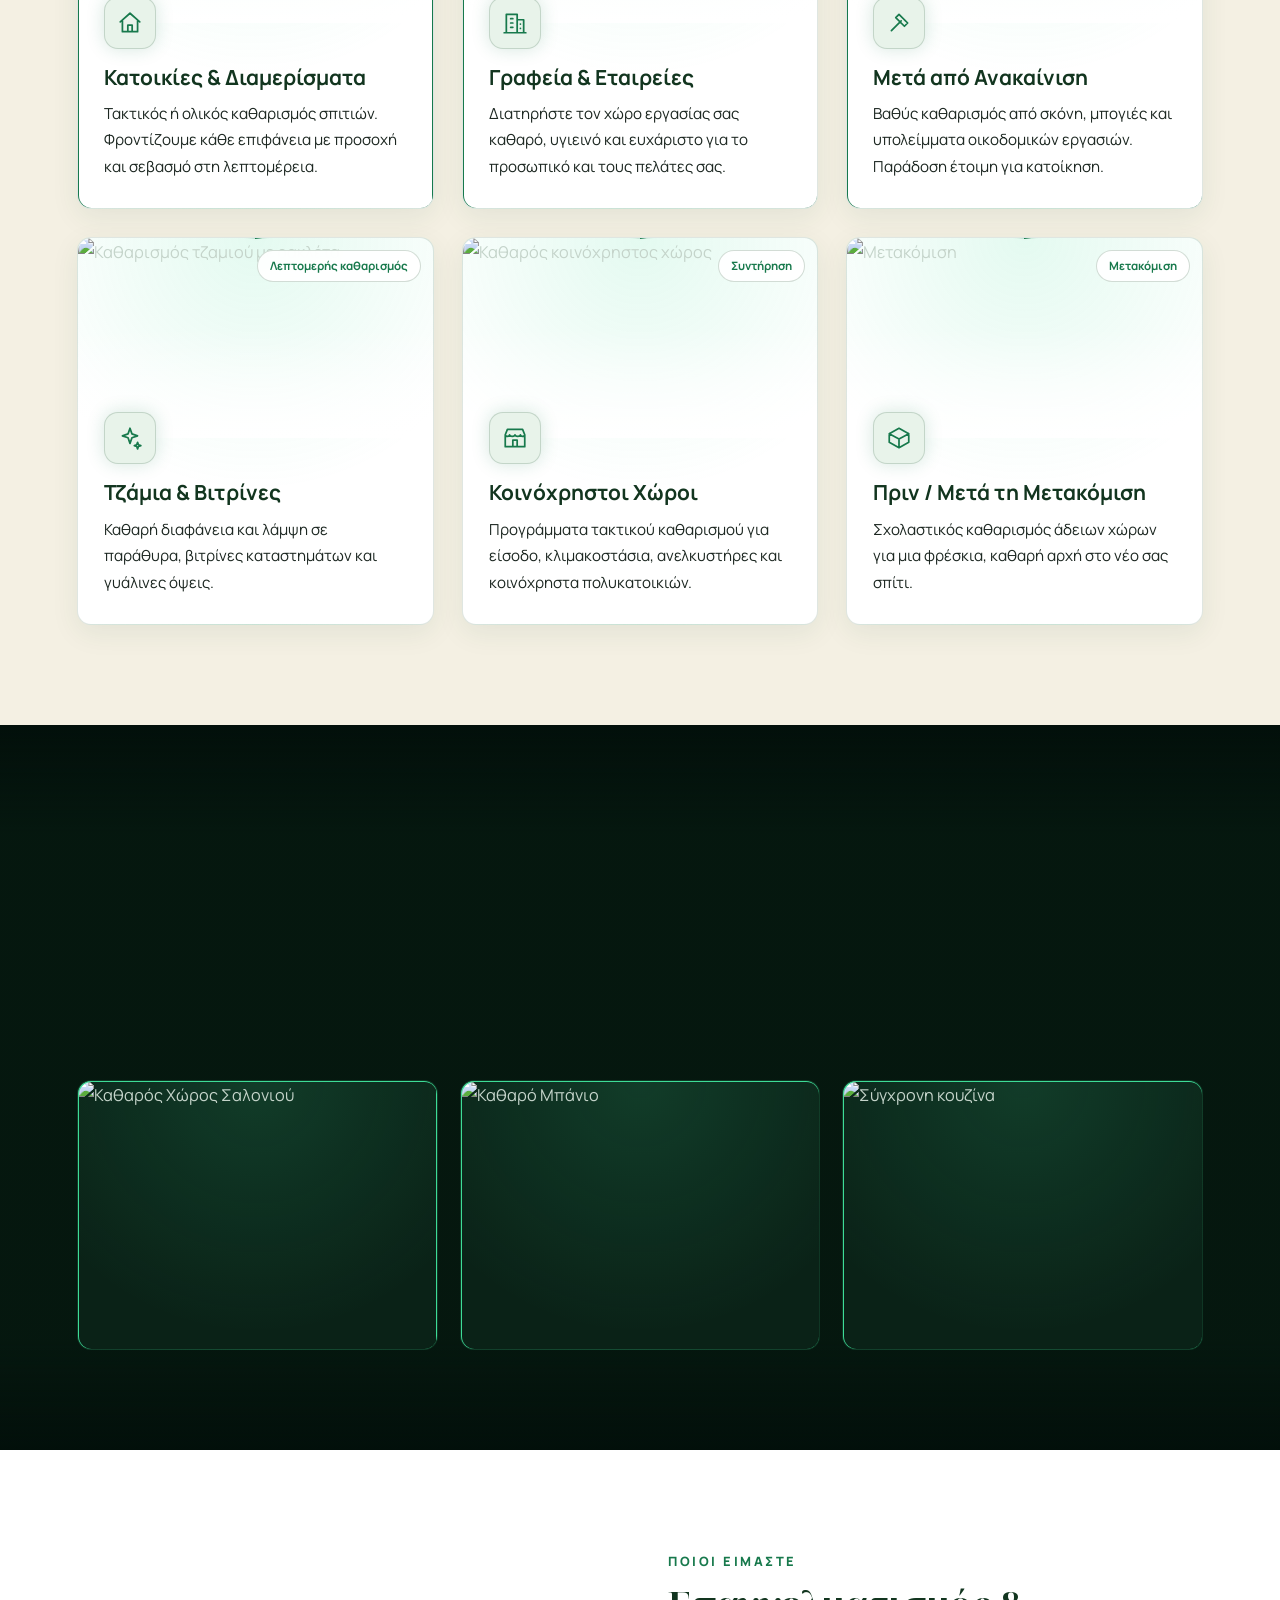
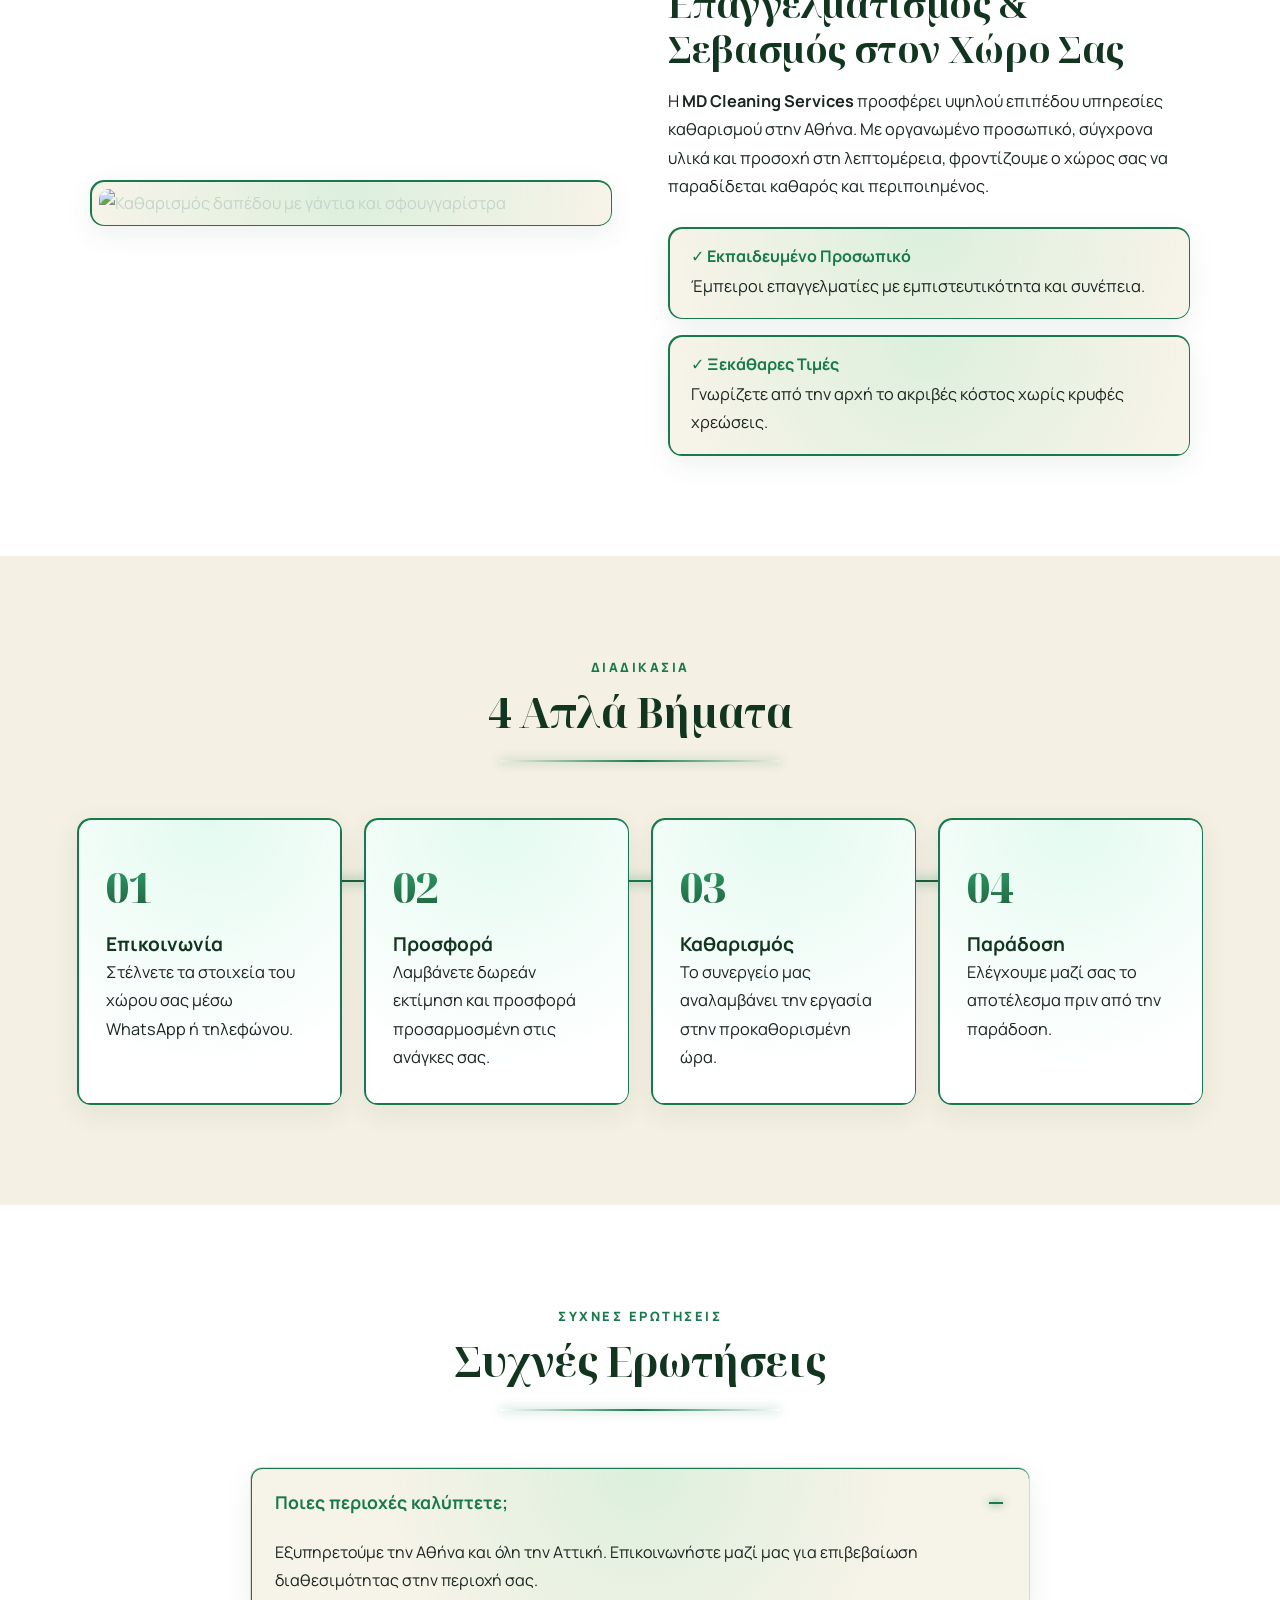
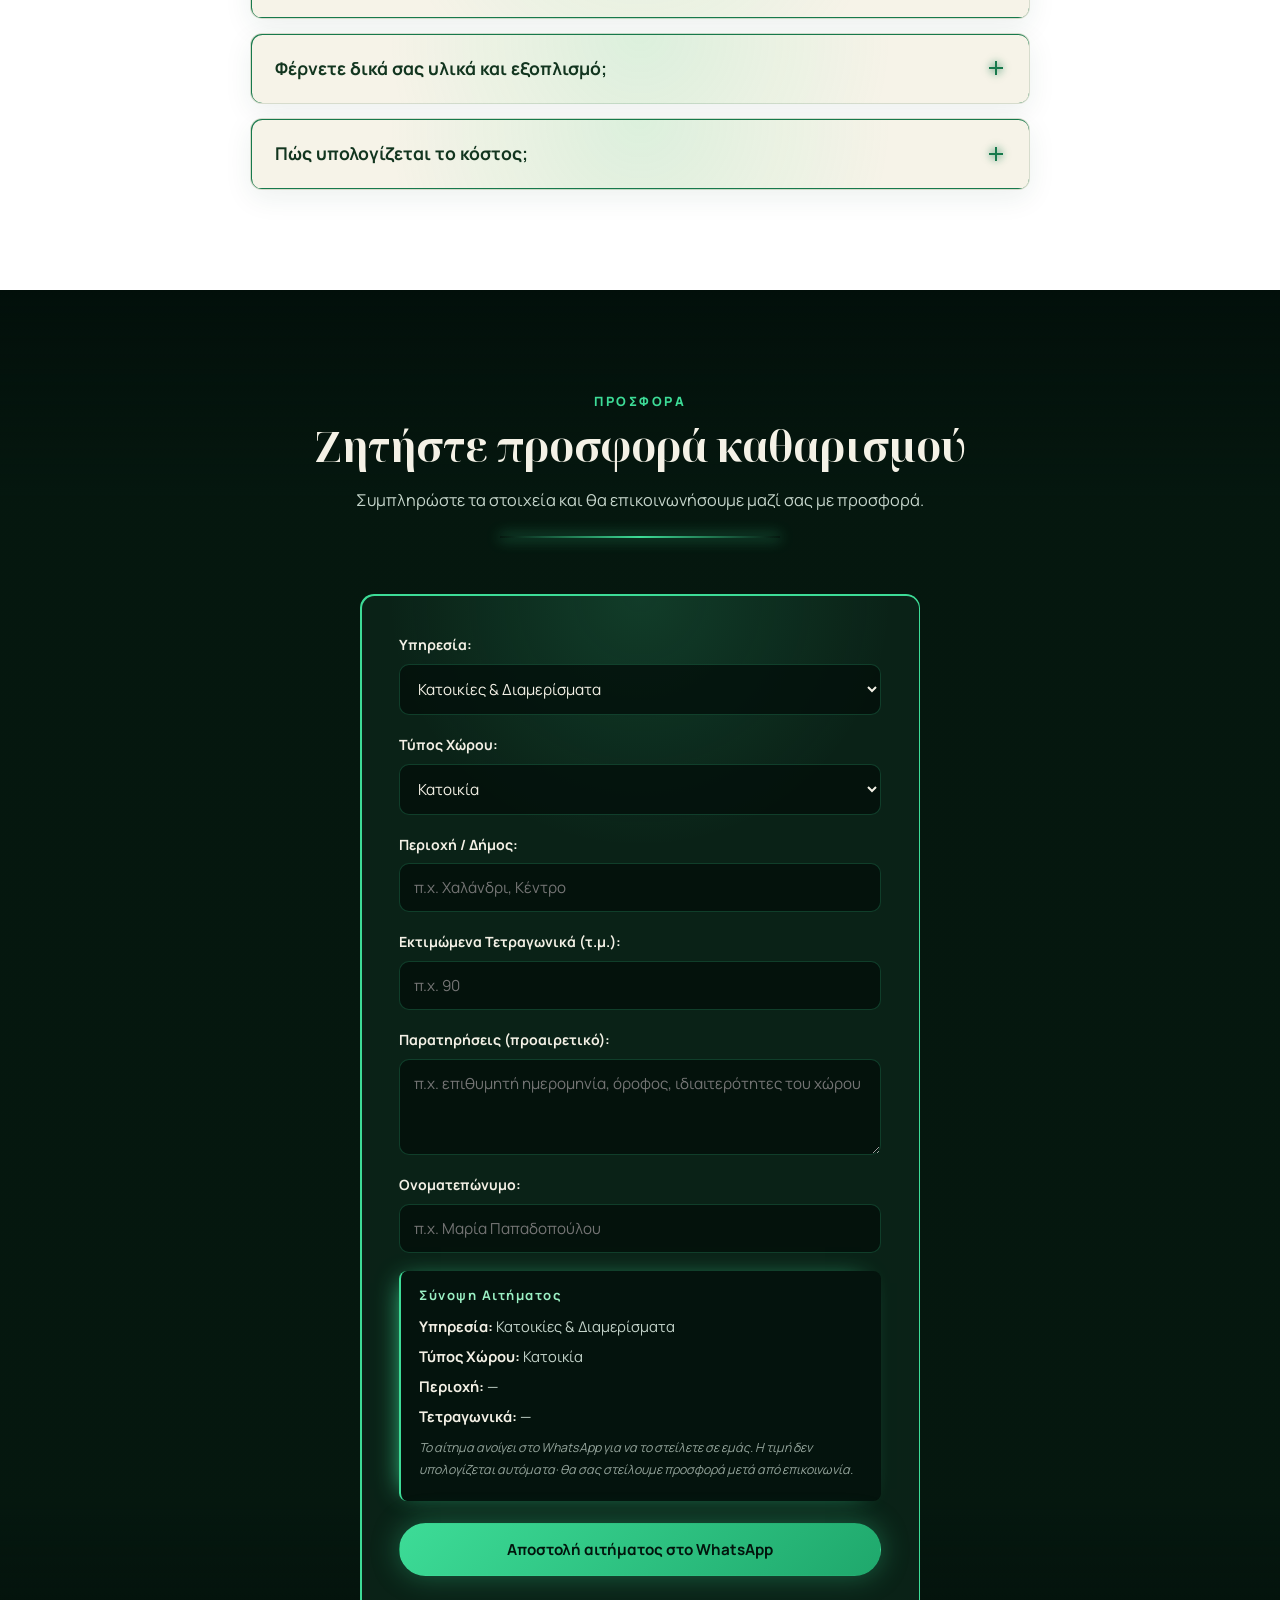
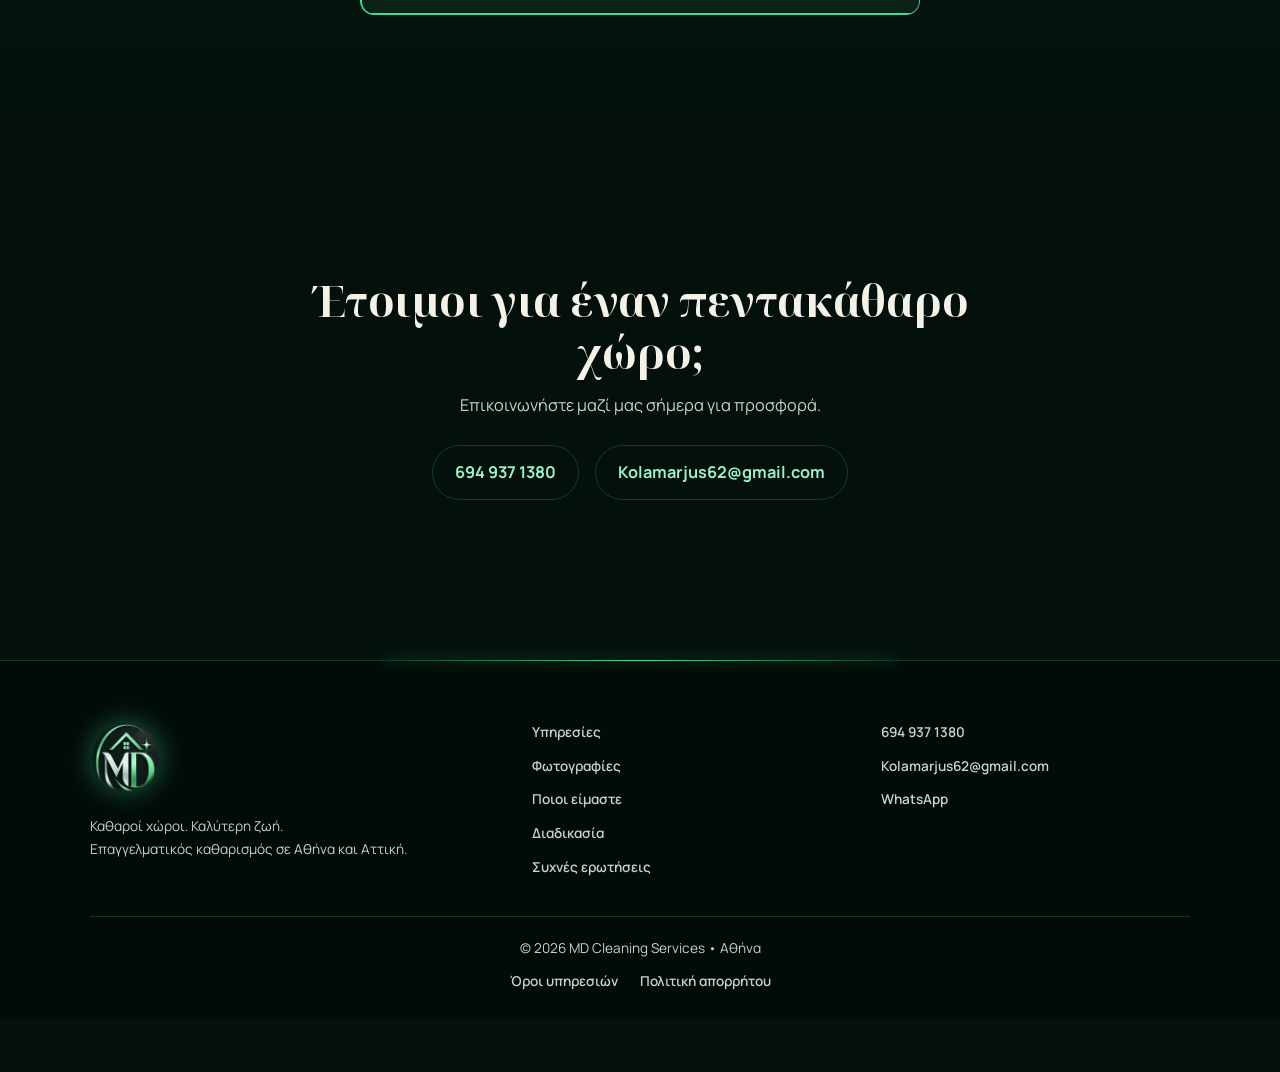
==== commit 11c5f367: "Add files via upload" ====
--- a/index.html
+++ b/index.html
@@ -58,10 +58,10 @@
         <nav>
             <ul>
                 <li><a href="#services">Υπηρεσίες</a></li>
-                <li><a href="#portfolio">Αποτελέσματα</a></li>
-                <li><a href="#about">Σχετικά</a></li>
+                <li><a href="#portfolio">Φωτογραφίες</a></li>
+                <li><a href="#about">Ποιοι είμαστε</a></li>
                 <li><a href="#process">Διαδικασία</a></li>
-                <li><a href="#faq">FAQ</a></li>
+                <li><a href="#faq">Συχνές ερωτήσεις</a></li>
                 <li><a href="https://wa.me/306949371380" target="_blank" class="btn-nav">Ζητήστε Προσφορά</a></li>
             </ul>
         </nav>
@@ -79,7 +79,7 @@
                 <h1>Καθαροί χώροι.<br>Καλύτερη ζωή.</h1>
                 <p>Επαγγελματικός καθαρισμός κατοικιών και επαγγελματικών χώρων στην Αθήνα. Υψηλή αισθητική, προσοχή στη λεπτομέρεια και σεβασμός στην περιουσία σας.</p>
                 <div class="hero-buttons">
-                    <a href="https://wa.me/306949371380" target="_blank" class="btn btn-gold">Προσφορά στο WhatsApp</a>
+                    <a href="https://wa.me/306949371380" target="_blank" class="btn btn-gold">Ζητήστε προσφορά</a>
                     <a href="tel:+306949371380" class="btn btn-outline">694 937 1380</a>
                 </div>
             </div>
@@ -104,7 +104,7 @@
         <div class="trust-row reveal-stagger">
             <div class="trust-item">
                 <svg viewBox="0 0 24 24" fill="none" stroke="currentColor" stroke-width="1.6"><path d="M12 22s8-4 8-10V5l-8-3-8 3v7c0 6 8 10 8 10z"/></svg>
-                <span>Εγγυημένη Ασφάλεια</span>
+                <span>Προσοχή στον χώρο και στα αντικείμενά σας</span>
             </div>
             <div class="trust-item">
                 <svg viewBox="0 0 24 24" fill="none" stroke="currentColor" stroke-width="1.6"><path d="M12 2v20M17 5H9.5a3.5 3.5 0 0 0 0 7h5a3.5 3.5 0 0 1 0 7H6"/></svg>
@@ -116,7 +116,7 @@
             </div>
             <div class="trust-item">
                 <svg viewBox="0 0 24 24" fill="none" stroke="currentColor" stroke-width="1.6"><polygon points="12 2 15.09 8.26 22 9.27 17 14.14 18.18 21.02 12 17.77 5.82 21.02 7 14.14 2 9.27 8.91 8.26 12 2"/></svg>
-                <span>Υψηλή Ικανοποίηση</span>
+                <span>Έλεγχος αποτελέσματος πριν την παράδοση</span>
             </div>
         </div>
     </section>
@@ -129,7 +129,7 @@
             <div class="section-head reveal">
                 <span class="sub-title">ΟΙ ΥΠΗΡΕΣΙΕΣ ΜΑΣ</span>
                 <h2>Εξειδικευμένες Λύσεις Καθαρισμού</h2>
-                <p>Συνδυάζουμε σύγχρονο εξοπλισμό, ασφαλή προϊόντα και έμπειρο προσωπικό για άψογο αποτέλεσμα.</p>
+                <p>Συνδυάζουμε σύγχρονο εξοπλισμό, προσεγμένα προϊόντα και έμπειρο προσωπικό για προσεγμένο αποτέλεσμα.</p>
             </div>
 
             <div class="services-cards-grid reveal-stagger">
@@ -176,20 +176,20 @@
                 <!-- Service 4 -->
                 <div class="service-card-new">
                     <div class="card-img-wrap">
-                        <img src="https://images.unsplash.com/photo-1527515637462-cff94eecc1ac?auto=format&fit=crop&w=800&q=80" alt="Καθαρισμός Τζαμιών" loading="lazy" decoding="async">
-                        <span class="card-badge">Detailing</span>
+                        <img src="photos/glass.jpg" alt="Καθαρισμός τζαμιού με ρακλέτα" loading="lazy" decoding="async">
+                        <span class="card-badge">Λεπτομερής καθαρισμός</span>
                     </div>
                     <div class="card-content">
                         <div class="card-icon"><svg viewBox="0 0 24 24"><path d="M12 3l1.8 5.2L19 10l-5.2 1.8L12 17l-1.8-5.2L5 10l5.2-1.8zM19 16l.8 2.2L22 19l-2.2.8L19 22l-.8-2.2L16 19l2.2-.8z"/></svg></div>
                         <h3>Τζάμια & Βιτρίνες</h3>
-                        <p>Αψεγάδιαστη διαφάνεια και λάμψη σε παράθυρα, βιτρίνες καταστημάτων και γυάλινες όψεις.</p>
+                        <p>Καθαρή διαφάνεια και λάμψη σε παράθυρα, βιτρίνες καταστημάτων και γυάλινες όψεις.</p>
                     </div>
                 </div>
 
                 <!-- Service 5 -->
                 <div class="service-card-new">
                     <div class="card-img-wrap">
-                        <img src="https://images.unsplash.com/photo-1560518883-ce09059eeffa?auto=format&fit=crop&w=800&q=80" alt="Πολυκατοικίες" loading="lazy" decoding="async">
+                        <img src="photos/common.jpg" alt="Καθαρός κοινόχρηστος χώρος" loading="lazy" decoding="async">
                         <span class="card-badge">Συντήρηση</span>
                     </div>
                     <div class="card-content">
@@ -203,12 +203,12 @@
                 <div class="service-card-new">
                     <div class="card-img-wrap">
                         <img src="https://images.unsplash.com/photo-1603712725038-e9334ae8f39f?auto=format&fit=crop&w=800&q=80" alt="Μετακόμιση" loading="lazy" decoding="async">
-                        <span class="card-badge">Move In / Out</span>
+                        <span class="card-badge">Μετακόμιση</span>
                     </div>
                     <div class="card-content">
                         <div class="card-icon"><svg viewBox="0 0 24 24"><path d="M21 8l-9-5-9 5v8l9 5 9-5zM3 8l9 5 9-5M12 13v8"/></svg></div>
                         <h3>Πριν / Μετά τη Μετακόμιση</h3>
-                        <p>Σχολαστικός καθαρισμός άδειων χώρων για μια φρέσκια και απόλυτα υγιεινή αρχή στο νέο σας σπίτι.</p>
+                        <p>Σχολαστικός καθαρισμός άδειων χώρων για μια φρέσκια, καθαρή αρχή στο νέο σας σπίτι.</p>
                     </div>
                 </div>
 
@@ -220,17 +220,21 @@
     <section id="portfolio" class="section section-alt">
         <div class="container">
             <div class="section-head reveal">
-                <span class="sub-title">ΑΠΟΤΕΛΕΣΜΑΤΑ</span>
+                <span class="sub-title">ΦΩΤΟΓΡΑΦΙΕΣ ΧΩΡΩΝ</span>
                 <h2>Η Λεπτομέρεια Που Κάνει Τη Διαφορά</h2>
-                <p>Σύρετε τη γραμμή και δείτε τη διαφορά.</p>
-            </div>
-            <div class="ba reveal" style="--p:50%">
+                <p>Ενδεικτικές φωτογραφίες από χώρους που φροντίζουμε.</p>
+            </div>
+            <!-- Πριν/Μετά: αφαιρέθηκε μέχρι να υπάρξουν πραγματικές φωτογραφίες του ίδιου χώρου.
+
+            <div class="ba reveal" style="- -p:50%">
                 <img class="ba-after" src="https://images.unsplash.com/photo-1556911220-e15b29be8c8f?auto=format&fit=crop&w=1400&q=80" alt="Κουζίνα μετά τον καθαρισμό (ενδεικτική φωτογραφία)" loading="lazy">
                 <div class="ba-before"><img src="https://images.unsplash.com/photo-1556911220-e15b29be8c8f?auto=format&fit=crop&w=1400&q=80" alt="Κουζίνα πριν τον καθαρισμό (ενδεικτική φωτογραφία)" loading="lazy"></div>
                 <span class="ba-tag l">Πριν</span><span class="ba-tag r">Μετά</span>
                 <div class="ba-handle"></div>
                 <input type="range" min="0" max="100" value="50" aria-label="Σύρετε για σύγκριση πριν και μετά">
             </div>
+
+            -->
             <div class="gallery-grid reveal-stagger">
                 <div class="gallery-item" tabindex="0" role="button" aria-label="Μεγέθυνση εικόνας: Σαλόνι Κατοικίας">
                     <img src="https://images.unsplash.com/photo-1600566753376-12c8ab7fb75b?auto=format&fit=crop&w=800&q=80" alt="Καθαρός Χώρος Σαλονιού" loading="lazy" decoding="async">
@@ -241,7 +245,7 @@
                     <div class="gallery-overlay"><span>Απολύμανση Μπάνιου</span></div>
                 </div>
                 <div class="gallery-item" tabindex="0" role="button" aria-label="Μεγέθυνση εικόνας: Καθαρισμός Κουζίνας">
-                    <img src="https://images.unsplash.com/photo-1556911220-e15b29be8c8f?auto=format&fit=crop&w=800&q=80" alt="Καθαρή Κουζίνα" loading="lazy" decoding="async">
+                    <img src="photos/kitchen.jpg" alt="Σύγχρονη κουζίνα" loading="lazy" decoding="async">
                     <div class="gallery-overlay"><span>Καθαρισμός Κουζίνας</span></div>
                 </div>
             </div>
@@ -252,12 +256,12 @@
     <section id="about" class="section light white">
         <div class="about-grid">
             <div class="about-img-box reveal">
-                <img src="https://images.unsplash.com/photo-1581578731548-c64695cc6952?auto=format&fit=crop&w=900&q=80" alt="Επαγγελματικός Εξοπλισμός Καθαρισμού" loading="lazy" decoding="async">
+                <img src="photos/cleaner.jpg" alt="Καθαρισμός δαπέδου με γάντια και σφουγγαρίστρα" loading="lazy" decoding="async">
             </div>
             <div class="about-copy reveal">
                 <span class="sub-title">ΠΟΙΟΙ ΕΙΜΑΣΤΕ</span>
                 <h2>Επαγγελματισμός & Σεβασμός στον Χώρο Σας</h2>
-                <p>Η <strong>MD Cleaning Services</strong> προσφέρει υψηλού επιπέδου υπηρεσίες καθαρισμού στην Αθήνα. Με οργανωμένο προσωπικό, σύγχρονα υλικά και προσοχή στη λεπτομέρεια, διασφαλίζουμε ότι ο χώρος σας θα είναι πάντα πεντακάθαρος.</p>
+                <p>Η <strong>MD Cleaning Services</strong> προσφέρει υψηλού επιπέδου υπηρεσίες καθαρισμού στην Αθήνα. Με οργανωμένο προσωπικό, σύγχρονα υλικά και προσοχή στη λεπτομέρεια, φροντίζουμε ο χώρος σας να παραδίδεται καθαρός και περιποιημένος.</p>
                 <div class="pledge-list">
                     <div class="pledge-box">
                         <h4>✓ Εκπαιδευμένο Προσωπικό</h4>
@@ -298,7 +302,7 @@
                 <div class="p-card">
                     <span class="p-num">04</span>
                     <h3>Παράδοση</h3>
-                    <p>Επιθεωρούμε μαζί το αποτέλεσμα για 100% ικανοποίηση.</p>
+                    <p>Ελέγχουμε μαζί σας το αποτέλεσμα πριν από την παράδοση.</p>
                 </div>
             </div>
         </div>
@@ -341,10 +345,23 @@
     <section id="estimator" class="section section-alt">
         <div class="container">
             <div class="section-head reveal">
-                <span class="sub-title">ΓΡΗΓΟΡΟΣ ΥΠΟΛΟΓΙΣΜΟΣ</span>
-                <h2>Ζητήστε Άμεση Εκτίμηση</h2>
+                <span class="sub-title">ΠΡΟΣΦΟΡΑ</span>
+                <h2>Ζητήστε προσφορά καθαρισμού</h2>
+                <p>Συμπληρώστε τα στοιχεία και θα επικοινωνήσουμε μαζί σας με προσφορά.</p>
             </div>
             <form class="estimator-form reveal" id="whatsappForm">
+                <div class="form-group">
+                    <label for="serviceType">Υπηρεσία:</label>
+                    <select id="serviceType" required>
+                        <option value="Κατοικίες & Διαμερίσματα">Κατοικίες &amp; Διαμερίσματα</option>
+                        <option value="Γραφεία & Εταιρείες">Γραφεία &amp; Εταιρείες</option>
+                        <option value="Μετά από Ανακαίνιση">Μετά από Ανακαίνιση</option>
+                        <option value="Τζάμια & Βιτρίνες">Τζάμια &amp; Βιτρίνες</option>
+                        <option value="Κοινόχρηστοι Χώροι">Κοινόχρηστοι Χώροι</option>
+                        <option value="Πριν / Μετά τη Μετακόμιση">Πριν / Μετά τη Μετακόμιση</option>
+                        <option value="Άλλο / Δεν είμαι σίγουρος">Άλλο / Δεν είμαι σίγουρος</option>
+                    </select>
+                </div>
                 <div class="form-group">
                     <label>Τύπος Χώρου:</label>
                     <select id="propertyType" required>
@@ -363,19 +380,24 @@
                     <input type="number" id="sqm" placeholder="π.χ. 90" required>
                 </div>
                 <div class="form-group">
+                    <label for="notes">Παρατηρήσεις (προαιρετικό):</label>
+                    <textarea id="notes" rows="3" placeholder="π.χ. επιθυμητή ημερομηνία, όροφος, ιδιαιτερότητες του χώρου"></textarea>
+                </div>
+                <div class="form-group">
                     <label>Ονοματεπώνυμο:</label>
                     <input type="text" id="clientName" placeholder="π.χ. Μαρία Παπαδοπούλου" required>
                 </div>
 
                 <div class="estimate-preview" id="estimatePreview">
                     <h4>Σύνοψη Αιτήματος</h4>
+                    <p><strong>Υπηρεσία:</strong> <span id="prevService">Κατοικίες &amp; Διαμερίσματα</span></p>
                     <p><strong>Τύπος Χώρου:</strong> <span id="prevType">Κατοικία</span></p>
                     <p><strong>Περιοχή:</strong> <span id="prevLocation">—</span></p>
                     <p><strong>Τετραγωνικά:</strong> <span id="prevSqm">—</span></p>
-                    <p class="estimate-note">Αυτό θα σταλεί απευθείας στο WhatsApp μας — δεν πρόκειται για δεσμευτική τιμή, θα επιβεβαιωθεί μαζί σας.</p>
-                </div>
-
-                <button type="submit" class="btn btn-gold btn-block">Αποστολή στο WhatsApp</button>
+                    <p class="estimate-note">Το αίτημα ανοίγει στο WhatsApp για να το στείλετε σε εμάς. Η τιμή δεν υπολογίζεται αυτόματα· θα σας στείλουμε προσφορά μετά από επικοινωνία.</p>
+                </div>
+
+                <button type="submit" class="btn btn-gold btn-block">Αποστολή αιτήματος στο WhatsApp</button>
             </form>
         </div>
     </section>
@@ -399,7 +421,7 @@
                 <p>Καθαροί χώροι. Καλύτερη ζωή.<br>Επαγγελματικός καθαρισμός σε Αθήνα και Αττική.</p>
             </div>
             <nav class="foot-links" aria-label="Σύνδεσμοι">
-                <a href="#services">Υπηρεσίες</a><a href="#portfolio">Αποτελέσματα</a><a href="#about">Σχετικά</a><a href="#process">Διαδικασία</a><a href="#faq">FAQ</a>
+                <a href="#services">Υπηρεσίες</a><a href="#portfolio">Φωτογραφίες</a><a href="#about">Ποιοι είμαστε</a><a href="#process">Διαδικασία</a><a href="#faq">Συχνές ερωτήσεις</a>
             </nav>
             <div class="foot-contact">
                 <a href="tel:+306949371380">694 937 1380</a>
@@ -407,7 +429,8 @@
                 <a href="https://wa.me/306949371380" target="_blank">WhatsApp</a>
             </div>
         </div>
-        <p class="foot-copy">&copy; 2026 MD Cleaning Services • Αθήνα</p>
+        <p class="foot-copy">&copy; 2026 MD Cleaning Services • Αθήνα
+            <span class="foot-legal"><a href="terms.html">Όροι υπηρεσιών</a><a href="privacy.html">Πολιτική απορρήτου</a></span></p>
     </footer>
 
     <!-- Mobile Sticky Bar -->
@@ -435,18 +458,17 @@
     <script>
         document.getElementById('whatsappForm').addEventListener('submit', function (e) {
             e.preventDefault();
-            const phoneNumber = "306949371380";
-            const property = document.getElementById('propertyType').value;
-            const location = document.getElementById('location').value;
-            const sqm = document.getElementById('sqm').value;
-            const name = document.getElementById('clientName').value;
-
-            const message = `Γεια σας! Ονομάζομαι ${name} και ενδιαφέρομαι για προσφορά καθαρισμού:%0A%0A` +
-                            `• *Τύπος Χώρου:* ${property}%0A` +
-                            `• *Περιοχή:* ${location}%0A` +
-                            `• *Τετραγωνικά:* ${sqm} τ.μ.`;
-
-            window.open(`https://wa.me/${phoneNumber}?text=${message}`, '_blank');
+            var v = function (id) { return document.getElementById(id).value.trim(); };
+            var lines = [
+                'Γεια σας! Ονομάζομαι ' + v('clientName') + ' και ζητώ προσφορά καθαρισμού:',
+                '',
+                '• Υπηρεσία: ' + v('serviceType'),
+                '• Τύπος χώρου: ' + v('propertyType'),
+                '• Περιοχή: ' + v('location'),
+                '• Τετραγωνικά: ' + v('sqm') + ' τ.μ.'
+            ];
+            if (v('notes')) lines.push('• Παρατηρήσεις: ' + v('notes'));
+            window.open('https://wa.me/306949371380?text=' + encodeURIComponent(lines.join('\n')), '_blank');
         });
     </script>
 </body>
--- a/style.css
+++ b/style.css
@@ -9,7 +9,7 @@
 html{scroll-behavior:smooth}
 body{background:var(--bg);color:var(--text);font-family:var(--sans);line-height:1.75;padding-bottom:54px;overflow-x:hidden;-webkit-font-smoothing:antialiased}
 h1,h2,h3,h4{font-family:var(--serif);color:var(--cream);font-weight:700;letter-spacing:-.01em;line-height:1.2}
-a:focus-visible,button:focus-visible,input:focus-visible,select:focus-visible,.gallery-item:focus-visible{outline:2px solid var(--mint);outline-offset:3px}
+a:focus-visible,button:focus-visible,input:focus-visible,select:focus-visible,textarea:focus-visible,.gallery-item:focus-visible{outline:2px solid var(--mint);outline-offset:3px}
 .container{max-width:1200px;margin:0 auto}
 .sub-title{display:block;color:var(--em);font-size:.8rem;font-weight:800;letter-spacing:2.5px;margin-bottom:10px}
 
@@ -163,8 +163,8 @@
 .estimator-form{max-width:560px;margin:0 auto;padding:38px}
 .form-group{display:flex;flex-direction:column;gap:6px;margin-bottom:18px}
 .form-group label{font-size:.88rem;color:var(--cream);font-weight:700}
-.estimator-form input,.estimator-form select{padding:13px 14px;background:rgba(3,16,11,.8);border:1px solid var(--line);color:var(--cream);border-radius:10px;font-family:var(--sans);font-size:.95rem;transition:.3s}
-.estimator-form input:focus,.estimator-form select:focus{outline:none;border-color:var(--em);box-shadow:0 0 0 3px rgba(61,220,151,.18),0 0 24px rgba(61,220,151,.2)}
+.estimator-form input,.estimator-form select,.estimator-form textarea{padding:13px 14px;background:rgba(3,16,11,.8);border:1px solid var(--line);color:var(--cream);border-radius:10px;font-family:var(--sans);font-size:.95rem;transition:.3s}
+.estimator-form input:focus,.estimator-form select:focus,.estimator-form textarea:focus{outline:none;border-color:var(--em);box-shadow:0 0 0 3px rgba(61,220,151,.18),0 0 24px rgba(61,220,151,.2)}
 .estimate-preview{margin:8px 0 22px;padding:16px 18px;background:rgba(3,16,11,.8);border-left:2px solid var(--em);border-radius:8px;box-shadow:-8px 0 24px -12px var(--em)}
 .estimate-preview h4{font-family:var(--sans);font-size:.82rem;letter-spacing:1.5px;color:var(--mint);margin-bottom:10px}
 .estimate-preview p{font-size:.92rem;margin-bottom:4px}
@@ -324,3 +324,18 @@
 @keyframes arcdraw{to{stroke-dasharray:62 38}}
 @keyframes arcdraw2{to{stroke-dasharray:26 74}}
 @media (prefers-reduced-motion:reduce){.arc.a1{stroke-dasharray:62 38}.arc.a2{stroke-dasharray:26 74}}
+
+/* V4.1: before/after slider drag fix */
+.ba{touch-action:pan-y;cursor:ew-resize}
+.ba input{pointer-events:none}
+
+/* Form: textarea + legal links */
+.estimator-form textarea{resize:vertical;min-height:84px;line-height:1.5}
+.foot-legal{display:flex;justify-content:center;flex-wrap:wrap;gap:6px 22px;margin-top:10px}
+.foot-legal a{font-size:.85rem}
+
+/* Back-to-top: smaller and out of the way of text on phones */
+@media (max-width:768px){
+ .back-to-top{width:36px;height:36px;right:10px;bottom:66px;font-size:1rem;background:rgba(3,16,11,.7);box-shadow:none}
+ .back-to-top.show{opacity:.8}
+}
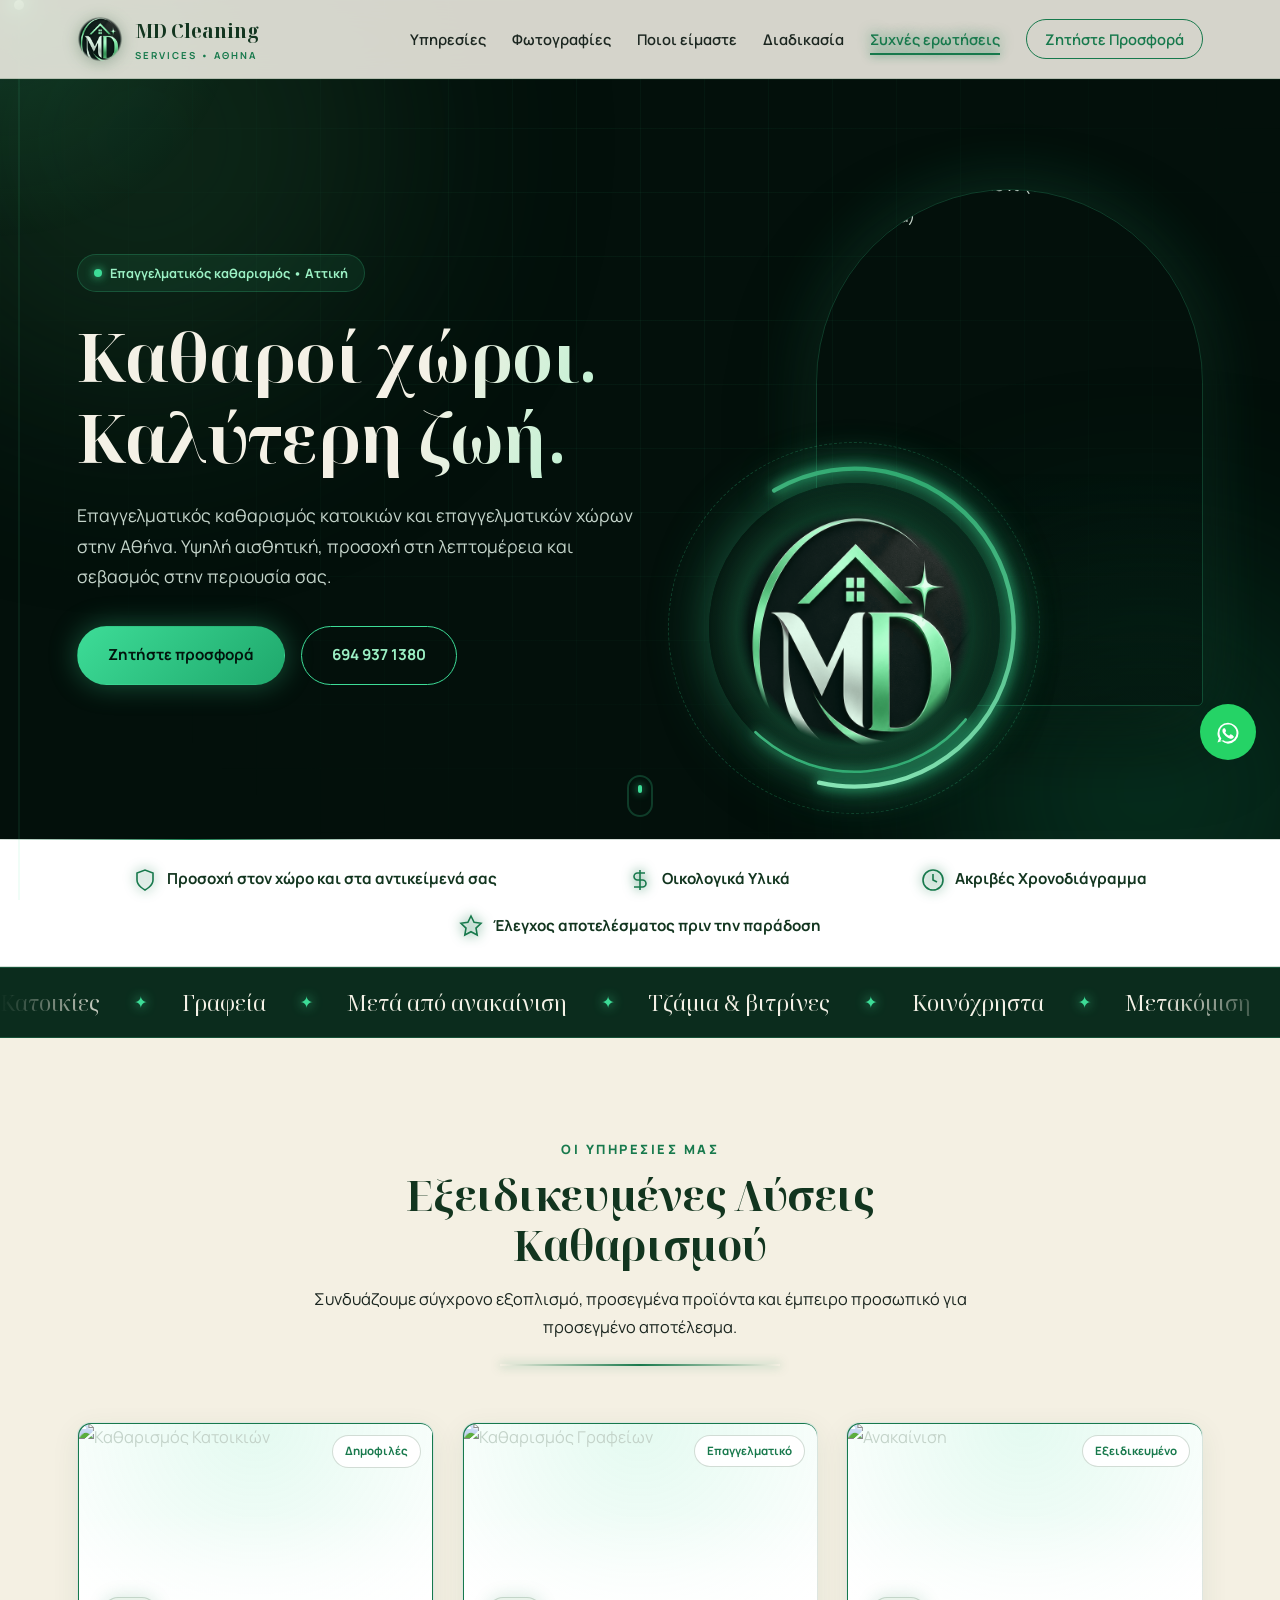
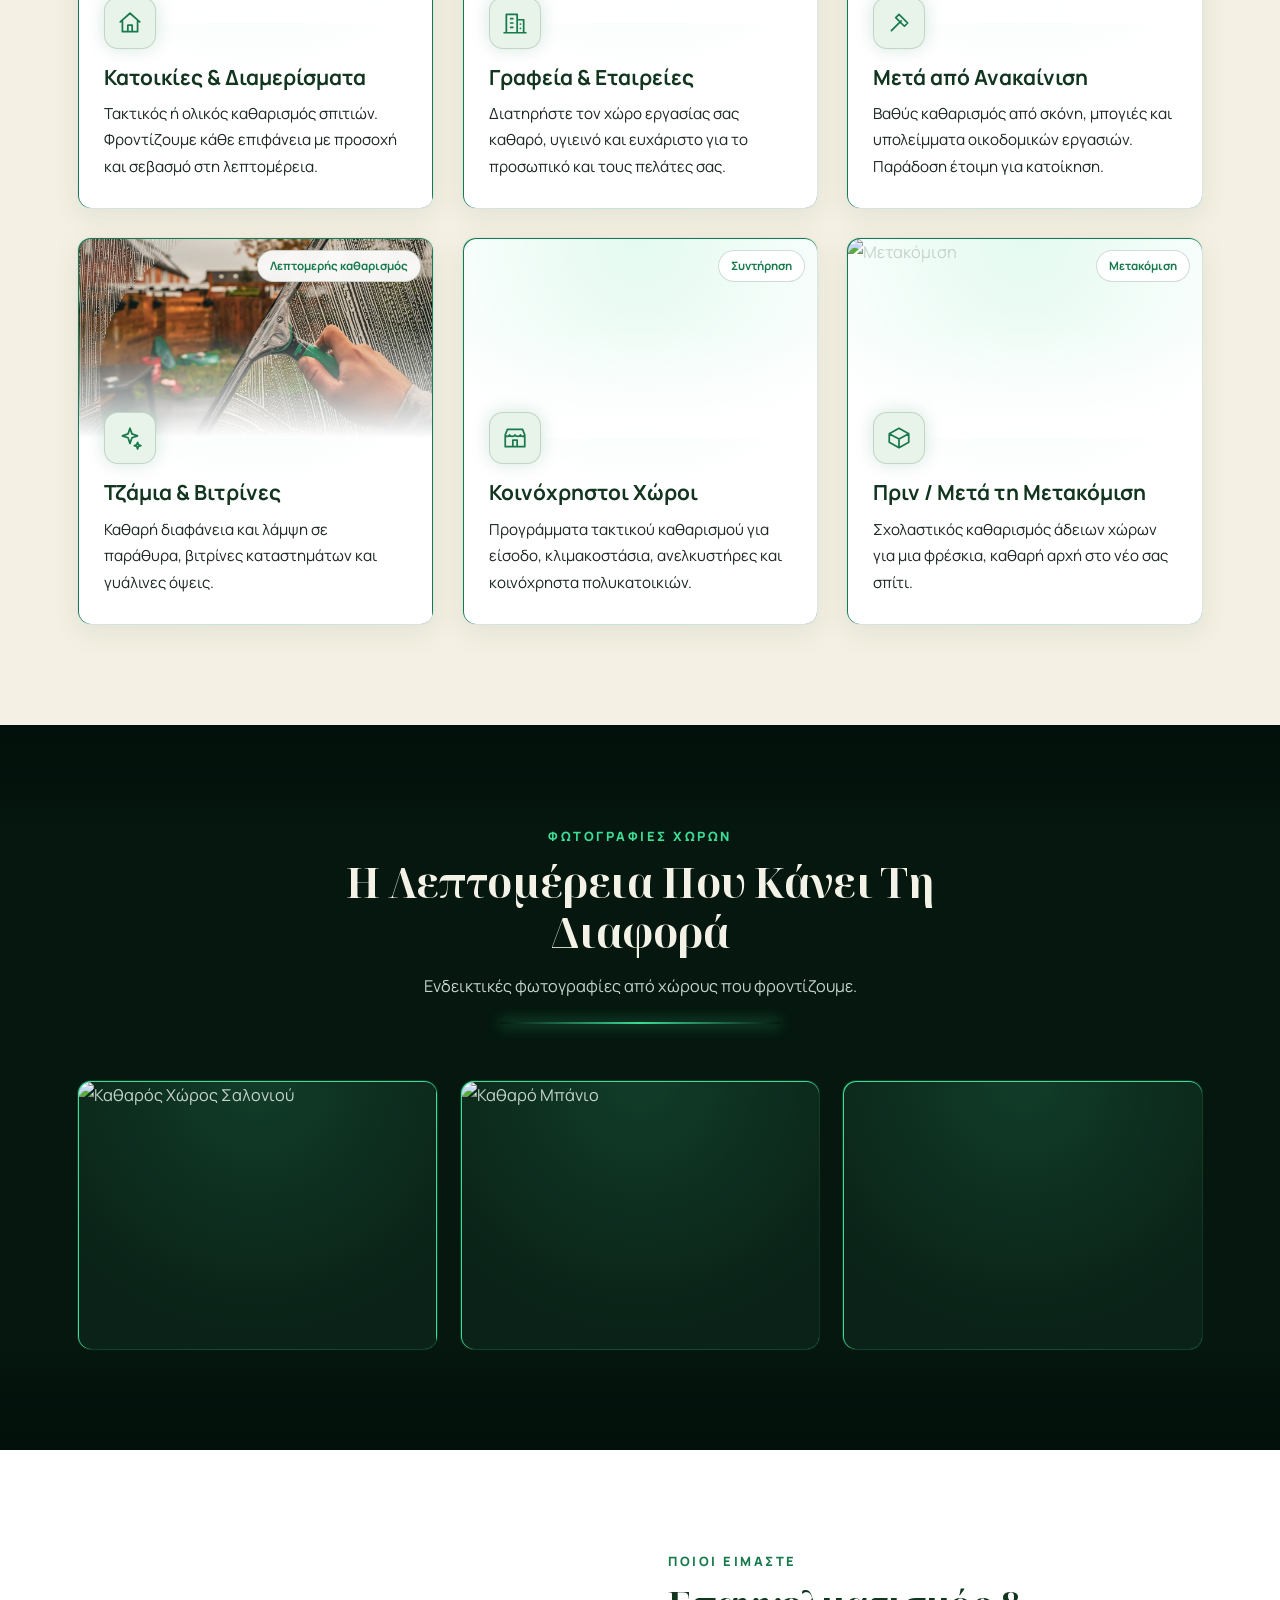
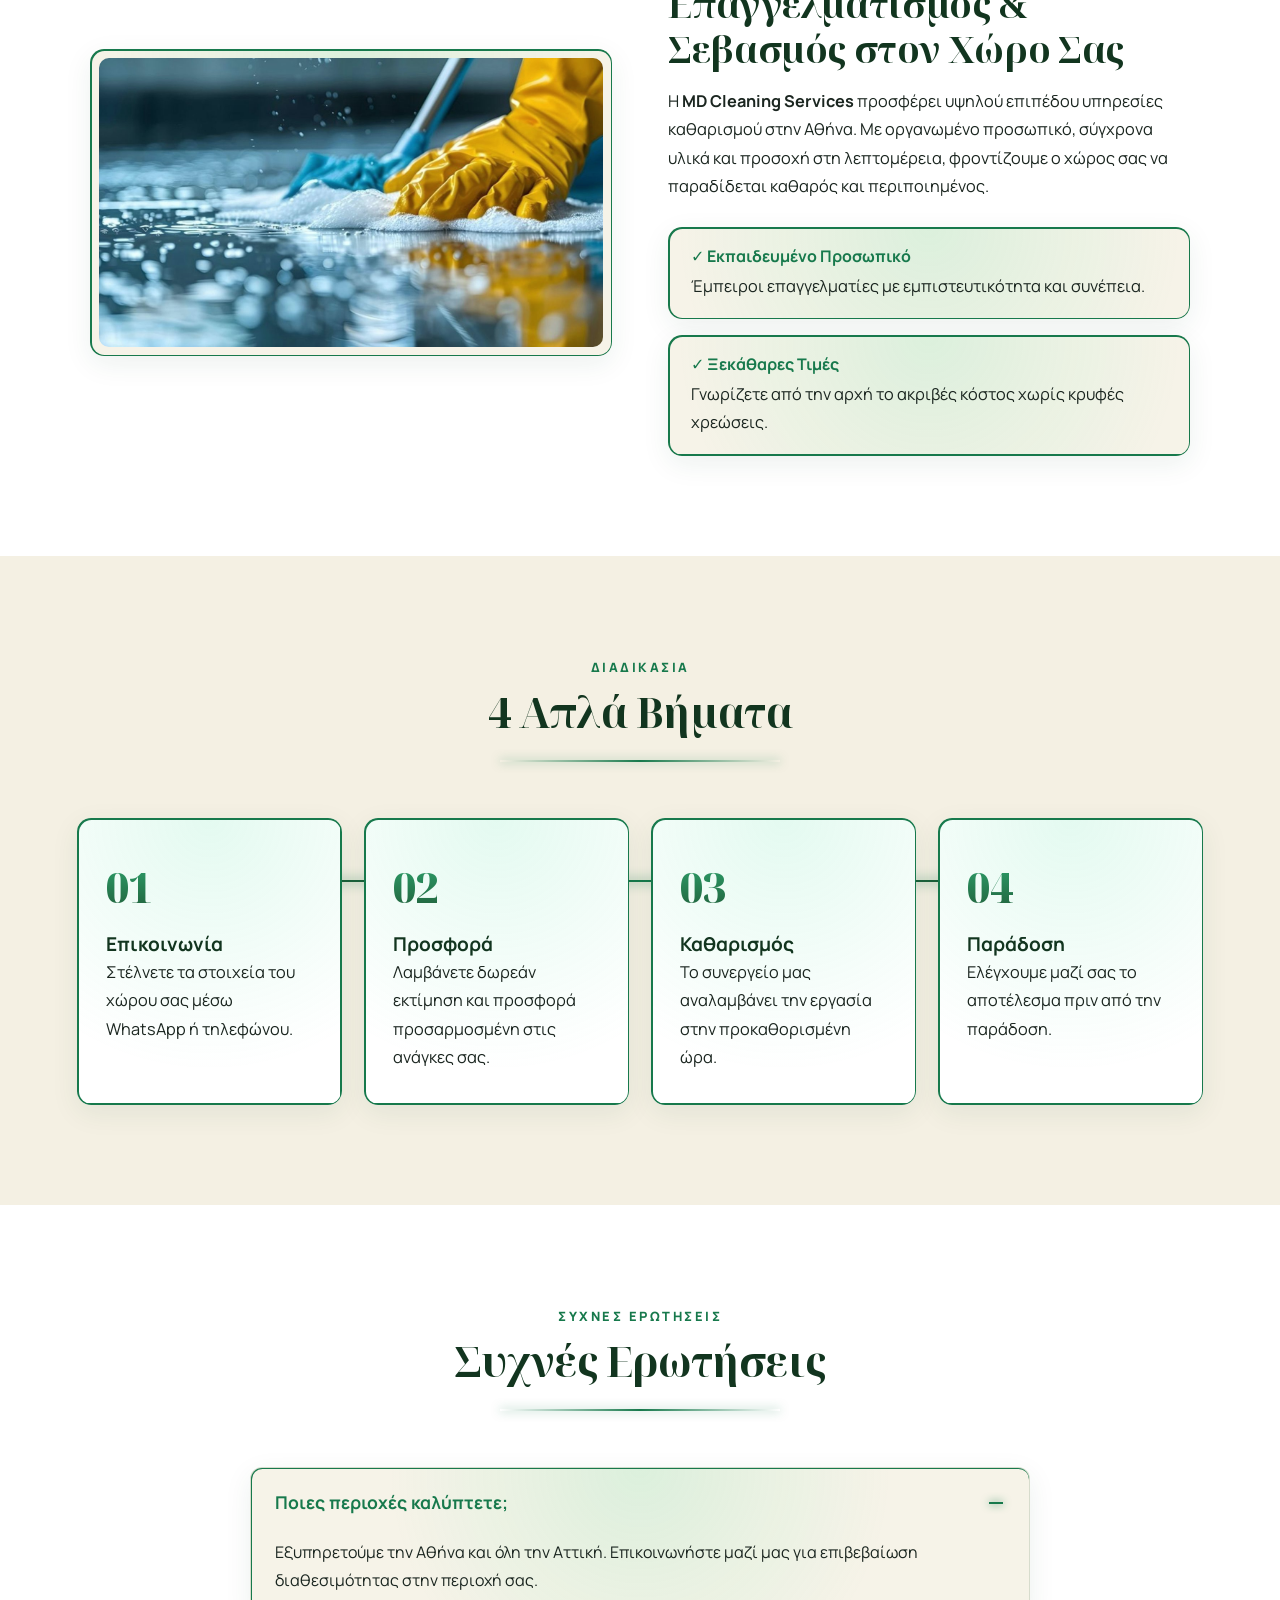
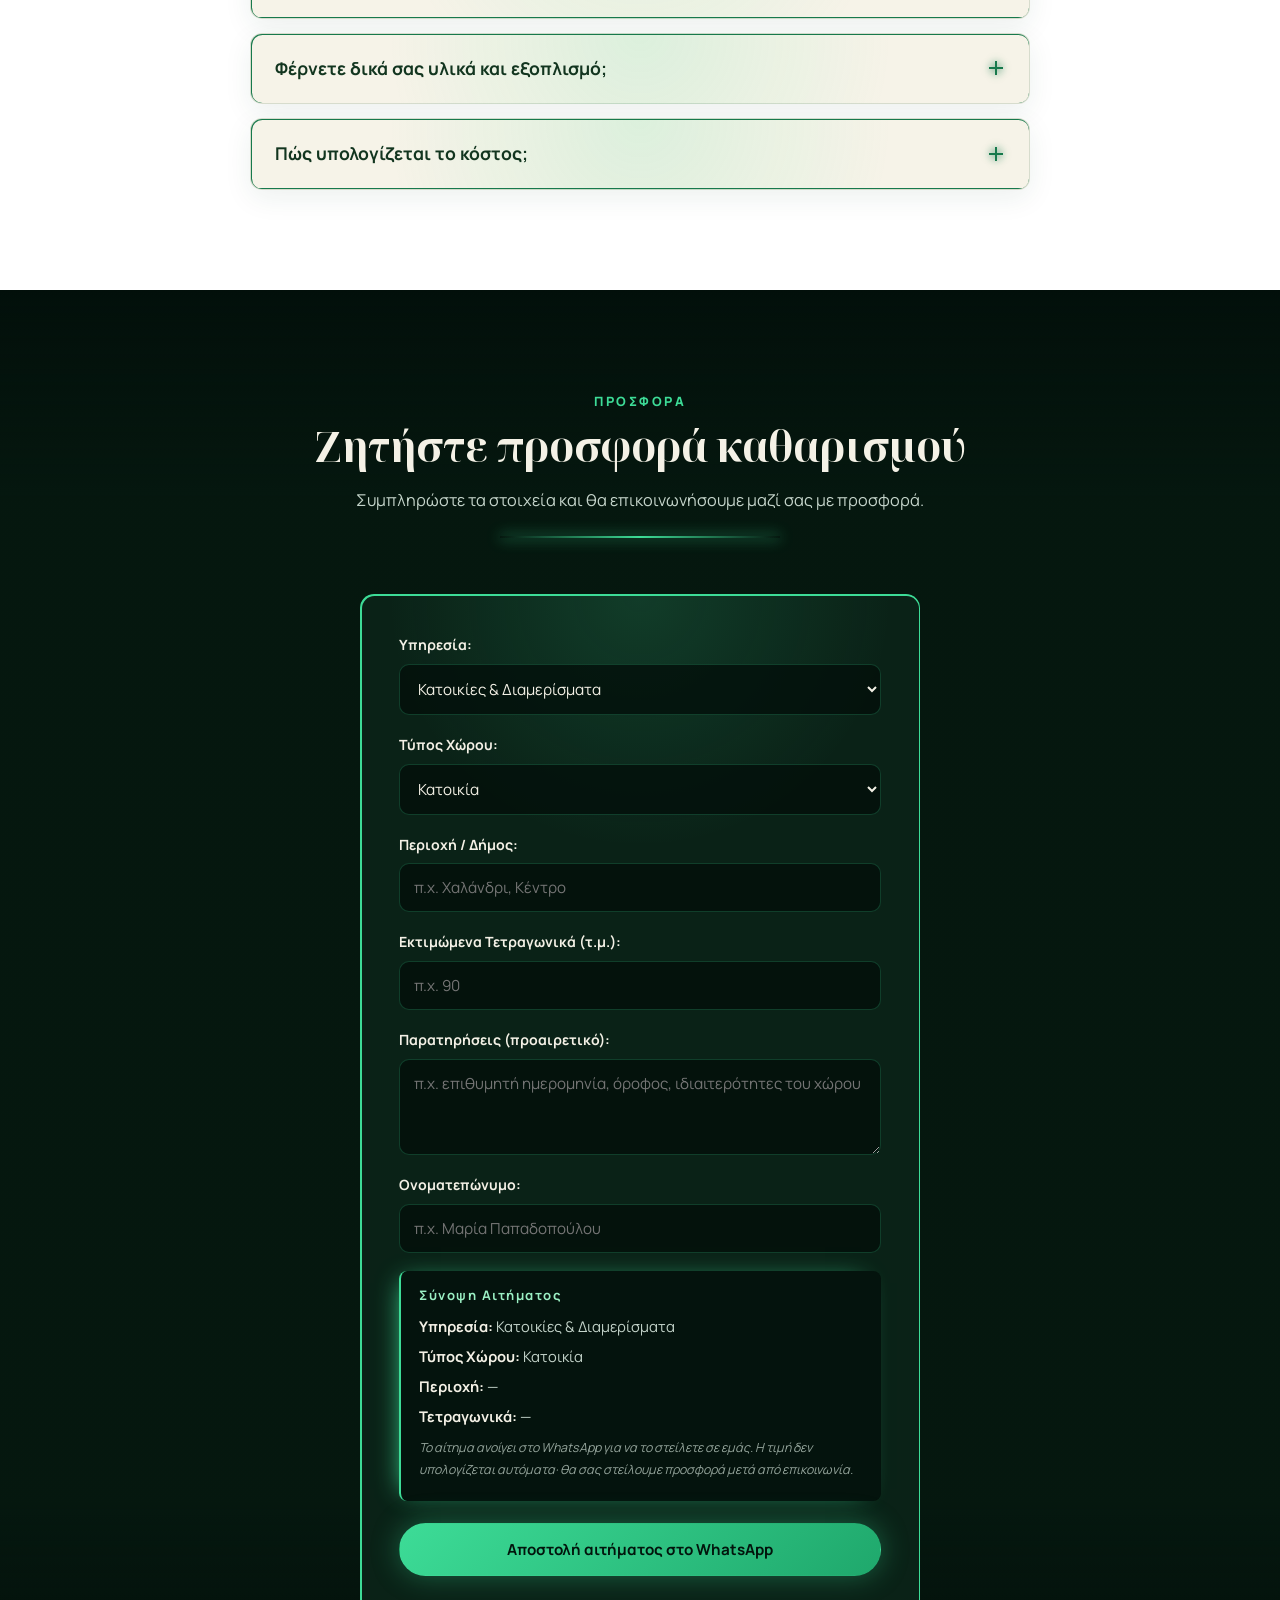
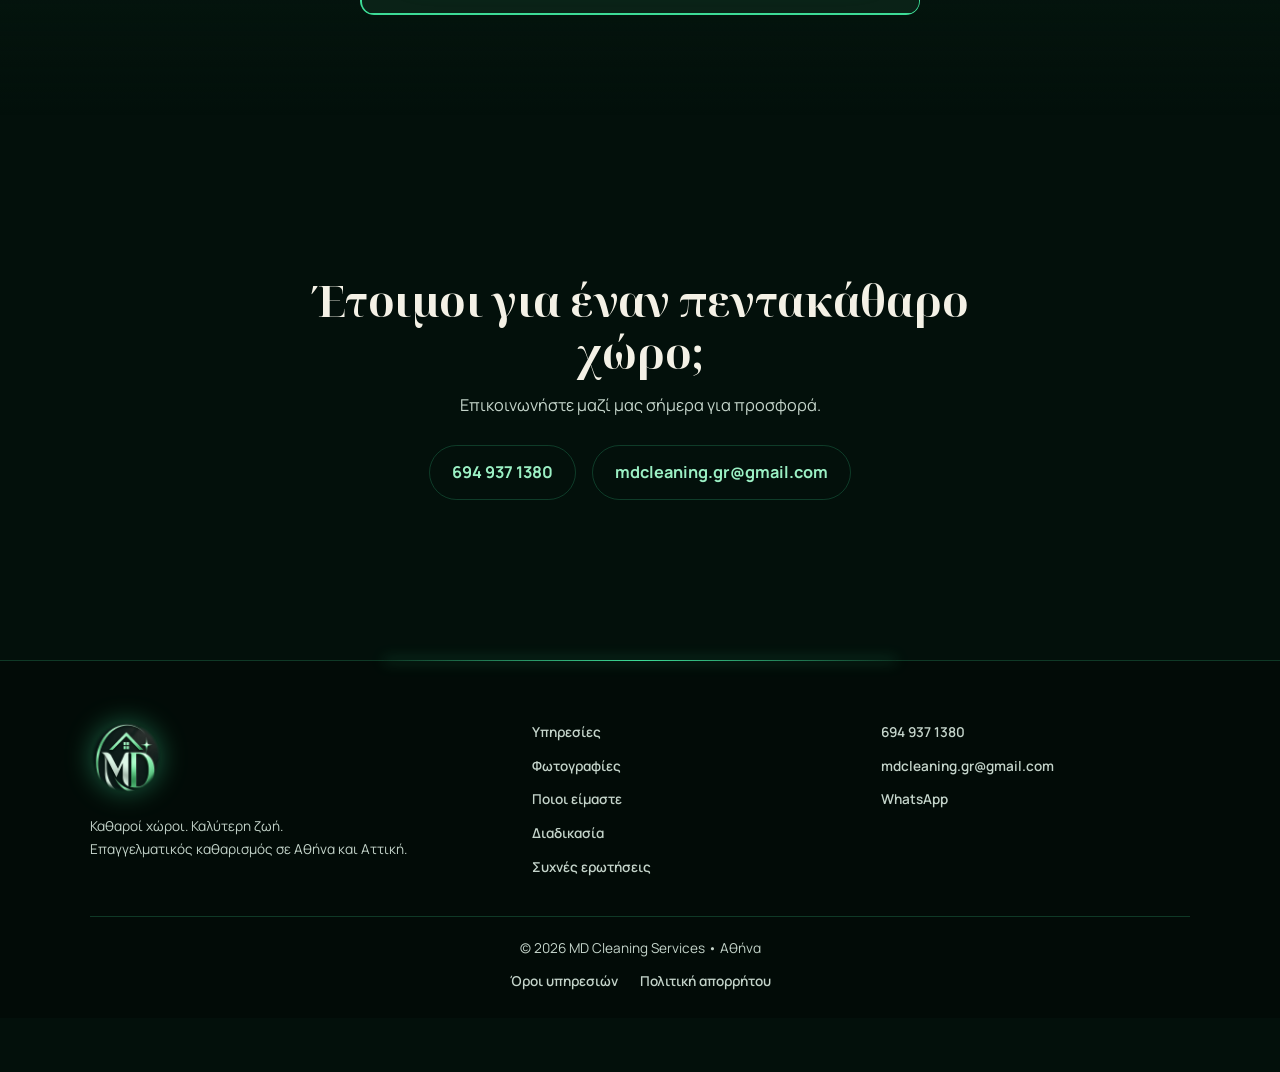
==== commit 11754f90: "Add files via upload" ====
--- a/index.html
+++ b/index.html
@@ -32,7 +32,7 @@
       "name": "MD Cleaning Services",
       "image": "https://www.mdcleaning.gr/logo-hero.png",
       "telephone": "+306949371380",
-      "email": "Kolamarjus62@gmail.com",
+      "email": "mdcleaning.gr@gmail.com",
       "address": {
         "@type": "PostalAddress",
         "addressLocality": "Αθήνα",
@@ -409,7 +409,7 @@
             <p>Επικοινωνήστε μαζί μας σήμερα για προσφορά.</p>
             <div class="contact-details">
                 <a href="tel:+306949371380">694 937 1380</a>
-                <a href="mailto:Kolamarjus62@gmail.com">Kolamarjus62@gmail.com</a>
+                <a href="mailto:mdcleaning.gr@gmail.com">mdcleaning.gr@gmail.com</a>
             </div>
         </div>
     </section>
@@ -425,7 +425,7 @@
             </nav>
             <div class="foot-contact">
                 <a href="tel:+306949371380">694 937 1380</a>
-                <a href="mailto:Kolamarjus62@gmail.com">Kolamarjus62@gmail.com</a>
+                <a href="mailto:mdcleaning.gr@gmail.com">mdcleaning.gr@gmail.com</a>
                 <a href="https://wa.me/306949371380" target="_blank">WhatsApp</a>
             </div>
         </div>
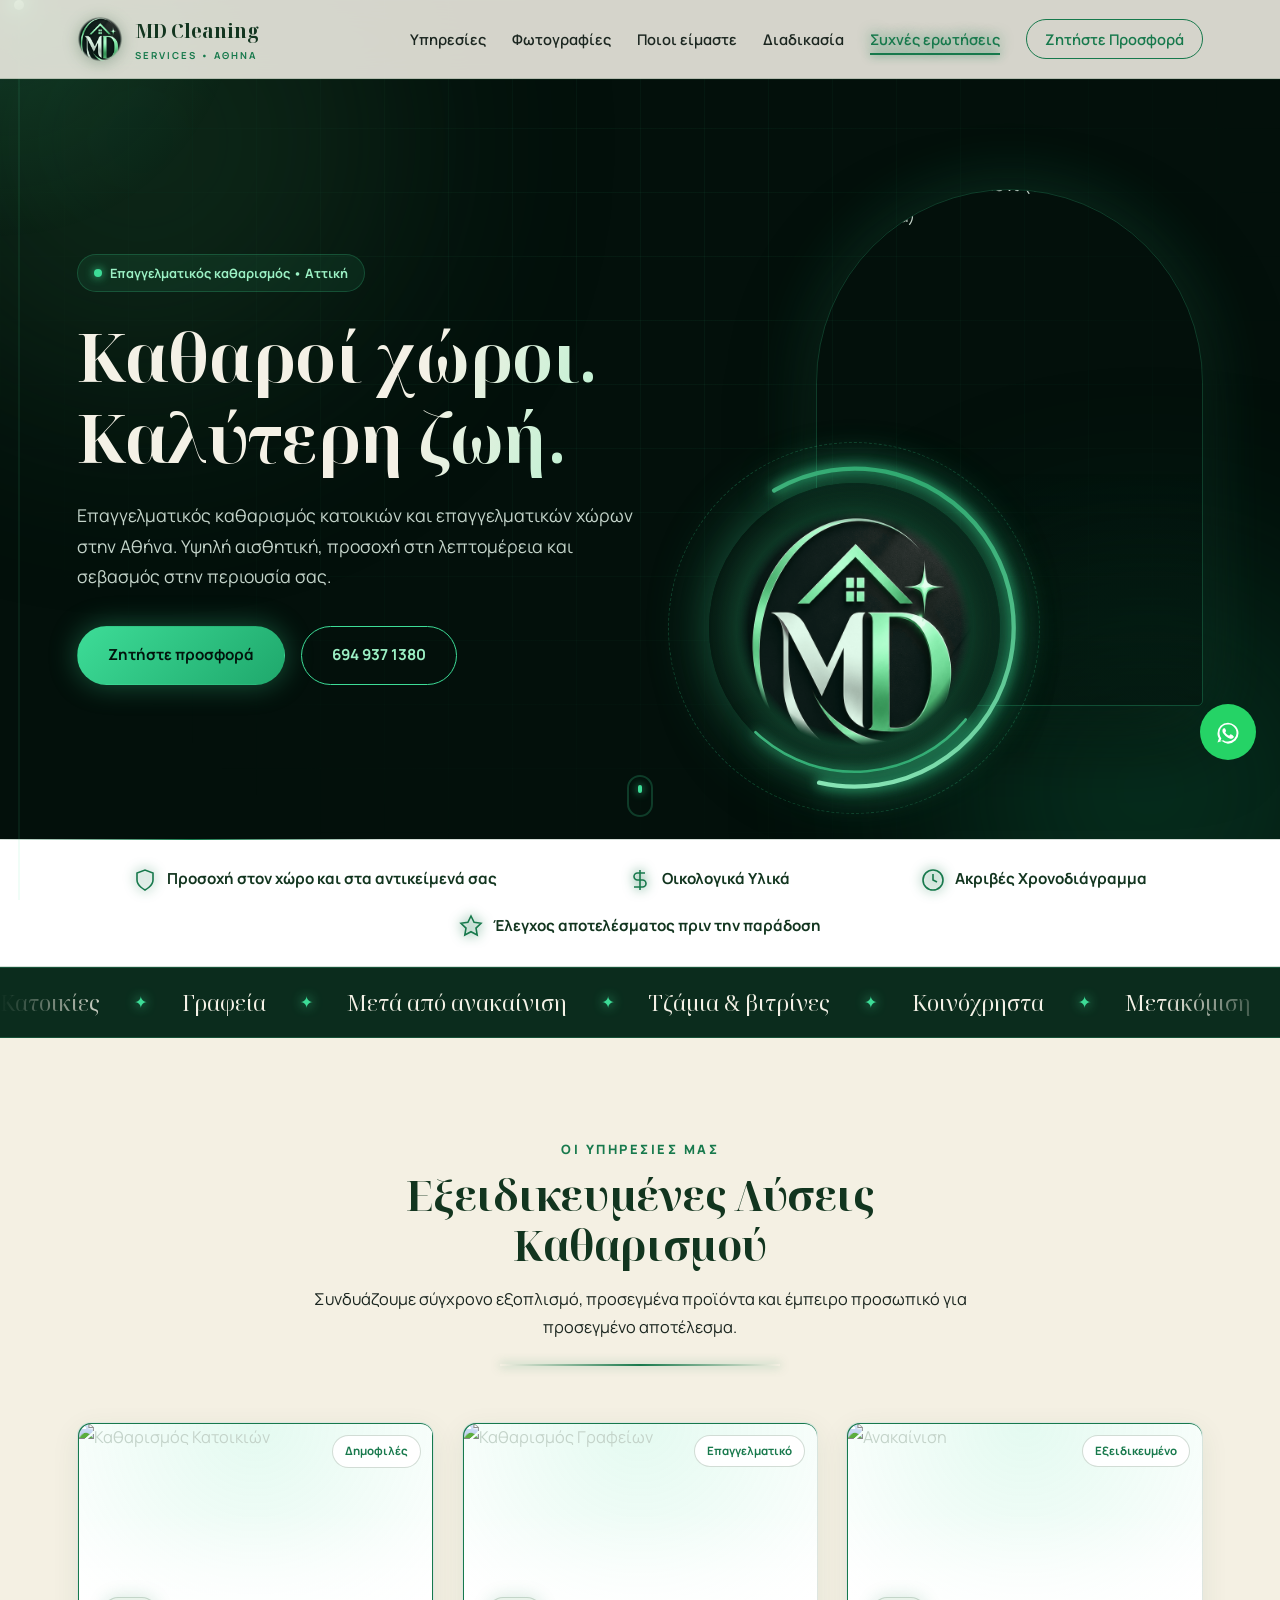
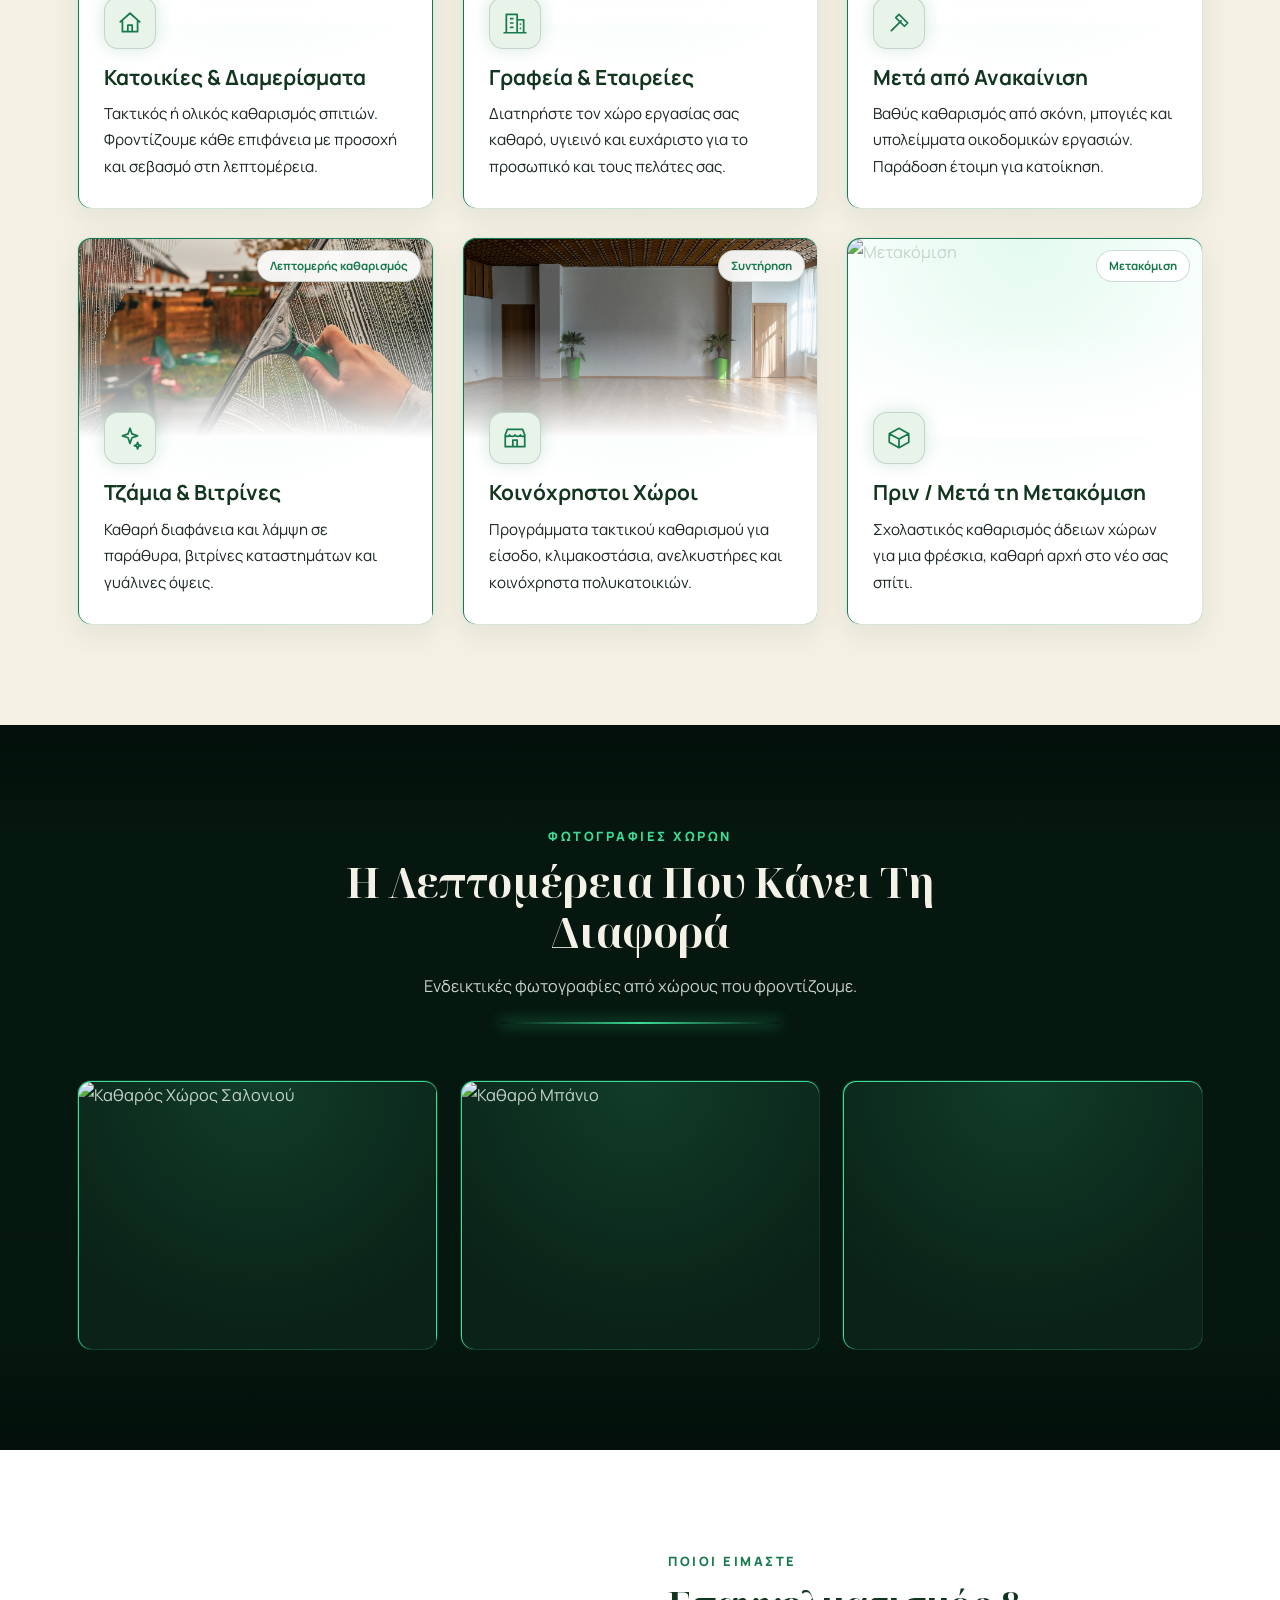
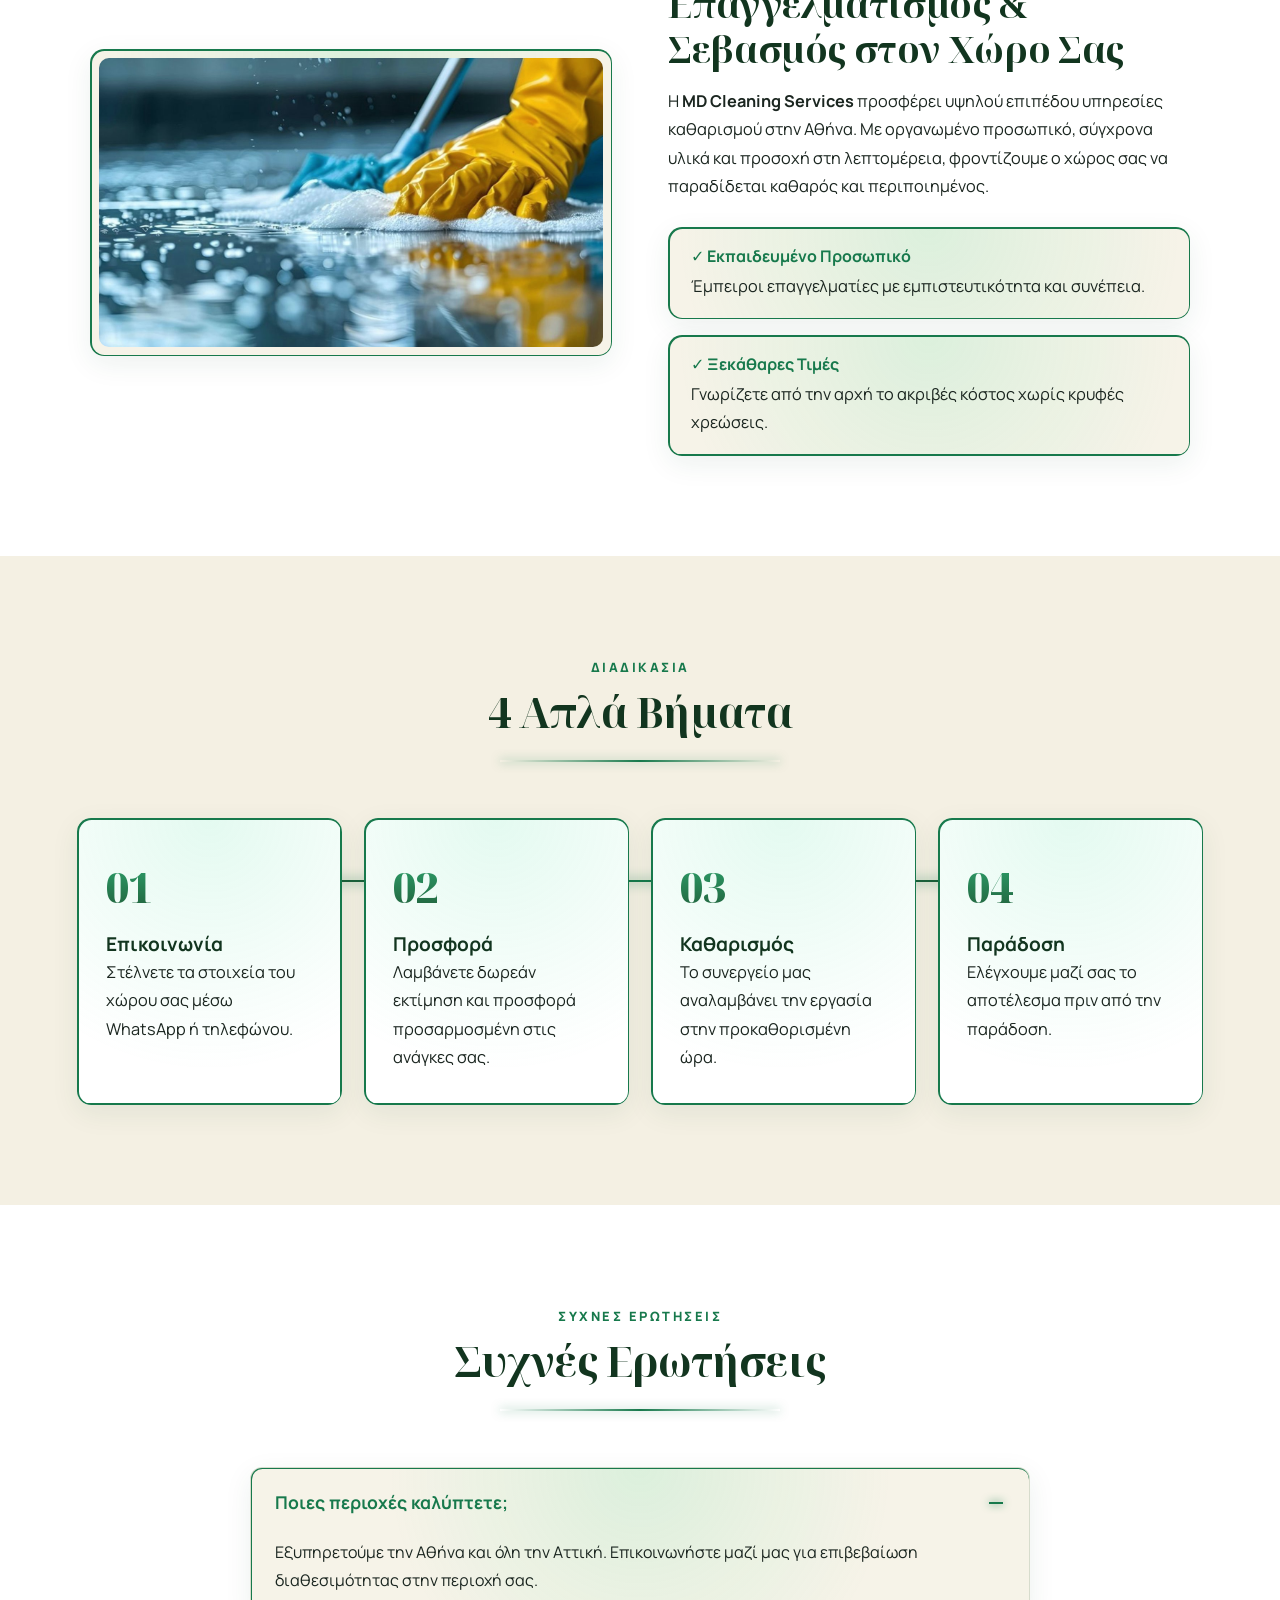
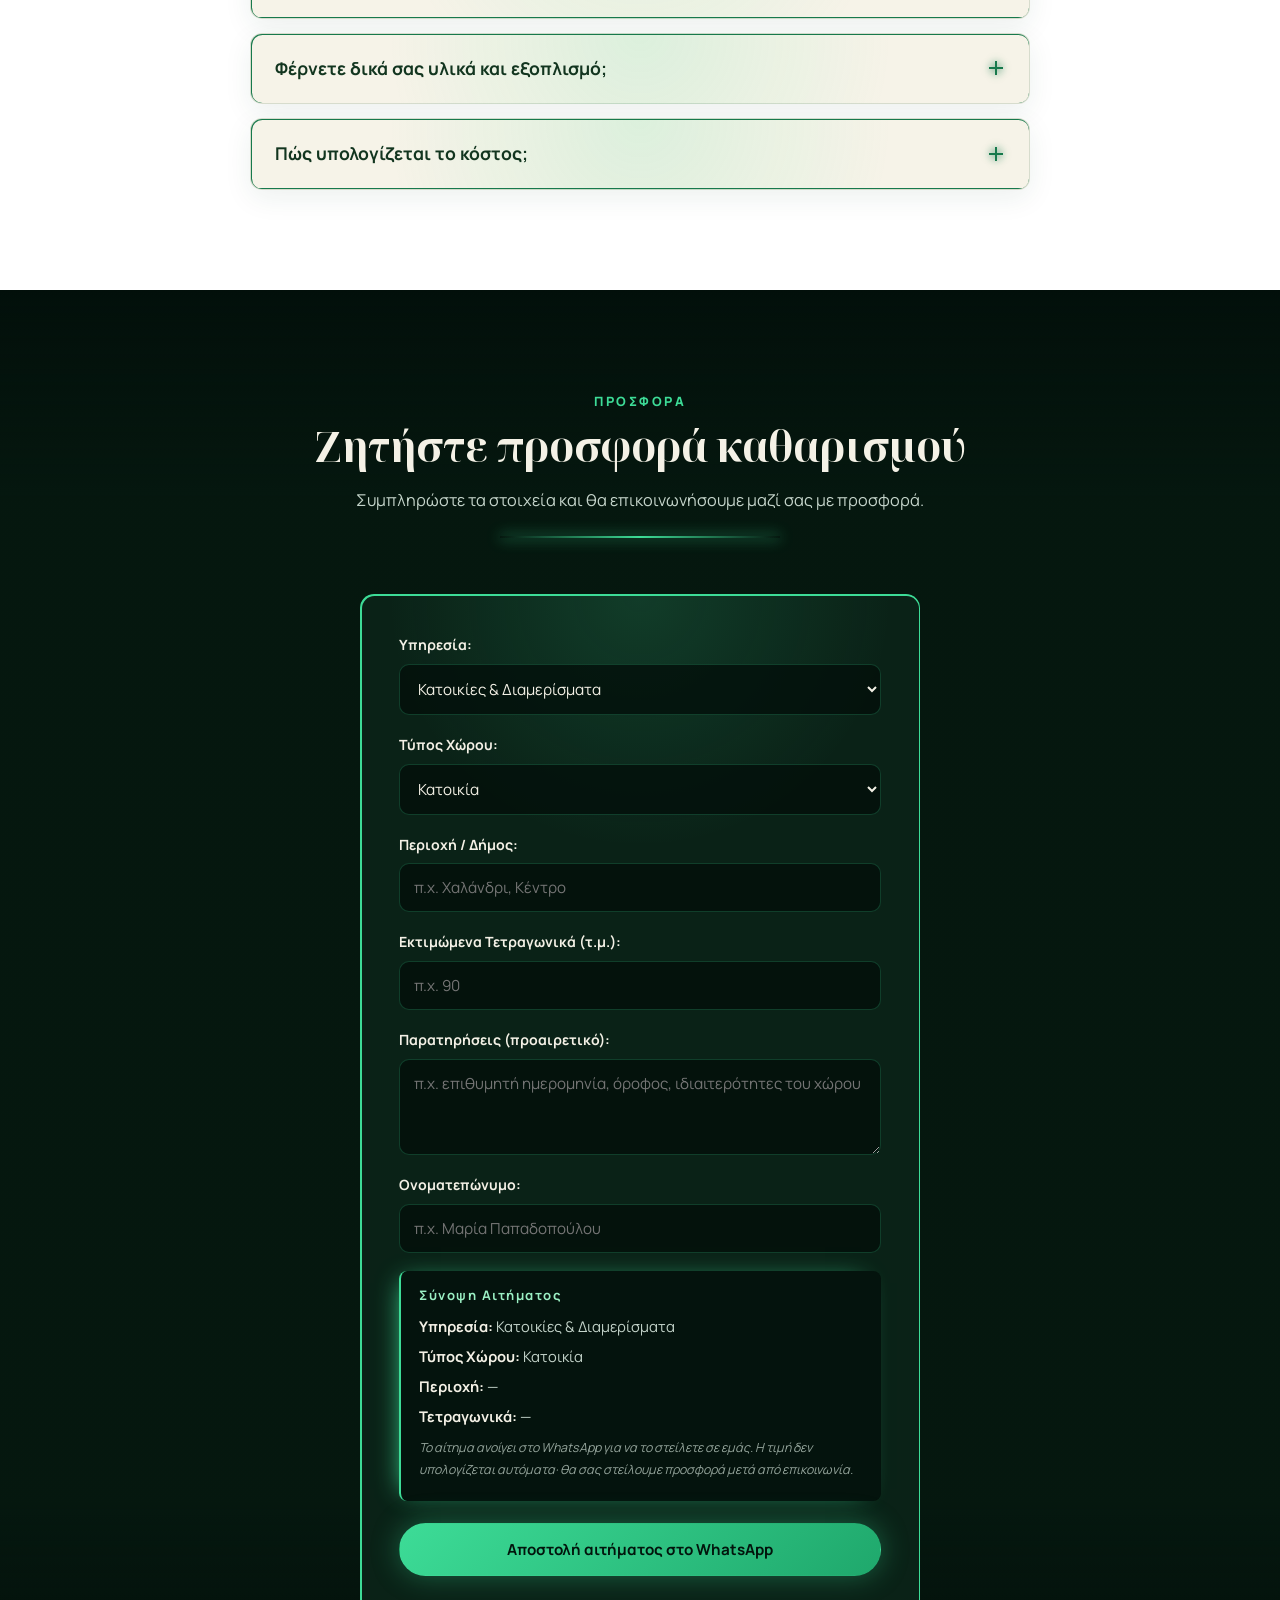
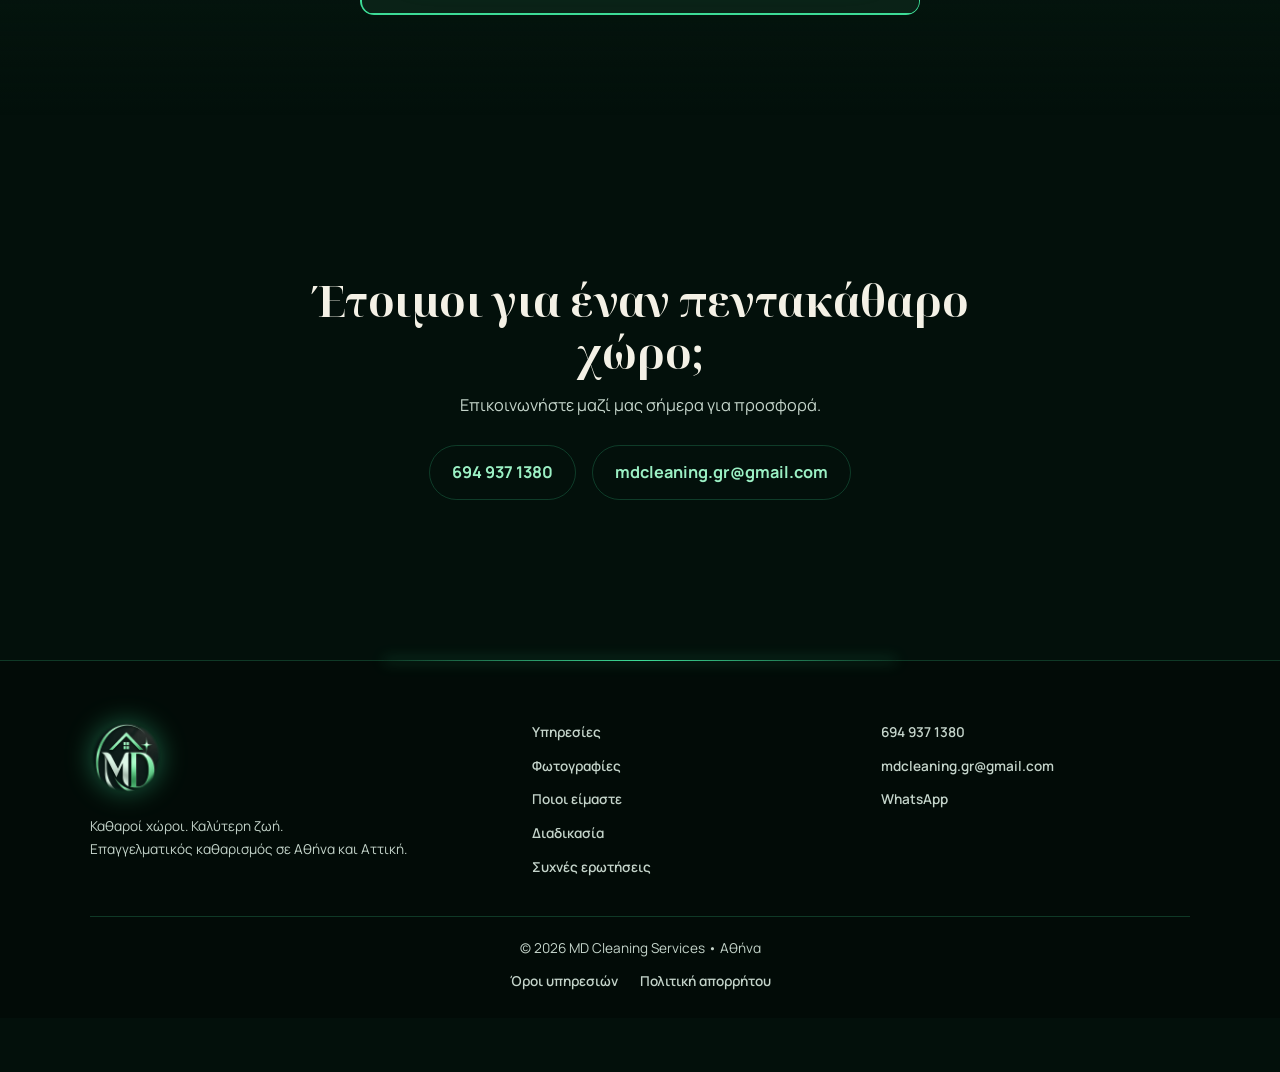
==== commit 9ef1b744: "Update index.html" ====
--- a/index.html
+++ b/index.html
@@ -5,6 +5,7 @@
     <meta name="theme-color" content="#03100b">
     <meta name="viewport" content="width=device-width, initial-scale=1.0">
     <title>MD Cleaning Services | Επαγγελματικός Καθαρισμός στην Αθήνα</title>
+    <meta name="google-site-verification" content="EmISzSxSJ2jAGErhFTywYR9_Fkx8DEMD0-FWAReaqeA" />
     <meta name="description" content="Επαγγελματικός καθαρισμός κατοικιών και επιχειρήσεων στην Αθήνα. Συνέπεια, προσοχή στη λεπτομέρεια και εξειδικευμένο προσωπικό.">
     <link rel="canonical" href="https://www.mdcleaning.gr/">
 
@@ -472,4 +473,4 @@
         });
     </script>
 </body>
-</html>+</html>
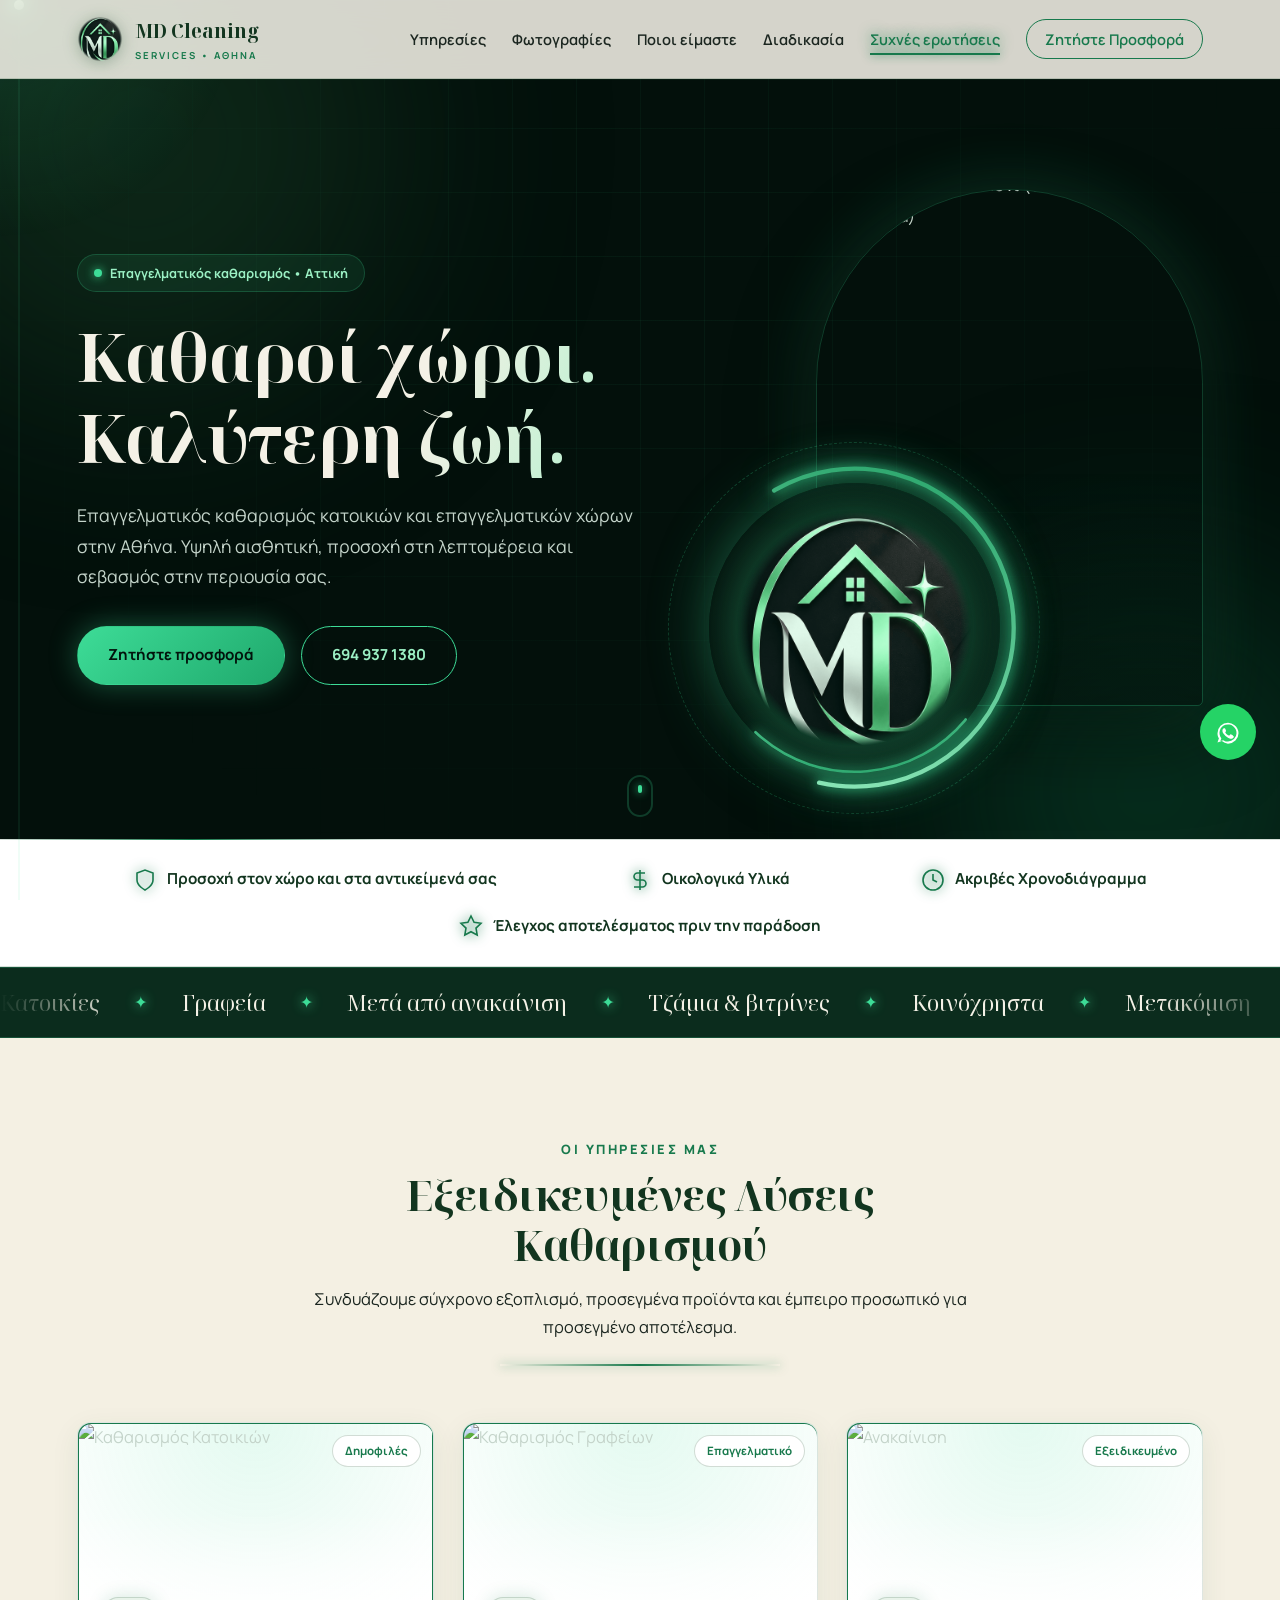
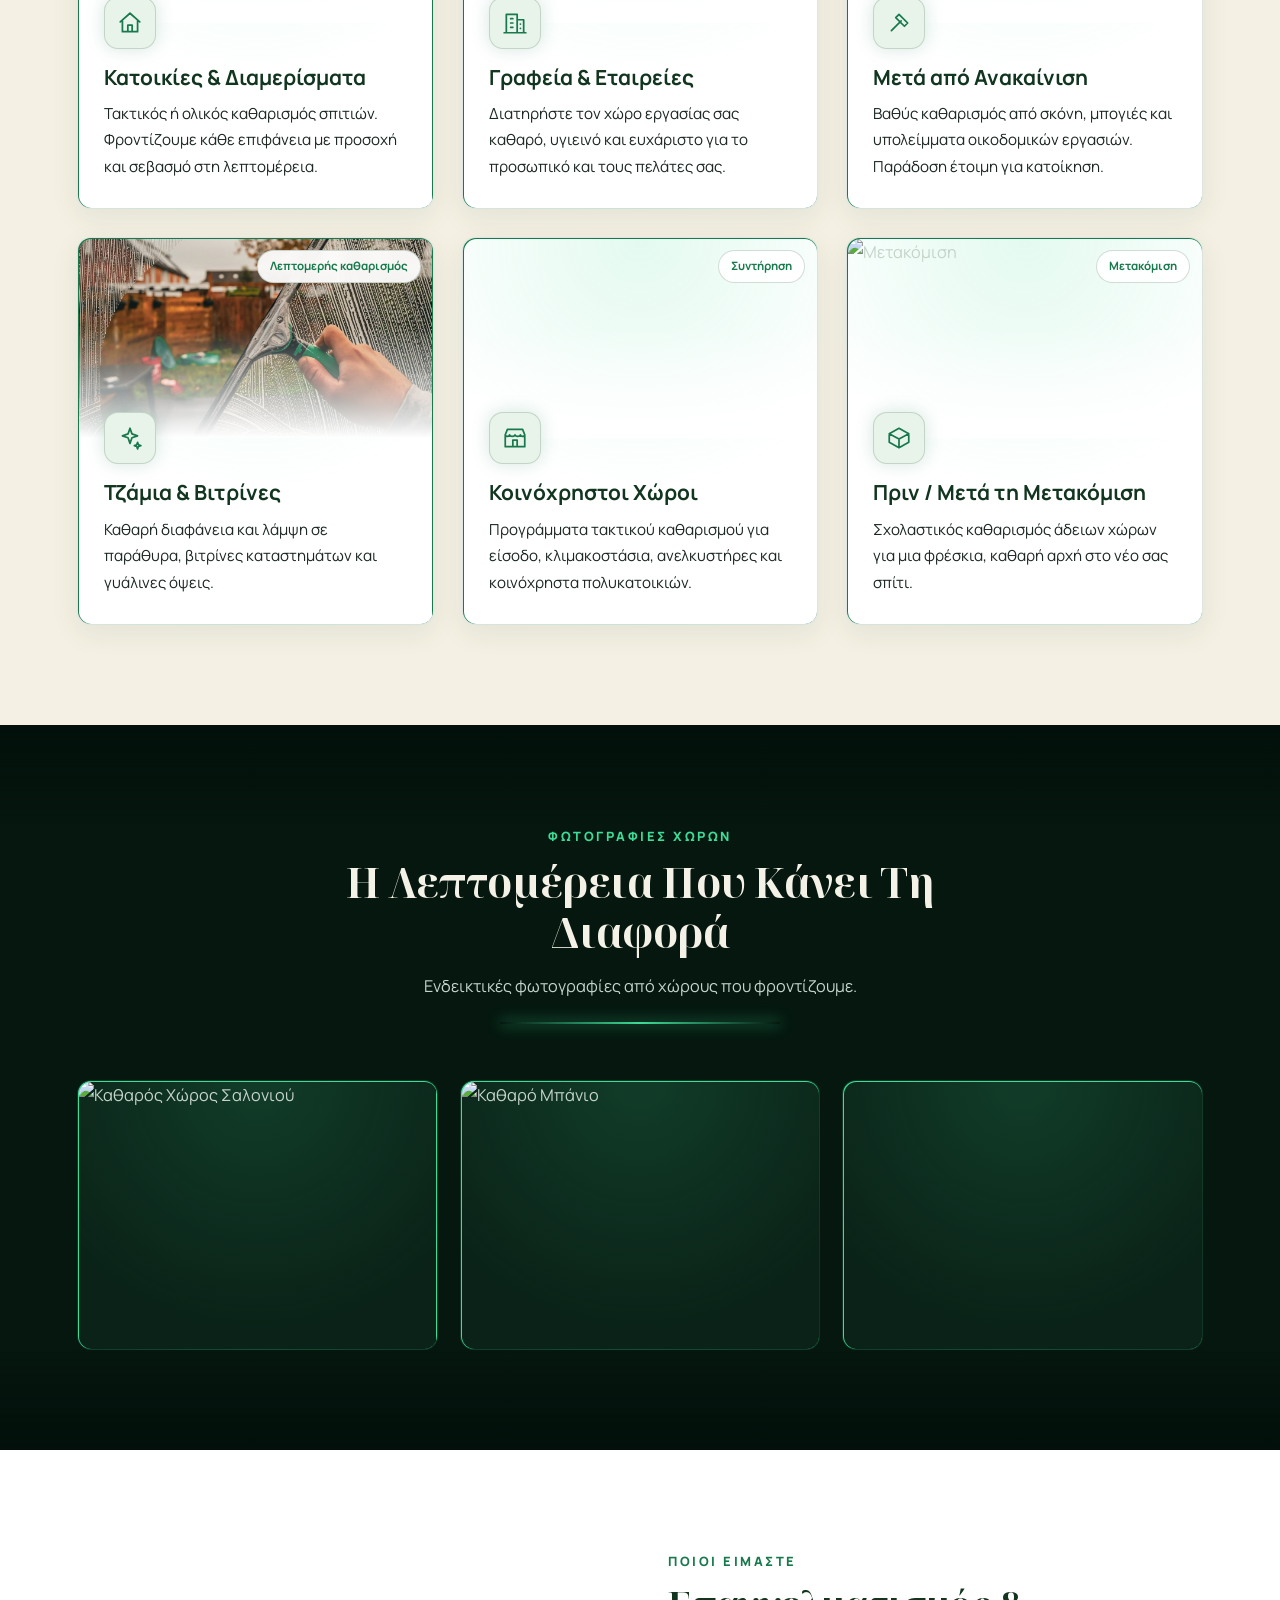
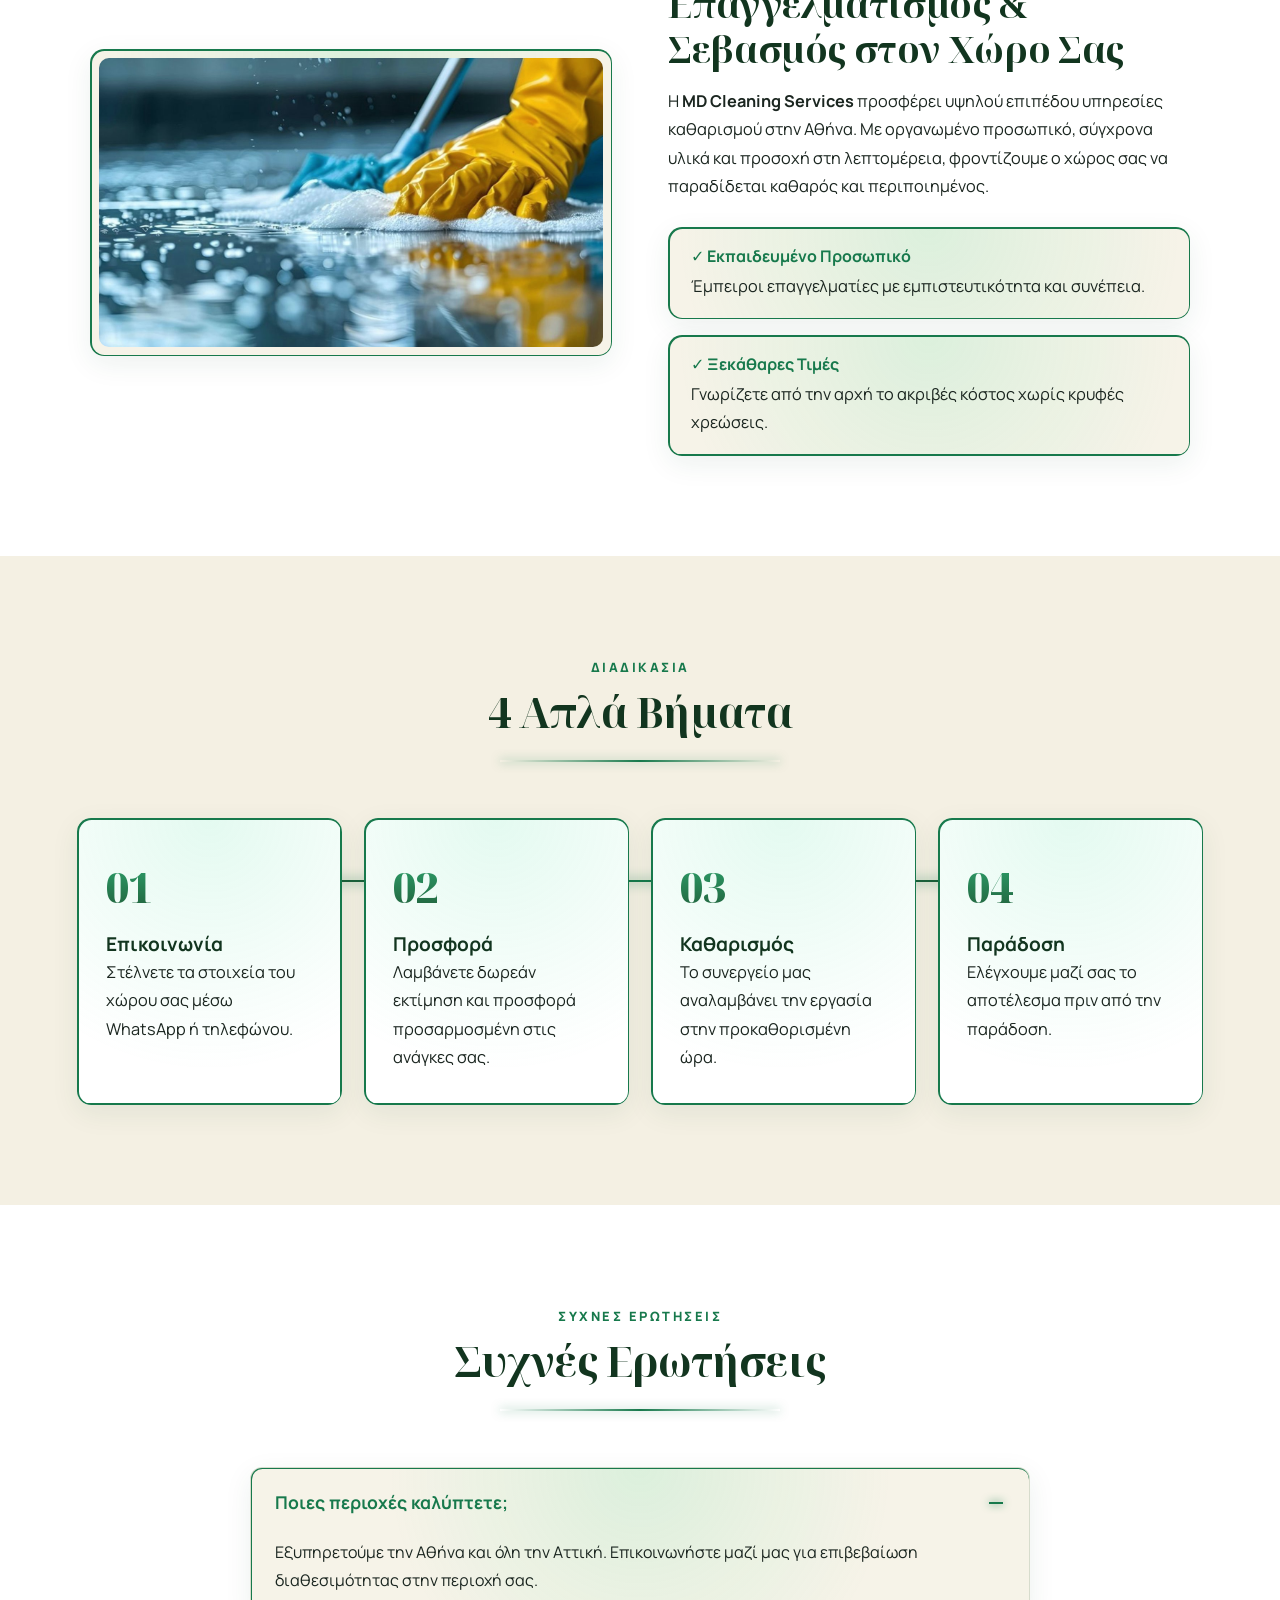
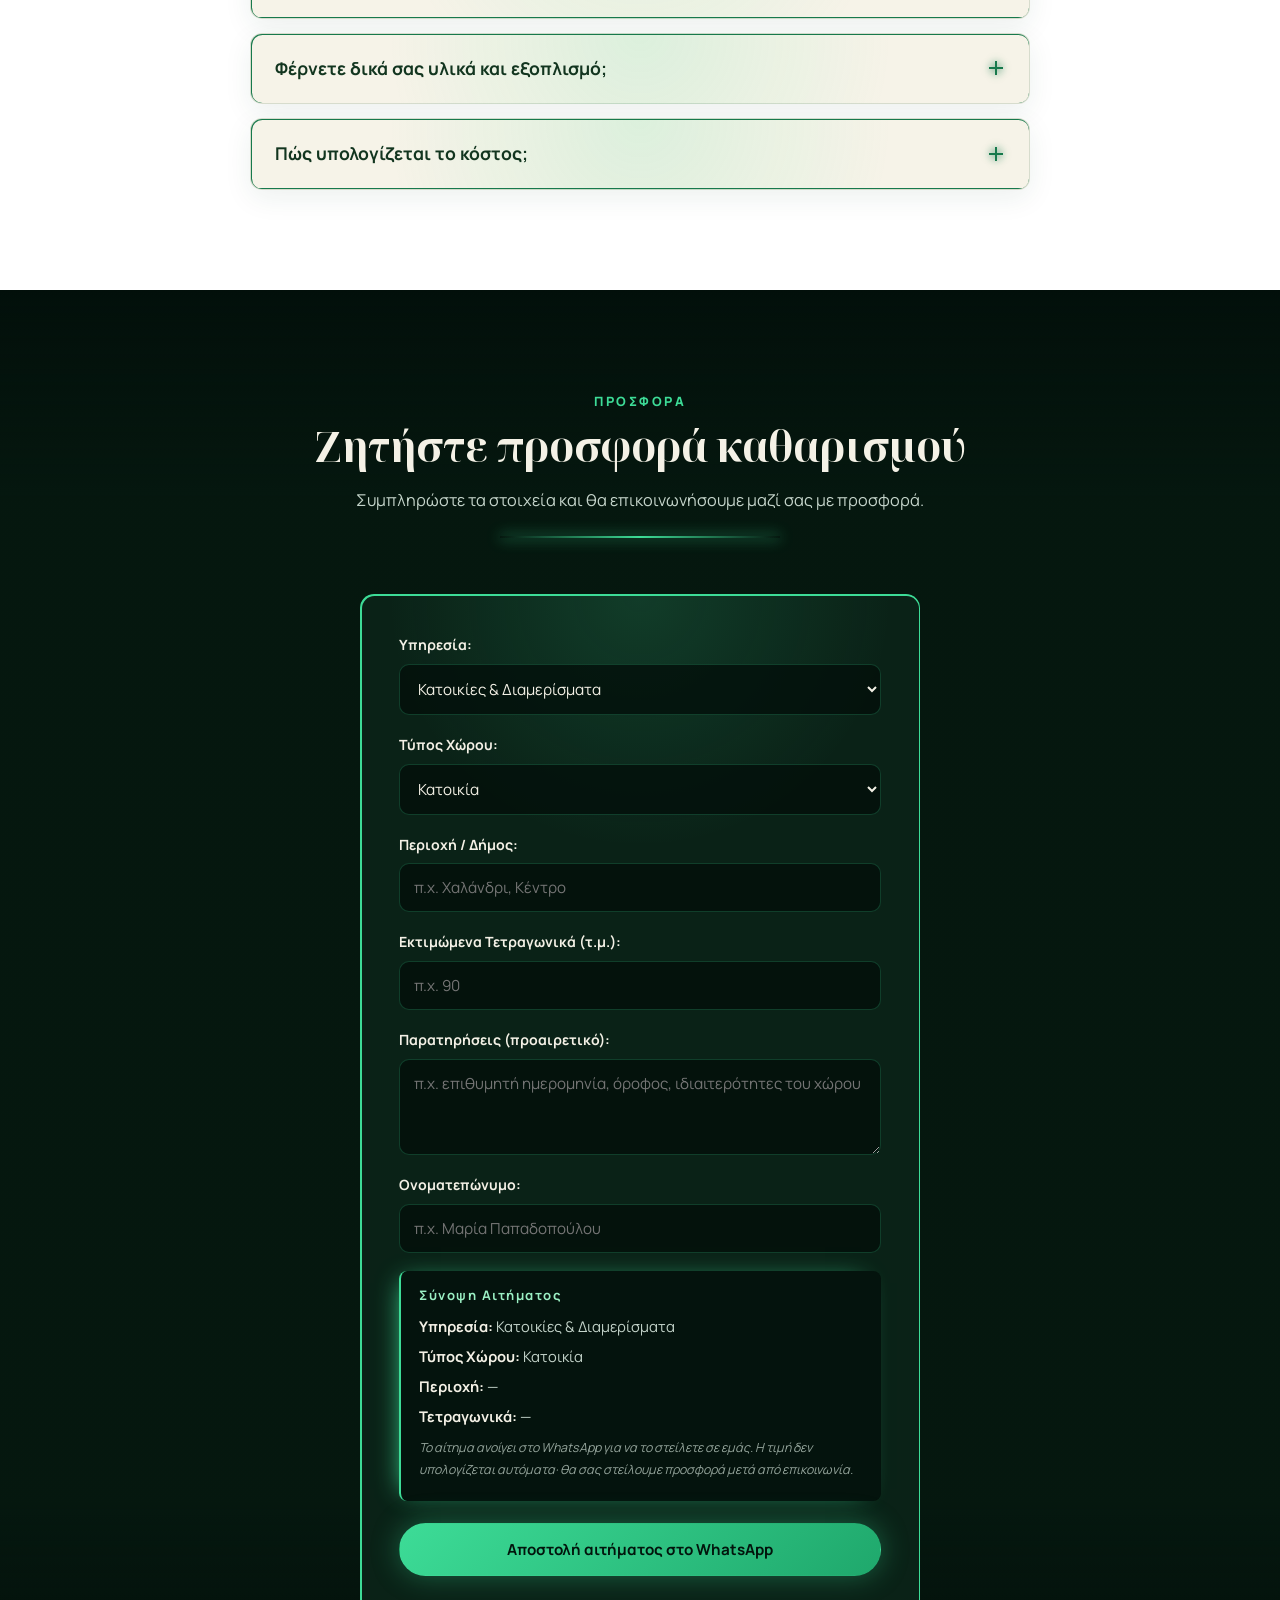
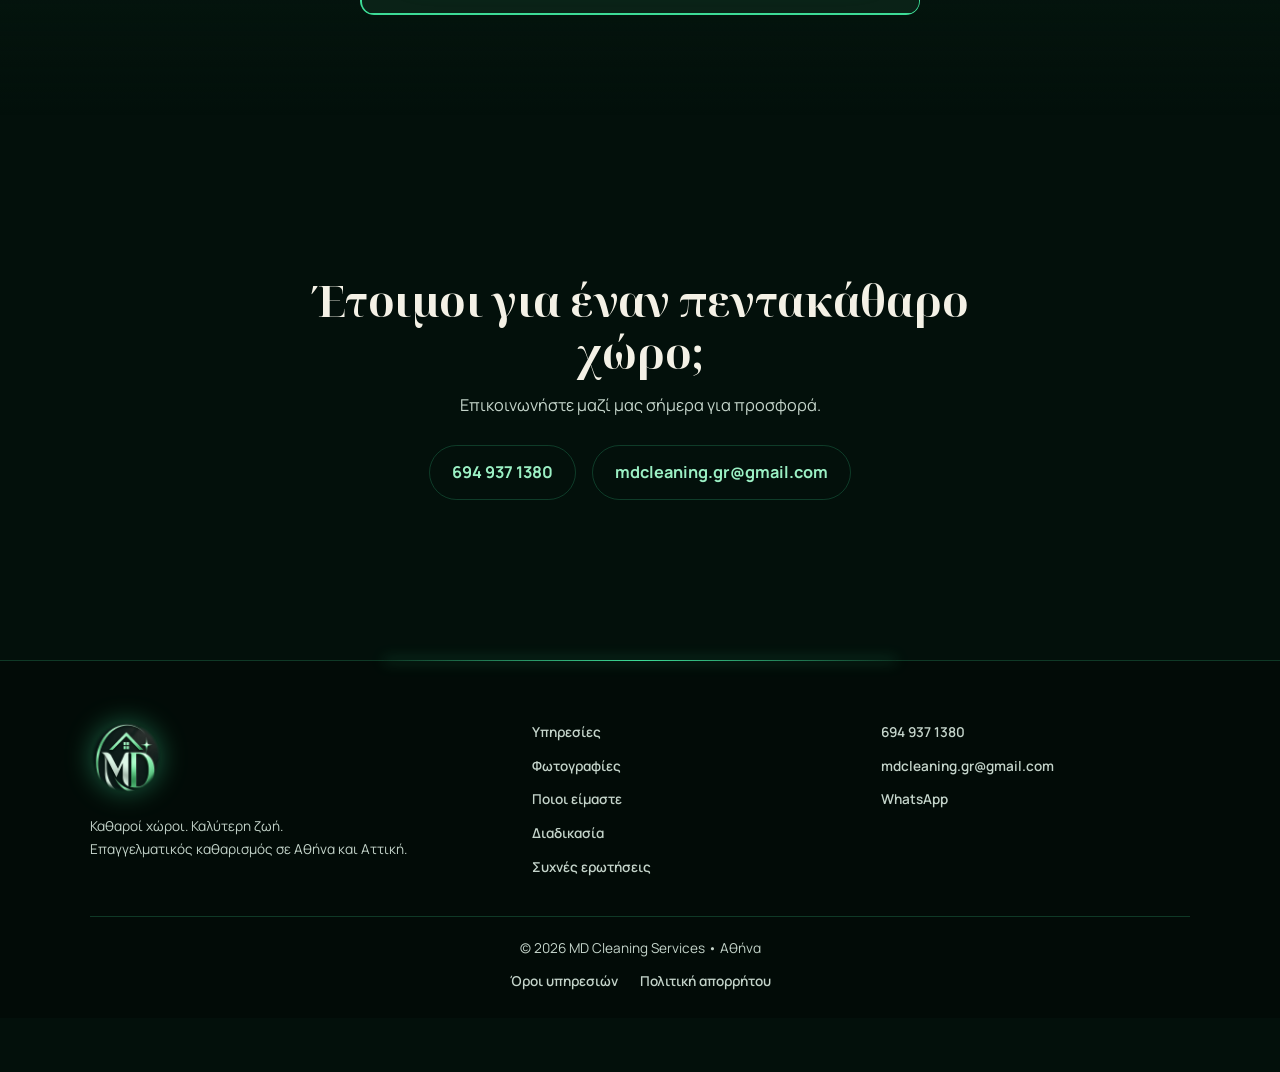
==== commit 891c2499: "Update index.html" ====
--- a/index.html
+++ b/index.html
@@ -6,6 +6,15 @@
     <meta name="viewport" content="width=device-width, initial-scale=1.0">
     <title>MD Cleaning Services | Επαγγελματικός Καθαρισμός στην Αθήνα</title>
     <meta name="google-site-verification" content="EmISzSxSJ2jAGErhFTywYR9_Fkx8DEMD0-FWAReaqeA" />
+    <!-- Google tag (gtag.js) -->
+    <script async src="https://www.googletagmanager.com/gtag/js?id=G-BJZPEPMNZY"></script>
+    <script>
+      window.dataLayer = window.dataLayer || [];
+      function gtag(){dataLayer.push(arguments);}
+      gtag('js', new Date());
+
+      gtag('config', 'G-BJZPEPMNZY');
+    </script>
     <meta name="description" content="Επαγγελματικός καθαρισμός κατοικιών και επιχειρήσεων στην Αθήνα. Συνέπεια, προσοχή στη λεπτομέρεια και εξειδικευμένο προσωπικό.">
     <link rel="canonical" href="https://www.mdcleaning.gr/">
 
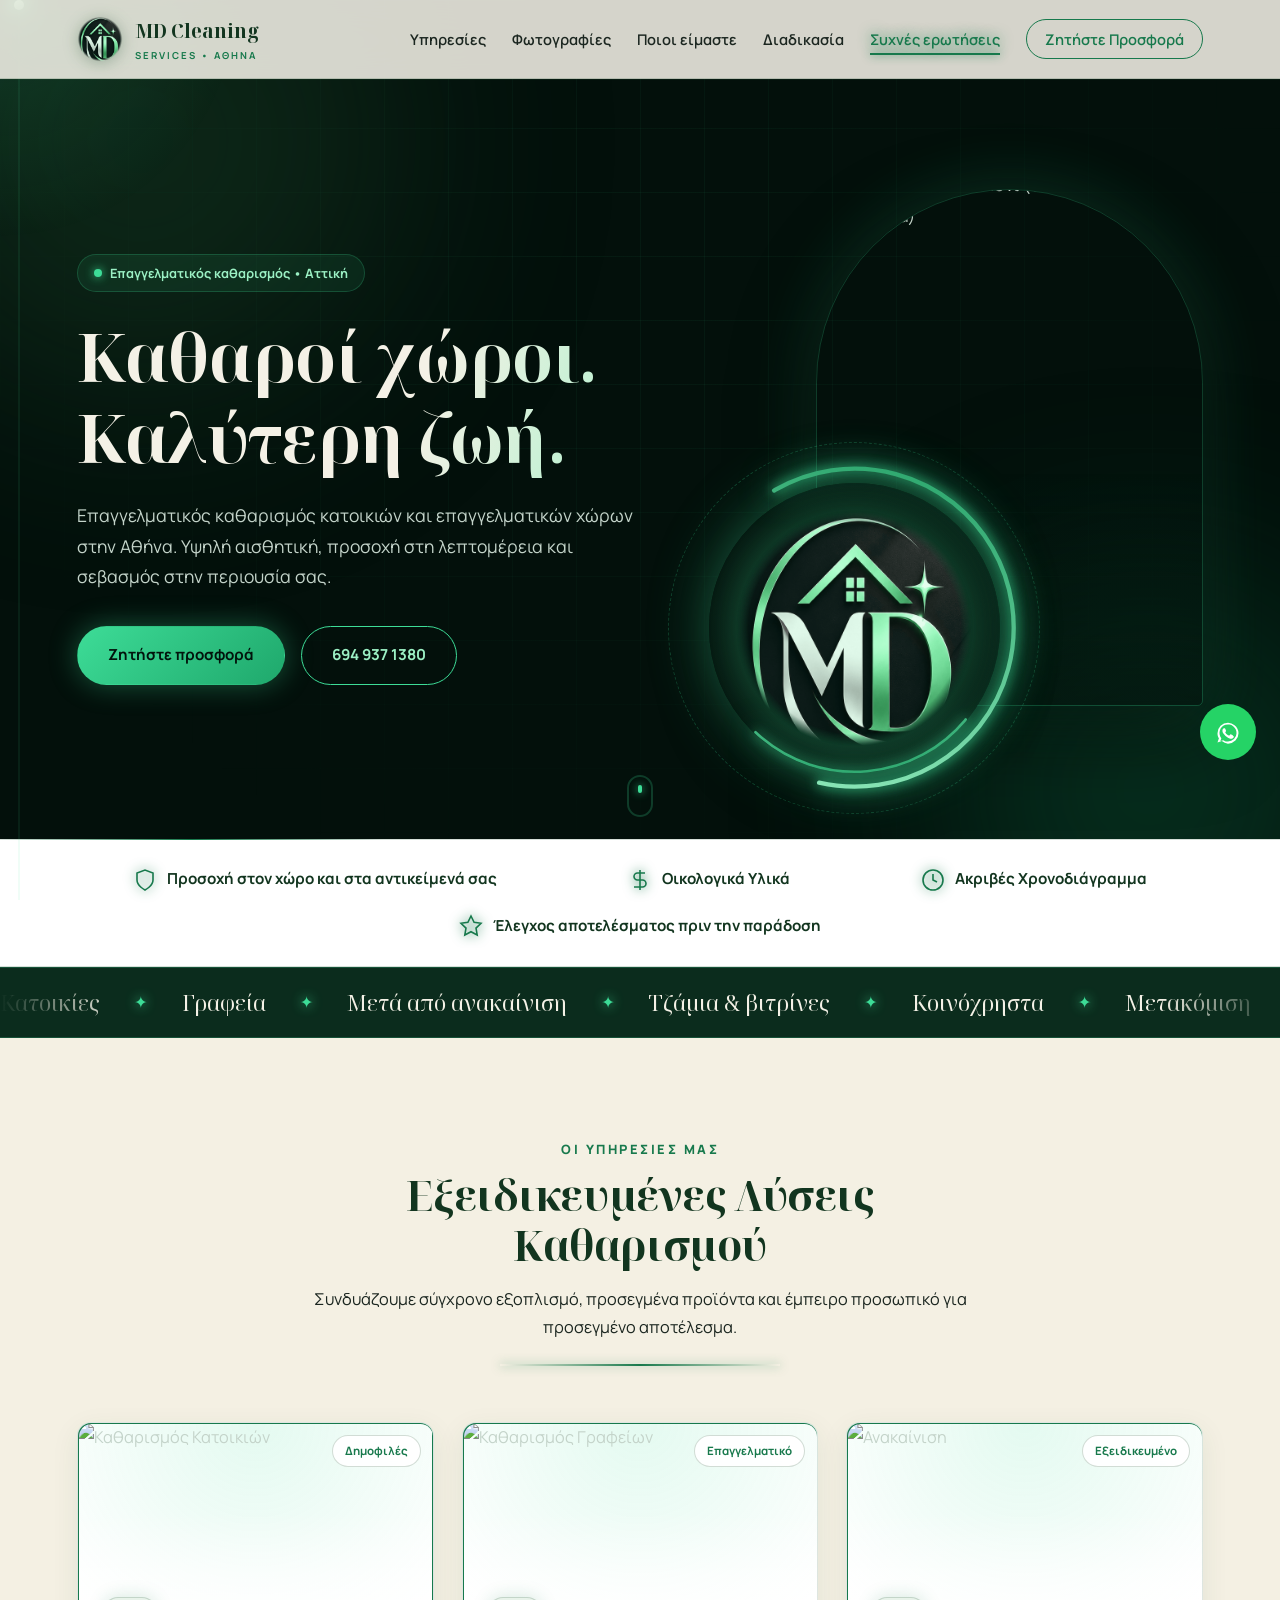
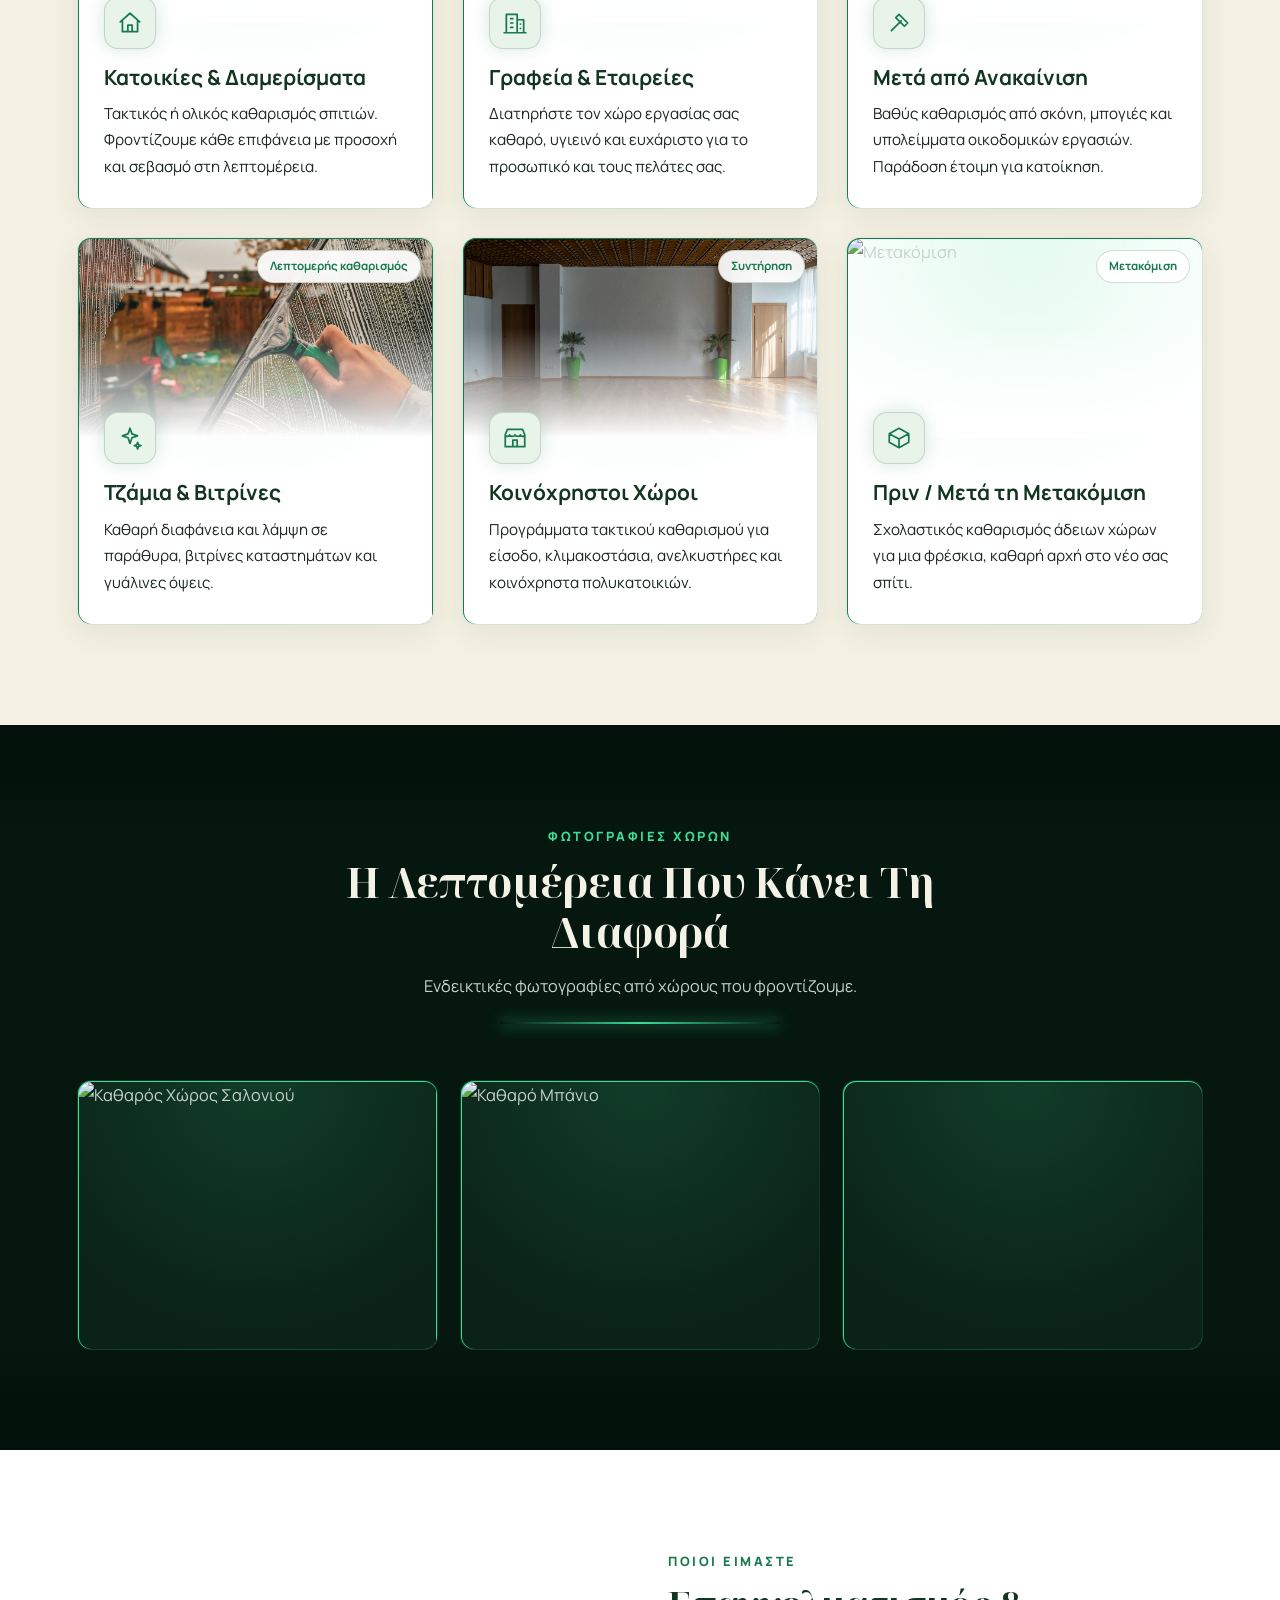
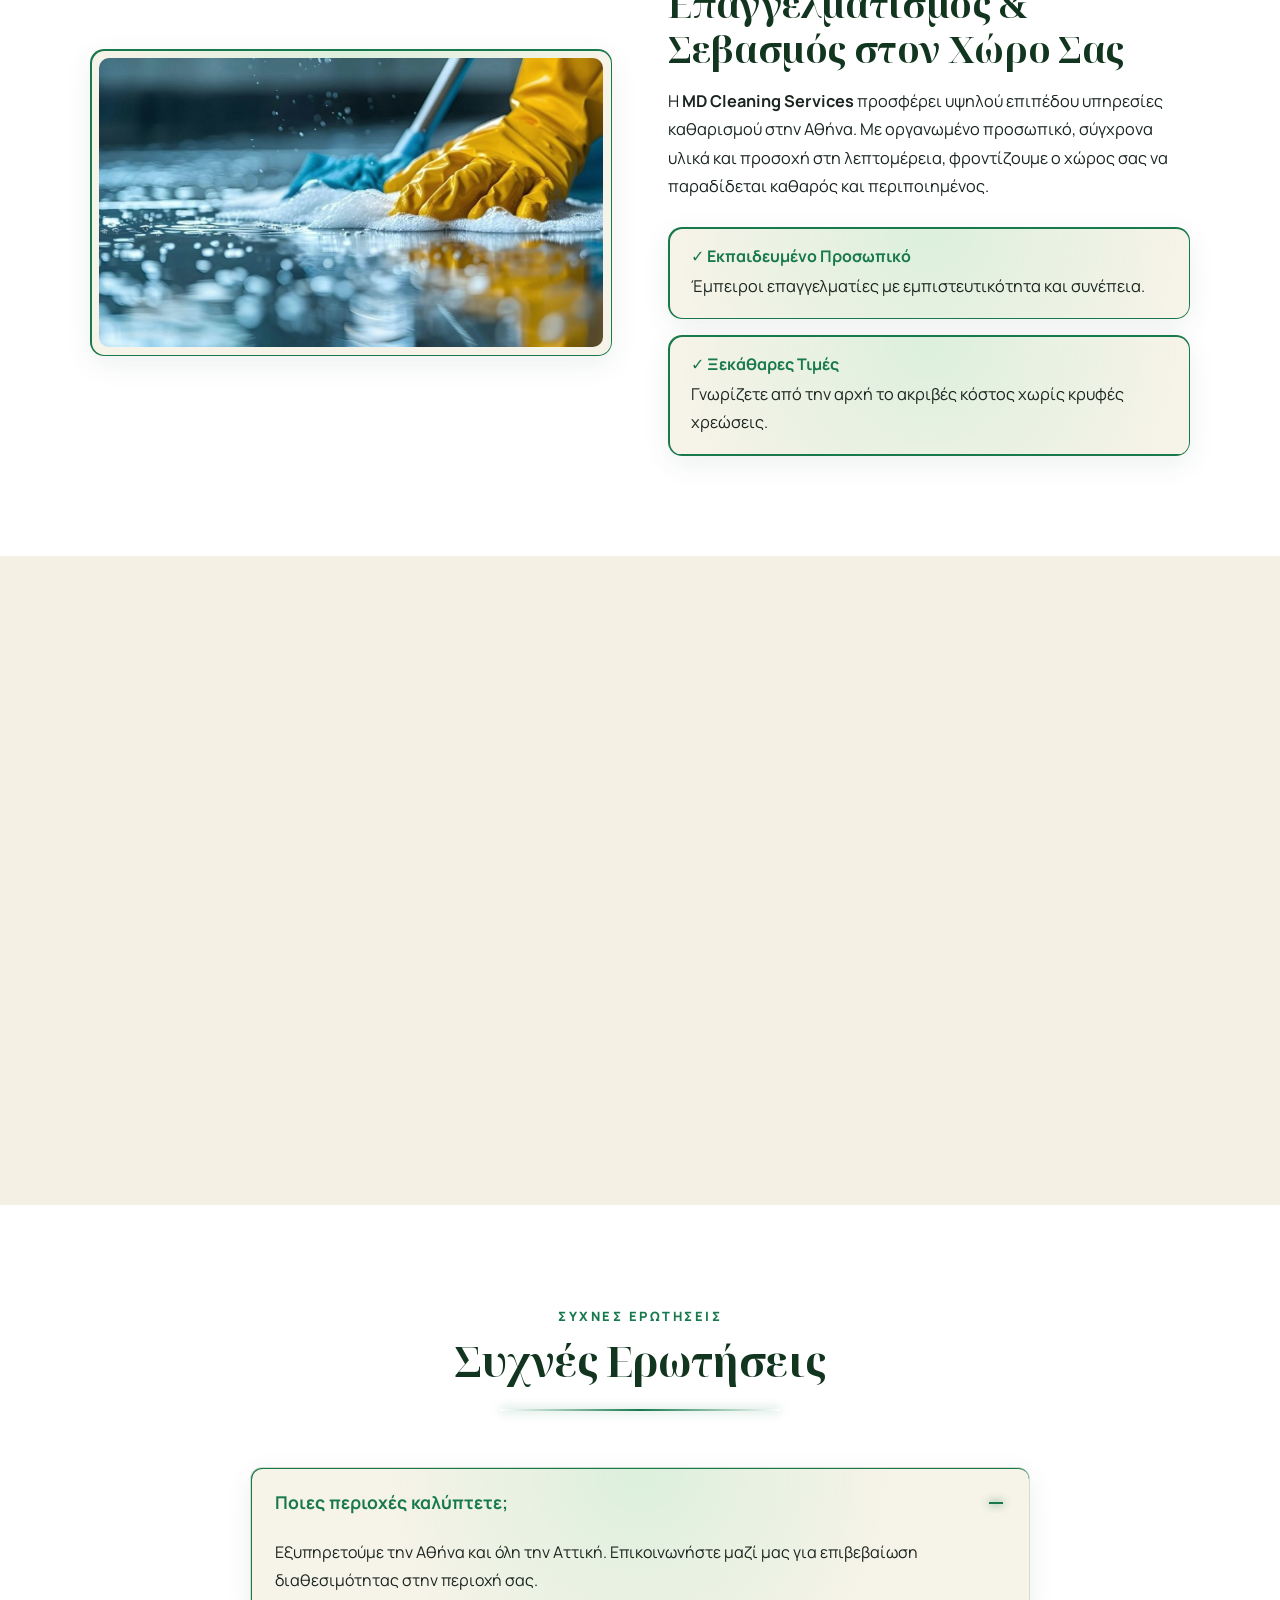
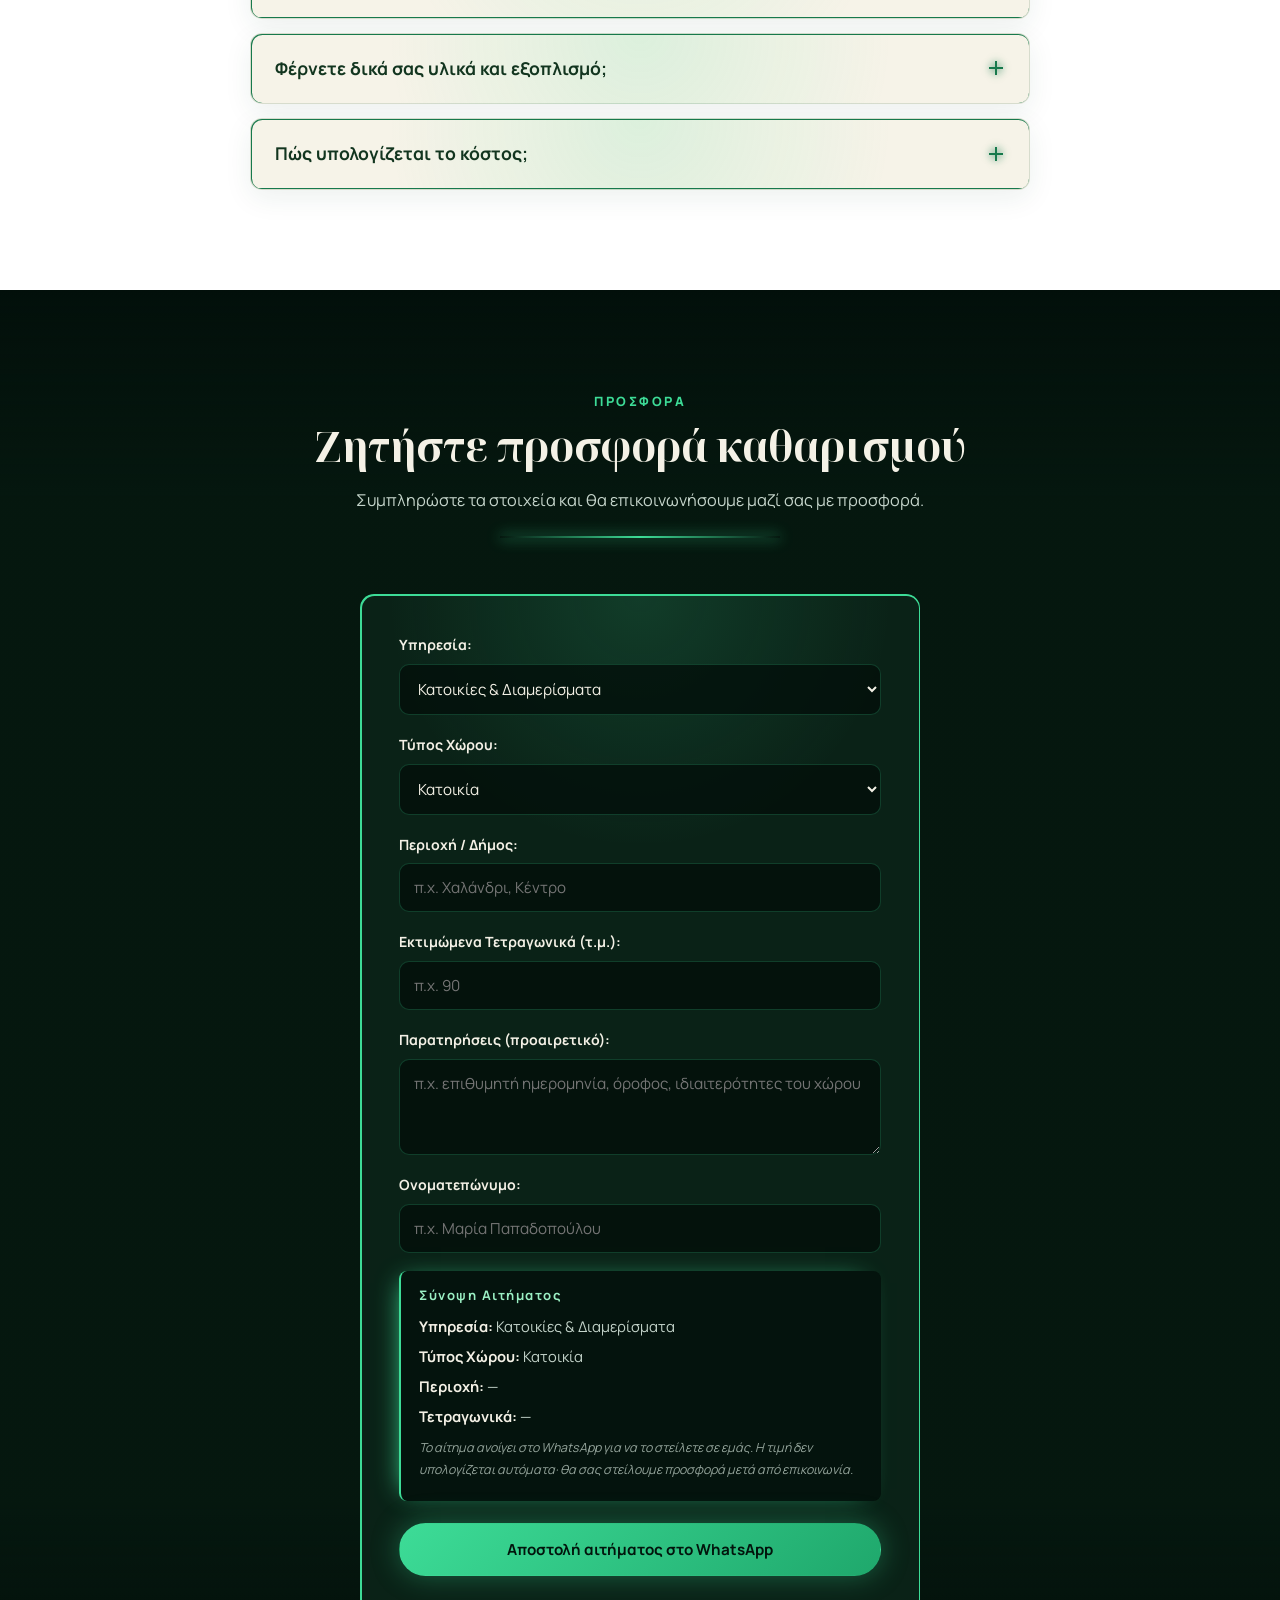
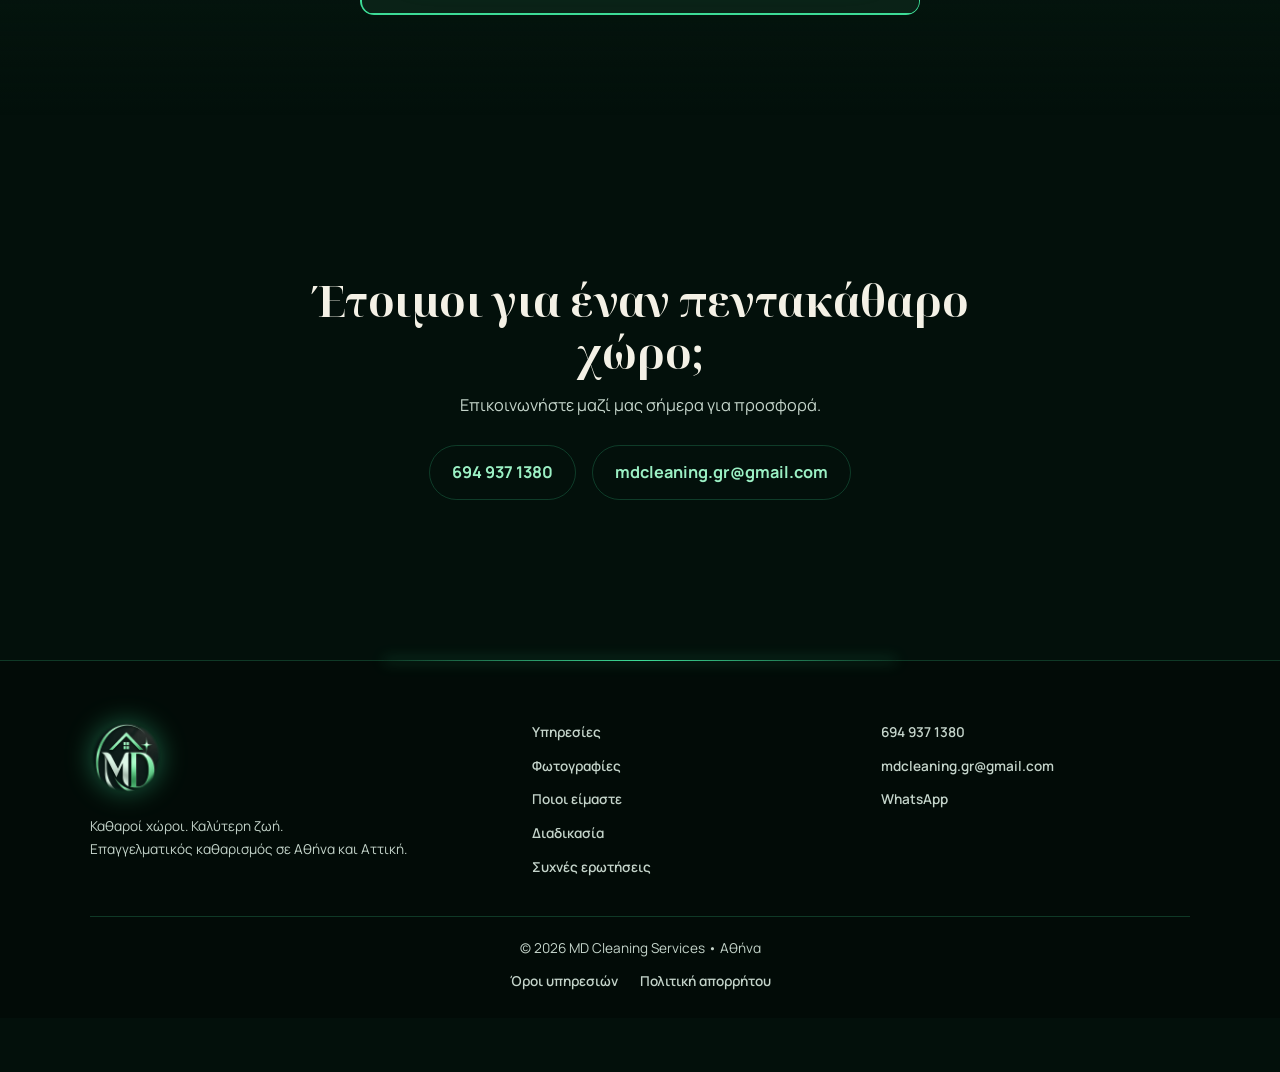
==== commit 263d7979: "Update index.html" ====
--- a/index.html
+++ b/index.html
@@ -6,6 +6,15 @@
     <meta name="viewport" content="width=device-width, initial-scale=1.0">
     <title>MD Cleaning Services | Επαγγελματικός Καθαρισμός στην Αθήνα</title>
     <meta name="google-site-verification" content="EmISzSxSJ2jAGErhFTywYR9_Fkx8DEMD0-FWAReaqeA" />
+    <!-- Google tag (gtag.js) -->
+    <script async src="https://www.googletagmanager.com/gtag/js?id=G-BJZPEPMNZY"></script>
+    <script>
+      window.dataLayer = window.dataLayer || [];
+      function gtag(){dataLayer.push(arguments);}
+      gtag('js', new Date());
+
+      gtag('config', 'G-BJZPEPMNZY');
+    </script>
     <!-- Google tag (gtag.js) -->
     <script async src="https://www.googletagmanager.com/gtag/js?id=G-BJZPEPMNZY"></script>
     <script>
